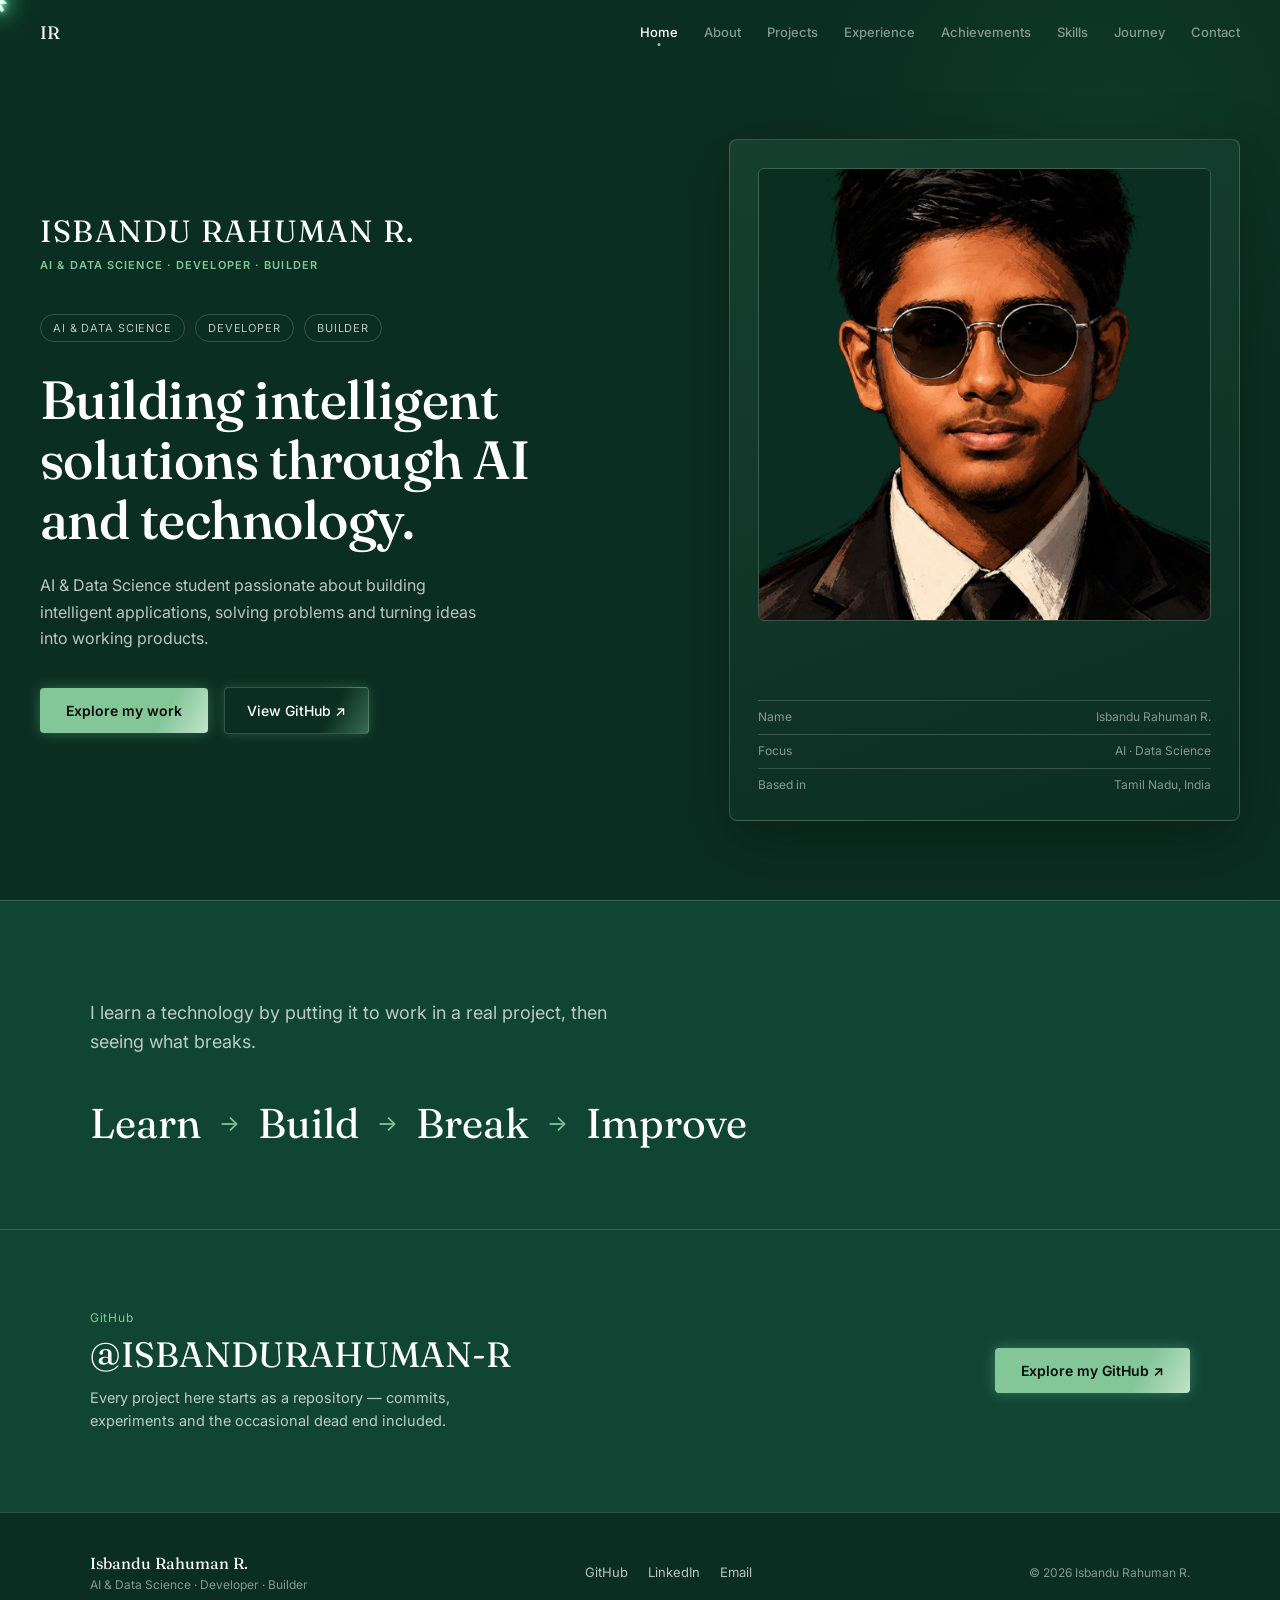
==== index.html @ b6160237 "Add files via upload" ====
<!doctype html>
<html lang="en">
<head>
<meta charset="UTF-8">
<meta name="viewport" content="width=device-width, initial-scale=1.0">
<title>Isbandu Rahuman R. | AI &amp; Data Science Developer</title>
<meta name="description" content="Portfolio of Isbandu Rahuman R., an AI &amp; Data Science student and developer building AI applications, software projects and interactive digital experiences.">
<link rel="stylesheet" href="style.css">
</head>
<body>

<div id="loading-screen">
  <div class="loading-content">
    <div class="loading-name">ISBANDU RAHUMAN R.</div>
    <div class="loading-bar-track"><div class="loading-bar-fill" id="loading-bar-fill"></div></div>
    <div class="loading-pct" id="loading-pct">00</div>
  </div>
</div>

<div id="custom-cursor" aria-hidden="true">
  <svg viewBox="0 0 24 32">
    <path d="M2 2L20.8 20.4L12.8 21.5L17.2 30L13.8 31.7L9.3 23L3 29Z"/>
  </svg>
</div>
<div id="cursor-glow" aria-hidden="true"></div>
<div id="cursor-sparkles" aria-hidden="true"></div>

<nav class="site-nav">
  <a href="index.html" class="nav-brand" aria-label="Isbandu Rahuman R. home">IR</a>
  <div class="nav-items">
    <a href="index.html" class="active">Home</a>
    <a href="about.html">About</a>
    <a href="projects.html">Projects</a>
    <a href="experience.html">Experience</a>
    <a href="achievements.html">Achievements</a>
    <a href="skills.html">Skills</a>
    <a href="journey.html">Journey</a>
    <a href="contact.html">Contact</a>
  </div>
  <button class="nav-menu-btn" id="nav-menu-btn" aria-label="Toggle menu">☰</button>
</nav>
<div id="mobile-menu">
  <a href="index.html">Home</a>
  <a href="about.html">About</a>
  <a href="projects.html">Projects</a>
  <a href="experience.html">Experience</a>
  <a href="achievements.html">Achievements</a>
  <a href="skills.html">Skills</a>
  <a href="journey.html">Journey</a>
  <a href="contact.html">Contact</a>
</div>

<main>
  <section id="home" class="hero">
    <div class="hero-glow"></div>
    <div class="hero-inner">
      <div class="hero-left">
        <div class="hero-identity">
          <div class="hero-identity-name">ISBANDU RAHUMAN R.</div>
          <div class="hero-identity-role">AI &amp; DATA SCIENCE · DEVELOPER · BUILDER</div>
        </div>
        <div class="hero-labels">
          <span class="hero-label-pill">AI &amp; DATA SCIENCE</span>
          <span class="hero-label-pill">DEVELOPER</span>
          <span class="hero-label-pill">BUILDER</span>
        </div>
        <h1 class="hero-headline">Building intelligent solutions through AI and technology.</h1>
        <p class="hero-sub">AI &amp; Data Science student passionate about building intelligent applications, solving problems and turning ideas into working products.</p>
        <div class="hero-ctas">
          <a href="projects.html" class="cta-primary" data-cursor="VIEW">Explore my work</a>
          <a href="https://github.com/ISBANDURAHUMAN-R" target="_blank" rel="noreferrer" class="cta-secondary" data-cursor="VIEW">View GitHub ↗</a>
        </div>
      </div>
      <div class="hero-portrait-wrap">
        <div class="hero-portrait-card">
          <img class="hero-portrait-image" src="profile.jpg" alt="Portrait of Isbandu Rahuman R.">
          <div class="hero-portrait-meta">
            <div class="hero-meta-row"><span>Name</span><span>Isbandu Rahuman R.</span></div>
            <div class="hero-meta-row"><span>Focus</span><span>AI · Data Science</span></div>
            <div class="hero-meta-row"><span>Based in</span><span>Tamil Nadu, India</span></div>
          </div>
        </div>
      </div>
    </div>
  </section>

  <section class="philosophy-section">
    <div class="section-inner">
      <p class="philosophy-intro reveal">I learn a technology by putting it to work in a real project, then seeing what breaks.</p>
      <div class="philosophy-row">
        <div class="philosophy-step reveal"><span class="philosophy-word">Learn</span><span class="philosophy-arrow">→</span></div>
        <div class="philosophy-step reveal"><span class="philosophy-word">Build</span><span class="philosophy-arrow">→</span></div>
        <div class="philosophy-step reveal"><span class="philosophy-word">Break</span><span class="philosophy-arrow">→</span></div>
        <div class="philosophy-step reveal"><span class="philosophy-word">Improve</span></div>
      </div>
    </div>
  </section>

  <section class="github-section">
    <div class="section-inner">
      <div class="github-card reveal">
        <div>
          <div class="github-eyebrow">GitHub</div>
          <div class="github-user">@ISBANDURAHUMAN-R</div>
          <p class="github-note">Every project here starts as a repository — commits, experiments and the occasional dead end included.</p>
        </div>
        <a href="https://github.com/ISBANDURAHUMAN-R" target="_blank" rel="noreferrer" class="cta-primary" data-cursor="VIEW">Explore my GitHub ↗</a>
      </div>
    </div>
  </section>

</main>

<footer class="site-footer">
  <div class="footer-inner">
    <div>
      <div class="footer-name">Isbandu Rahuman R.</div>
      <div class="footer-role">AI &amp; Data Science · Developer · Builder</div>
    </div>
    <div class="footer-links">
      <a class="footer-link" href="https://github.com/ISBANDURAHUMAN-R" target="_blank" rel="noreferrer">GitHub</a>
      <a class="footer-link" href="https://www.linkedin.com/in/isbandu-rahuman-r-4b855b396/" target="_blank" rel="noreferrer">LinkedIn</a>
      <a class="footer-link" href="mailto:r1rahuman@gmail.com">Email</a>
    </div>
    <div class="footer-copy">© 2026 Isbandu Rahuman R.</div>
  </div>
</footer>

<script src="script.js"></script>
</body>
</html>
---- style.css ----
@import url('https://fonts.googleapis.com/css2?family=Fraunces:opsz,wght@9..144,400;9..144,500;9..144,600&family=Inter:wght@400;500;600&display=swap');

:root{
  --bg: #0B2E22;
  --bg-alt: #104534;
  --panel: #163F30;
  --ink: #050D09;
  --line: rgba(255,255,255,0.18);
  --text: #FFFFFF;
  --text-dim: rgba(255,255,255,0.72);
  --text-faint: rgba(255,255,255,0.5);
  --tag-bg: rgba(5,13,9,0.28);
  --green: #83C697;
  --green-soft: rgba(131,198,151,0.16);
  --serif: 'Fraunces', Georgia, serif;
  --sans: 'Inter', -apple-system, BlinkMacSystemFont, sans-serif;
}

*{box-sizing:border-box;}
html{scroll-behavior:smooth;}
body{
  margin:0;
  background:var(--bg);
  color:var(--text);
  font-family:var(--sans);
  overflow-x:hidden;
}
a{text-decoration:none;color:inherit;}
button{font-family:inherit;cursor:pointer;background:none;border:none;color:inherit;}
ul{list-style:none;margin:0;padding:0;}
img{max-width:100%;display:block;}
::selection{background:var(--green);color:var(--ink);}

input:focus, textarea:focus, button:focus-visible, a:focus-visible{
  outline:2px solid var(--green);
  outline-offset:2px;
}

@media (prefers-reduced-motion: reduce){
  *{animation-duration:0.001ms !important; transition-duration:0.001ms !important;}
}

/* ---------- Loading screen ---------- */
#loading-screen{
  position:fixed; inset:0; background:var(--bg); z-index:200;
  display:flex; align-items:center; justify-content:center;
  transition:opacity .5s ease;
}
#loading-screen.hidden{ opacity:0; pointer-events:none; }
.loading-content{ position:relative; text-align:center; width:280px; }
.loading-name{ font-family:var(--serif); font-size:15px; letter-spacing:.18em; color:var(--text-dim); margin-bottom:24px; }
.loading-bar-track{ height:1px; background:var(--line); width:100%; }
.loading-bar-fill{ height:1px; background:var(--green); width:0%; }
.loading-pct{ margin-top:16px; font-size:13px; color:var(--text-faint); font-variant-numeric:tabular-nums; }

/* ---------- Custom cursor ---------- */
#custom-cursor{
  position:fixed; top:0; left:0; width:18px; height:24px;
  pointer-events:none; z-index:99999; transform:translate3d(-50%, -50%, 0);
  filter:drop-shadow(0 0 3px rgba(180,255,220,1)) drop-shadow(0 0 10px rgba(100,255,190,.8)) drop-shadow(0 0 20px rgba(80,255,180,.35));
  transition:transform .2s cubic-bezier(.2,.8,.2,1);
}
#custom-cursor svg{ width:100%; height:100%; overflow:visible; }
#custom-cursor path{ fill:#f5fff9; stroke:#8fffd0; stroke-width:1.2; stroke-linejoin:round; }
#cursor-glow{
  position:fixed; width:60px; height:60px; pointer-events:none; z-index:99990;
  border-radius:50%; background:radial-gradient(circle, rgba(120,255,195,.12) 0%, rgba(120,255,195,.05) 30%, transparent 70%);
  transform:translate(-50%, -50%); filter:blur(8px);
}
.cursor-spark{
  position:fixed; pointer-events:none; z-index:99995; width:3px; height:3px;
  border-radius:50%; background:#dffff0;
  box-shadow:0 0 4px #caffdf, 0 0 10px #8fffd0, 0 0 18px rgba(100,255,190,.8);
  animation:sparkle-fade .7s ease-out forwards;
}
.cursor-spark::before, .cursor-spark::after{
  content:""; position:absolute; left:50%; top:50%; background:rgba(190,255,225,.9);
  transform:translate(-50%, -50%);
}
.cursor-spark::before{ width:1px; height:10px; }
.cursor-spark::after{ width:10px; height:1px; }
@keyframes sparkle-fade{
  0%{ opacity:0; transform:translate(-50%, -50%) scale(.3); }
  20%{ opacity:1; transform:translate(-50%, -50%) scale(1); }
  100%{ opacity:0; transform:translate(calc(-50% + var(--x)), calc(-50% + var(--y))) scale(.1); }
}
#custom-cursor.cursor-hover{ transform:translate3d(-50%, -50%, 0) scale(1.18); }
@media (pointer:coarse){ #custom-cursor, #cursor-glow, #cursor-sparkles{ display:none; } }

/* ---------- Nav ---------- */
nav.site-nav{
  position:fixed; top:0; left:0; right:0; z-index:100;
  display:flex; align-items:center; justify-content:space-between;
  padding:20px 40px; border-bottom:1px solid transparent;
  transition:background .3s ease, backdrop-filter .3s ease, border-color .3s ease;
}
nav.site-nav.scrolled{
  background:rgba(11,46,34,0.9); backdrop-filter:blur(14px); border-bottom:1px solid var(--line);
}
.nav-brand{ font-family:var(--serif); font-size:18px; letter-spacing:.02em; color:var(--text); }
.nav-items{ display:flex; gap:26px; align-items:center; }
.nav-items a{
  position:relative; font-size:13px; font-weight:500; color:var(--text-faint);
  padding:4px 0; transition:color .2s ease;
}
.nav-items a.active, .nav-items a:hover{ color:var(--text); }
.nav-items a.active::after{
  content:''; position:absolute; bottom:-2px; left:50%; transform:translateX(-50%);
  width:3px; height:3px; border-radius:50%; background:var(--green);
}
.nav-menu-btn{ display:none; color:var(--text); }
#mobile-menu{
  position:fixed; top:64px; left:0; right:0; background:var(--bg-alt); z-index:99;
  display:none; flex-direction:column; padding:12px 40px 24px; border-bottom:1px solid var(--line);
}
#mobile-menu.open{ display:flex; }
#mobile-menu a{ padding:12px 0; font-size:15px; border-bottom:1px solid var(--line); }

@media (max-width:820px){
  .nav-items{ display:none; }
  .nav-menu-btn{ display:block; }
}

/* ---------- Buttons ---------- */
.cta-primary{
  background-color:var(--green); background-image:linear-gradient(120deg, transparent 35%, rgba(255,255,255,0.55) 50%, transparent 65%);
  background-size:220% 100%; color:var(--ink); padding:14px 26px; font-size:14px; font-weight:600;
  border-radius:4px; display:inline-flex; align-items:center; gap:8px;
  box-shadow:0 0 14px rgba(159,255,207,0.28); animation:greenGlitter 3.5s ease-in-out infinite;
  transition:filter .2s ease, transform .2s ease, box-shadow .2s ease;
}
.cta-primary:hover{ filter:brightness(1.1); transform:translateY(-1px); box-shadow:0 0 24px rgba(159,255,207,0.55); }
.cta-secondary{
  background-color:transparent; background-image:linear-gradient(120deg, transparent 35%, rgba(159,255,207,0.3) 50%, transparent 65%);
  background-size:220% 100%; color:var(--text); padding:14px 22px; font-size:14px; font-weight:500; border-radius:4px;
  border:1px solid var(--line); display:inline-flex; align-items:center; gap:8px;
  box-shadow:0 0 12px rgba(159,255,207,0.18); animation:greenGlitter 3.5s ease-in-out infinite;
  transition:border-color .2s ease, background-color .2s ease, transform .2s ease, box-shadow .2s ease;
}
.cta-secondary:hover{ border-color:var(--green); background-color:var(--green-soft); transform:translateY(-1px); box-shadow:0 0 22px rgba(159,255,207,0.45); }
@keyframes greenGlitter{
  0%, 60%, 100%{ background-position:200% 0; }
  80%{ background-position:-20% 0; }
}
@media (prefers-reduced-motion: reduce){
  .cta-primary, .cta-secondary{ animation:none; }
}

/* ---------- Layout helpers ---------- */
.section{ padding:100px 40px; border-top:1px solid var(--line); }
.section-inner{ max-width:1100px; margin:0 auto; }
.section-heading{
  font-family:var(--serif); font-size:clamp(1.8rem,3vw,2.4rem); font-weight:500;
  margin-bottom:40px; letter-spacing:-0.01em;
}
.reveal{
  opacity:0; transform:translateY(24px);
  transition:opacity .7s cubic-bezier(.16,1,.3,1), transform .7s cubic-bezier(.16,1,.3,1);
}
.reveal.in{ opacity:1; transform:translateY(0); }

/* ---------- Hero ---------- */
.hero{
  position:relative; min-height:100vh; display:flex; align-items:center;
  padding:120px 40px 60px; overflow:hidden;
}
.hero-glow{
  position:absolute; top:-20%; right:-10%; width:600px; height:600px; border-radius:50%;
  background:radial-gradient(circle, rgba(31,122,77,0.14) 0%, transparent 70%);
  animation:pulseGlow 8s ease-in-out infinite;
}
@keyframes pulseGlow{ 0%,100%{opacity:.5;} 50%{opacity:.9;} }
.hero-inner{
  position:relative; max-width:1200px; margin:0 auto; width:100%;
  display:grid; grid-template-columns:1.1fr .9fr; gap:64px; align-items:center;
}
.hero-left{ max-width:560px; }
.hero-identity{ position:relative; top:-14px; margin-bottom:28px; }
.hero-identity-name{ font-family:var(--serif); font-size:clamp(1.3rem,2.4vw,2rem); letter-spacing:.04em; margin-bottom:8px; }
.hero-identity-role{ color:var(--green); font-size:11px; letter-spacing:.1em; font-weight:600; }
.hero-labels{ display:flex; gap:10px; margin-bottom:28px; flex-wrap:wrap; }
.hero-label-pill{
  font-size:11px; letter-spacing:.08em; padding:6px 12px; border:1px solid var(--line);
  border-radius:999px; color:var(--text-dim);
}
.hero-headline{
  font-family:var(--serif); font-size:clamp(2.2rem,4.2vw,3.4rem); line-height:1.12;
  font-weight:500; margin:0 0 22px; letter-spacing:-0.01em;
}
.hero-sub{ font-size:16px; line-height:1.65; color:var(--text-dim); max-width:460px; margin-bottom:36px; }
.hero-ctas{ display:flex; gap:16px; align-items:center; flex-wrap:wrap; }

.hero-portrait-wrap{ perspective:800px; }
.hero-portrait-card{
  position:relative; aspect-ratio:3/4; border-radius:8px; border:1px solid var(--line);
  background:linear-gradient(160deg, var(--panel) 0%, var(--bg) 100%);
  display:flex; flex-direction:column; justify-content:space-between; padding:28px; overflow:hidden;
  transition:transform .15s ease-out; transform-style:preserve-3d;
  box-shadow:0 20px 60px rgba(5,13,9,0.35);
}
.hero-portrait-image{ width:100%; aspect-ratio:1/1; object-fit:cover; object-position:center; border-radius:6px; border:1px solid var(--line); }
.hero-portrait-meta{ display:flex; flex-direction:column; gap:10px; }
.hero-meta-row{ display:flex; justify-content:space-between; font-size:12px; color:var(--text-faint); border-top:1px solid var(--line); padding-top:8px; }

/* ---------- About ---------- */
.about-text{ font-size:17px; line-height:1.75; color:var(--text-dim); max-width:680px; margin-bottom:18px; }
.about-layout{ display:grid; grid-template-columns:minmax(0,1fr) 220px; gap:56px; align-items:start; }
.about-tags{ display:flex; flex-wrap:wrap; gap:10px; margin-top:28px; }
.about-tag{ font-size:12.5px; padding:7px 14px; border:1px solid var(--line); border-radius:999px; color:var(--text-dim); }
.resume-panel{ border-left:1px solid var(--line); padding-left:24px; margin-top:4px; display:flex; flex-direction:column; gap:12px; }
.resume-panel-label{ display:block; color:var(--green); font-size:11px; letter-spacing:.08em; text-transform:uppercase; margin-bottom:16px; }
.resume-download{ margin-top:0; width:100%; justify-content:center; box-sizing:border-box; }

/* ---------- Philosophy ---------- */
.philosophy-section{ padding:80px 40px; border-top:1px solid var(--line); background:var(--bg-alt); }
.philosophy-intro{ font-size:18px; color:var(--text-dim); max-width:560px; margin-bottom:40px; line-height:1.6; }
.philosophy-row{ display:flex; flex-wrap:wrap; align-items:center; gap:18px; }
.philosophy-step{ display:flex; align-items:center; gap:18px; }
.philosophy-word{ font-family:var(--serif); font-size:clamp(1.6rem,3.6vw,2.6rem); }
.philosophy-arrow{ color:var(--green); font-size:22px; }

/* ---------- Featured project ---------- */
.featured{
  border:1px solid var(--line); border-radius:8px; padding:40px 36px; margin-bottom:40px;
  cursor:pointer; transition:border-color .25s ease;
  background:linear-gradient(160deg, var(--green-soft), transparent 60%);
}
.featured:hover{ border-color:var(--green); }
.featured-eyebrow{ font-size:12px; color:var(--green); letter-spacing:.06em; }
.featured-title{ font-family:var(--serif); font-size:clamp(1.8rem,3.4vw,2.4rem); margin:10px 0 8px; }
.featured-sub{ color:var(--text-dim); font-size:15px; margin-bottom:28px; }
.featured-stages{ display:flex; flex-wrap:wrap; align-items:center; gap:10px; margin-bottom:28px; }
.stage-pill{ font-size:12.5px; padding:7px 13px; border:1px solid var(--line); border-radius:999px; color:var(--text-dim); background:var(--panel); }
.stage-arrow{ color:var(--text-faint); font-size:13px; }
.featured-links{ display:flex; gap:24px; flex-wrap:wrap; }
.featured-link{ display:inline-flex; align-items:center; gap:6px; font-size:14px; border-bottom:1px solid var(--line); padding-bottom:2px; }

/* ---------- Project grid + modal ---------- */
.project-grid{ display:grid; grid-template-columns:repeat(auto-fill, minmax(260px,1fr)); gap:18px; }
.project-card{
  border:1px solid var(--line); border-radius:8px; padding:24px; cursor:pointer;
  transition:transform .25s ease, border-color .25s ease, box-shadow .25s ease;
  display:flex; flex-direction:column; gap:12px; min-height:190px; background:var(--panel);
}
.project-card:hover{ transform:translateY(-6px); border-color:var(--green); box-shadow:0 16px 40px rgba(5,13,9,0.35); }
.project-card-top{ display:flex; justify-content:space-between; font-size:11.5px; color:var(--text-faint); letter-spacing:.04em; }
.project-tag{ color:var(--green); }
.project-name{ font-family:var(--serif); font-size:19px; margin:0; }
.project-desc{ font-size:13.5px; color:var(--text-dim); line-height:1.55; flex-grow:1; }
.project-tech-row{ display:flex; flex-wrap:wrap; gap:6px; }
.project-tech-tag{ font-size:10.5px; padding:4px 9px; background:var(--tag-bg); border-radius:4px; color:var(--text-dim); }
.project-github-link{
  color:var(--green); font-size:12px; border:1px solid var(--green); border-radius:4px;
  padding:7px 10px; align-self:flex-start; background-color:var(--tag-bg);
  background-image:linear-gradient(120deg, transparent 35%, rgba(159,255,207,0.28) 50%, transparent 65%);
  background-size:220% 100%; box-shadow:0 0 10px rgba(159,255,207,0.18);
  animation:greenGlitter 3.5s ease-in-out infinite;
  transition:background-color .2s ease, box-shadow .2s ease, transform .2s ease;
}
.project-github-link:hover{ background-color:var(--green-soft); box-shadow:0 0 20px rgba(159,255,207,0.45); transform:translateY(-1px); }
@media (prefers-reduced-motion: reduce){
  .project-github-link{ animation:none; }
}
.project-status{ font-size:11px; color:var(--text-faint); border-top:1px solid var(--line); padding-top:10px; }

.modal-overlay{
  position:fixed; inset:0; background:rgba(5,13,9,0.62); backdrop-filter:blur(6px); z-index:150;
  display:none; align-items:center; justify-content:center; padding:24px;
}
.modal-overlay.open{ display:flex; }
.modal-card{
  background:var(--panel); border:1px solid var(--line); border-radius:10px; padding:40px 36px;
  max-width:640px; width:100%; max-height:85vh; overflow-y:auto; position:relative;
  box-shadow:0 30px 80px rgba(5,13,9,0.5);
}
.modal-close{ position:absolute; top:20px; right:20px; color:var(--text-dim); }
.modal-title{ font-family:var(--serif); font-size:clamp(1.6rem,3vw,2.1rem); margin:10px 0 24px; }
.modal-block{ margin-bottom:20px; }
.modal-label{ font-size:11px; letter-spacing:.06em; color:var(--green); margin-bottom:8px; }
.modal-text{ font-size:14.5px; color:var(--text-dim); line-height:1.65; margin:0; }
.modal-links{ display:flex; gap:14px; margin-top:28px; flex-wrap:wrap; }
.coming-soon{ font-size:13.5px; color:var(--text-faint); font-style:italic; }

/* ---------- Timeline (experience) ---------- */
.timeline-row{ display:flex; gap:24px; padding-bottom:32px; }
.timeline-marker{ width:8px; height:8px; border-radius:50%; background:var(--green); margin-top:6px; flex-shrink:0; }
.timeline-content{ flex:1; border-bottom:1px solid var(--line); padding-bottom:32px; }
.timeline-top{ display:flex; justify-content:space-between; margin-bottom:4px; flex-wrap:wrap; gap:8px; }
.timeline-org{ font-family:var(--serif); font-size:19px; }
.timeline-period{ font-size:12.5px; color:var(--text-faint); }
.timeline-role{ font-size:13.5px; color:var(--green); margin-bottom:10px; }
.timeline-note{ font-size:14px; color:var(--text-dim); line-height:1.6; max-width:560px; }

/* ---------- Achievements ---------- */
.ach-row{ display:flex; gap:28px; padding:22px 0; border-bottom:1px solid var(--line); }
.ach-year{ font-family:var(--serif); font-size:15px; color:var(--text-faint); min-width:48px; }
.ach-top{ display:flex; justify-content:space-between; flex-wrap:wrap; gap:8px; margin-bottom:6px; }
.ach-event{ font-size:16px; font-weight:500; }
.ach-note{ font-size:14px; color:var(--green); line-height:1.55; max-width:560px; margin:0; text-shadow:0 0 10px var(--green); }
@media (max-width:600px){
  .ach-row{ gap:16px; }
  .ach-top{ align-items:flex-start; flex-direction:column; gap:4px; }
}

/* ---------- Skills ---------- */
.skill-groups{ display:grid; grid-template-columns:repeat(auto-fit, minmax(220px,1fr)); gap:32px; }
.skill-group-name{ font-size:12px; letter-spacing:.06em; color:var(--green); margin-bottom:16px; text-transform:uppercase; }
.skill-item{ display:flex; justify-content:space-between; font-size:14px; border-bottom:1px solid var(--line); padding-bottom:10px; margin-bottom:12px; }
.skill-level{ color:var(--text-faint); font-size:12px; }

/* ---------- Journey ---------- */
.journey-item{ display:flex; gap:20px; align-items:center; padding:16px 0; border-bottom:1px solid var(--line); font-size:16px; }
.journey-index{ font-family:var(--serif); color:var(--text-faint); font-size:14px; min-width:24px; }
.currently-learning{ margin-top:32px; padding:24px; border:1px solid var(--line); border-radius:8px; background:var(--bg-alt); }
.currently-label{ font-size:11px; letter-spacing:.06em; color:var(--green); display:block; margin-bottom:8px; }
.currently-text{ font-size:14.5px; color:var(--text-dim); margin:0; line-height:1.6; }

/* ---------- GitHub ---------- */
.github-section{ padding:80px 40px; border-top:1px solid var(--line); background:var(--bg-alt); }
.github-card{ display:flex; justify-content:space-between; align-items:center; flex-wrap:wrap; gap:24px; }
.github-eyebrow{ font-size:12px; color:var(--green); letter-spacing:.06em; margin-bottom:8px; }
.github-user{ font-family:var(--serif); font-size:clamp(1.6rem,3vw,2.2rem); margin-bottom:10px; }
.github-note{ color:var(--text-dim); font-size:14.5px; max-width:420px; line-height:1.6; margin:0; }

/* ---------- Contact ---------- */
.contact-grid{ display:grid; grid-template-columns:.8fr 1.2fr; gap:48px; margin-top:8px; }
.contact-info{ display:flex; flex-direction:column; gap:16px; }
.contact-row{ display:flex; align-items:center; gap:12px; font-size:14.5px; color:var(--text-dim); padding:10px 0; border-bottom:1px solid var(--line); }
.contact-location{ font-size:13px; color:var(--text-faint); margin-top:8px; }
.form{ display:flex; flex-direction:column; gap:14px; }
.form input, .form textarea{
  background:var(--panel); border:1px solid var(--line); border-radius:6px; padding:13px 16px;
  color:var(--text); font-size:14.5px; font-family:var(--sans); width:100%;
}
.form-sent-note{ font-size:14.5px; color:var(--text-dim); line-height:1.6; border:1px solid var(--line); border-radius:8px; padding:24px; display:none; }
.form-sent-note.show{ display:block; }
.form.hidden{ display:none; }
.inline-email-btn{ color:var(--green); text-decoration:underline; }

@media (max-width:820px){
  .hero-inner, .contact-grid{ grid-template-columns:1fr; }
  .hero-portrait-wrap{ order:-1; max-width:320px; margin:0 auto; }
  .about-layout{ grid-template-columns:1fr; gap:28px; }
  .resume-panel{ border-left:none; border-top:1px solid var(--line); padding:24px 0 0; margin-top:0; }
}

/* ---------- Footer ---------- */
footer.site-footer{ border-top:1px solid var(--line); padding:40px; }
.footer-inner{ max-width:1100px; margin:0 auto; display:flex; justify-content:space-between; align-items:center; flex-wrap:wrap; gap:16px; }
.footer-name{ font-family:var(--serif); font-size:16px; }
.footer-role{ font-size:12px; color:var(--text-faint); margin-top:4px; }
.footer-links{ display:flex; gap:20px; }
.footer-link{ font-size:13px; color:var(--text-dim); }
.footer-copy{ font-size:12px; color:var(--text-faint); }

/* ---------- Page header (sub-pages) ---------- */
.page-header{ padding:160px 40px 60px; border-top:none; }
.page-eyebrow{ font-size:12px; color:var(--green); letter-spacing:.08em; margin-bottom:14px; }
.page-title{ font-family:var(--serif); font-size:clamp(2rem,4vw,3rem); margin:0 0 16px; }
.page-sub{ font-size:16px; color:var(--text-dim); max-width:600px; line-height:1.6; }
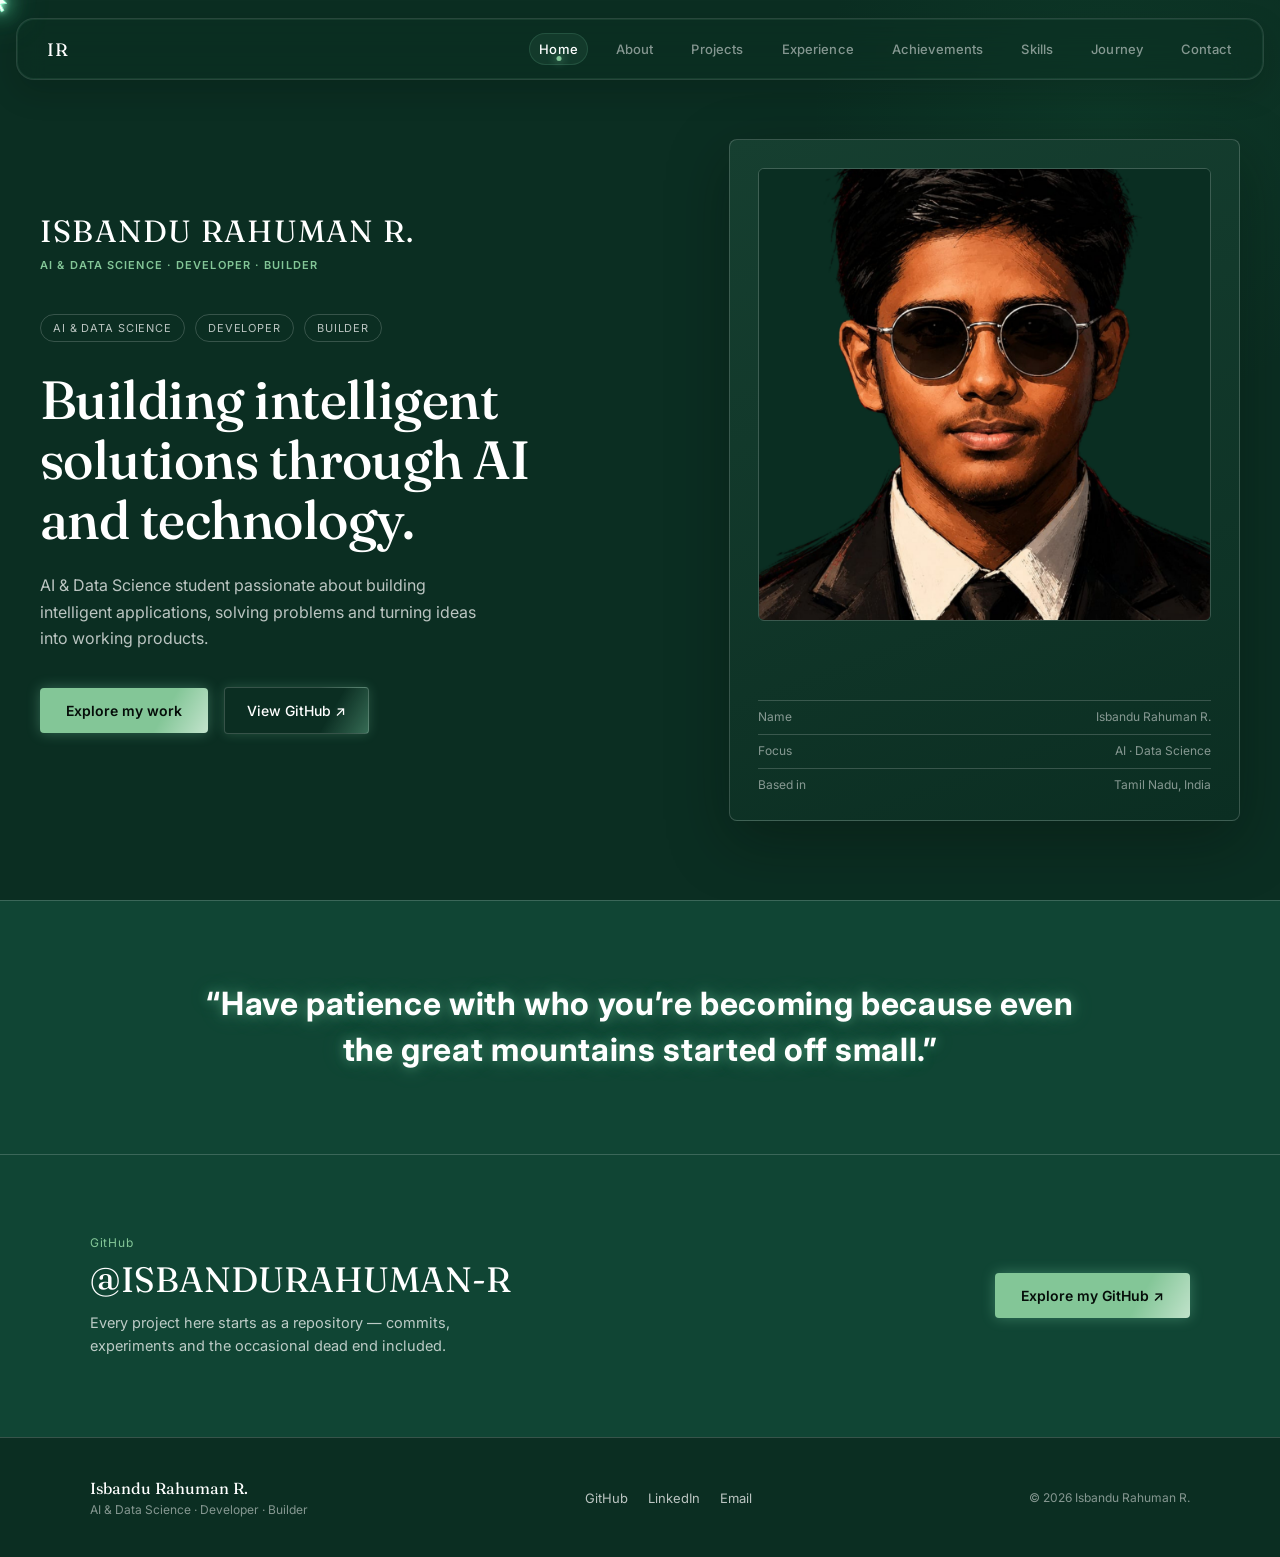
==== commit 46e5b635: "Add files via upload" ====
--- a/index.html
+++ b/index.html
@@ -86,13 +86,7 @@
 
   <section class="philosophy-section">
     <div class="section-inner">
-      <p class="philosophy-intro reveal">I learn a technology by putting it to work in a real project, then seeing what breaks.</p>
-      <div class="philosophy-row">
-        <div class="philosophy-step reveal"><span class="philosophy-word">Learn</span><span class="philosophy-arrow">→</span></div>
-        <div class="philosophy-step reveal"><span class="philosophy-word">Build</span><span class="philosophy-arrow">→</span></div>
-        <div class="philosophy-step reveal"><span class="philosophy-word">Break</span><span class="philosophy-arrow">→</span></div>
-        <div class="philosophy-step reveal"><span class="philosophy-word">Improve</span></div>
-      </div>
+      <p class="philosophy-intro reveal">“Have patience with who you’re becoming because even the great mountains started off small.”</p>
     </div>
   </section>
 
--- a/style.css
+++ b/style.css
@@ -17,7 +17,11 @@
 }
 
 *{box-sizing:border-box;}
-html{scroll-behavior:smooth;}
+html{
+  scroll-behavior:smooth;
+  scrollbar-width:thin;
+  scrollbar-color:rgba(159,255,207,0.9) rgba(11,46,34,0.8);
+}
 body{
   margin:0;
   background:var(--bg);
@@ -25,6 +29,27 @@
   font-family:var(--sans);
   overflow-x:hidden;
 }
+
+::-webkit-scrollbar{ width:12px; height:12px; }
+::-webkit-scrollbar-track{
+  background:linear-gradient(180deg, rgba(11,46,34,0.95), rgba(10,31,25,0.9));
+  border-radius:999px;
+}
+::-webkit-scrollbar-thumb{
+  background:linear-gradient(180deg, #d9ffe8 0%, #8ef0b6 30%, #5fd48c 55%, #2f7757 100%);
+  border-radius:999px;
+  border:2px solid rgba(11,46,34,0.9);
+  box-shadow:0 0 10px rgba(159,255,207,0.85), inset 0 0 8px rgba(255,255,255,0.4);
+  animation:scrollbarGlow 2.2s ease-in-out infinite alternate;
+}
+::-webkit-scrollbar-thumb:hover{
+  filter:brightness(1.12);
+  box-shadow:0 0 16px rgba(159,255,207,1), 0 0 28px rgba(159,255,207,0.5);
+}
+@keyframes scrollbarGlow{
+  0%{ box-shadow:0 0 8px rgba(159,255,207,0.6), inset 0 0 8px rgba(255,255,255,0.28); }
+  100%{ box-shadow:0 0 16px rgba(159,255,207,0.95), 0 0 24px rgba(159,255,207,0.45), inset 0 0 10px rgba(255,255,255,0.38); }
+}
 a{text-decoration:none;color:inherit;}
 button{font-family:inherit;cursor:pointer;background:none;border:none;color:inherit;}
 ul{list-style:none;margin:0;padding:0;}
@@ -89,36 +114,56 @@
 
 /* ---------- Nav ---------- */
 nav.site-nav{
-  position:fixed; top:0; left:0; right:0; z-index:100;
+  position:fixed; top:18px; left:50%; transform:translateX(-50%);
+  width:min(1280px, calc(100% - 32px)); z-index:100;
   display:flex; align-items:center; justify-content:space-between;
-  padding:20px 40px; border-bottom:1px solid transparent;
-  transition:background .3s ease, backdrop-filter .3s ease, border-color .3s ease;
+  padding:14px 22px; border:1px solid rgba(255,255,255,0.12);
+  border-radius:18px; background:rgba(11,46,34,0.48);
+  backdrop-filter:blur(14px); -webkit-backdrop-filter:blur(14px);
+  box-shadow:0 12px 30px rgba(5,13,9,0.2), inset 0 0 0 1px rgba(159,255,207,0.08);
+  transition:all .25s ease;
 }
 nav.site-nav.scrolled{
-  background:rgba(11,46,34,0.9); backdrop-filter:blur(14px); border-bottom:1px solid var(--line);
-}
-.nav-brand{ font-family:var(--serif); font-size:18px; letter-spacing:.02em; color:var(--text); }
-.nav-items{ display:flex; gap:26px; align-items:center; }
+  background:rgba(11,46,34,0.82); border-color:rgba(159,255,207,0.18);
+  box-shadow:0 16px 36px rgba(5,13,9,0.28), 0 0 18px rgba(159,255,207,0.12);
+}
+.nav-brand{
+  font-family:var(--serif); font-size:18px; letter-spacing:.04em; color:var(--text);
+  padding:4px 8px; border-radius:8px; transition:background .2s ease, color .2s ease;
+}
+.nav-brand:hover{ background:rgba(159,255,207,0.08); }
+.nav-items{ display:flex; gap:18px; align-items:center; }
 .nav-items a{
   position:relative; font-size:13px; font-weight:500; color:var(--text-faint);
-  padding:4px 0; transition:color .2s ease;
-}
-.nav-items a.active, .nav-items a:hover{ color:var(--text); }
+  padding:8px 10px; border-radius:999px; letter-spacing:0.01em;
+  transition:color .2s ease, background .2s ease, box-shadow .2s ease;
+}
+.nav-items a.active, .nav-items a:hover{
+  color:var(--text); background:rgba(159,255,207,0.06);
+  box-shadow:inset 0 0 0 1px rgba(159,255,207,0.12);
+}
 .nav-items a.active::after{
-  content:''; position:absolute; bottom:-2px; left:50%; transform:translateX(-50%);
-  width:3px; height:3px; border-radius:50%; background:var(--green);
-}
-.nav-menu-btn{ display:none; color:var(--text); }
+  content:''; position:absolute; left:50%; bottom:4px; transform:translateX(-50%);
+  width:5px; height:5px; border-radius:50%; background:var(--green);
+  box-shadow:0 0 10px rgba(159,255,207,0.8);
+}
+.nav-menu-btn{ display:none; color:var(--text); padding:8px 10px; border-radius:10px; }
 #mobile-menu{
-  position:fixed; top:64px; left:0; right:0; background:var(--bg-alt); z-index:99;
-  display:none; flex-direction:column; padding:12px 40px 24px; border-bottom:1px solid var(--line);
+  position:fixed; top:82px; left:50%; transform:translateX(-50%);
+  width:min(1280px, calc(100% - 32px)); background:rgba(16,69,52,0.96);
+  z-index:99; display:none; flex-direction:column; padding:12px 18px 18px;
+  border:1px solid rgba(255,255,255,0.12); border-radius:18px;
+  box-shadow:0 16px 36px rgba(5,13,9,0.3);
 }
 #mobile-menu.open{ display:flex; }
-#mobile-menu a{ padding:12px 0; font-size:15px; border-bottom:1px solid var(--line); }
+#mobile-menu a{ padding:12px 10px; font-size:15px; border-bottom:1px solid rgba(255,255,255,0.08); }
+#mobile-menu a:last-child{ border-bottom:none; }
 
 @media (max-width:820px){
+  nav.site-nav{ top:12px; width:calc(100% - 20px); padding:12px 14px; }
   .nav-items{ display:none; }
   .nav-menu-btn{ display:block; }
+  #mobile-menu{ top:72px; width:calc(100% - 20px); }
 }
 
 /* ---------- Buttons ---------- */
@@ -213,7 +258,17 @@
 
 /* ---------- Philosophy ---------- */
 .philosophy-section{ padding:80px 40px; border-top:1px solid var(--line); background:var(--bg-alt); }
-.philosophy-intro{ font-size:18px; color:var(--text-dim); max-width:560px; margin-bottom:40px; line-height:1.6; }
+.philosophy-intro{
+  font-size:clamp(1.5rem, 2.5vw, 2.6rem);
+  color:var(--text);
+  max-width:900px;
+  margin:0 auto 0;
+  line-height:1.45;
+  letter-spacing:0.02em;
+  font-weight:700;
+  text-align:center;
+  text-shadow:0 0 12px rgba(159,255,207,0.35), 0 0 26px rgba(159,255,207,0.22);
+}
 .philosophy-row{ display:flex; flex-wrap:wrap; align-items:center; gap:18px; }
 .philosophy-step{ display:flex; align-items:center; gap:18px; }
 .philosophy-word{ font-family:var(--serif); font-size:clamp(1.6rem,3.6vw,2.6rem); }
@@ -243,21 +298,34 @@
   display:flex; flex-direction:column; gap:12px; min-height:190px; background:var(--panel);
 }
 .project-card:hover{ transform:translateY(-6px); border-color:var(--green); box-shadow:0 16px 40px rgba(5,13,9,0.35); }
+.mini-projects-section{ padding-top:0; }
+.mini-projects-heading{ margin-bottom:24px; }
+.mini-project-grid{ display:grid; grid-template-columns:repeat(3, minmax(220px, 1fr)); gap:18px; }
+.mini-project-card{
+  border:1px solid var(--line); border-radius:8px; padding:24px; max-width:none;
+  background:var(--panel); display:flex; flex-direction:column; gap:16px;
+}
 .project-card-top{ display:flex; justify-content:space-between; font-size:11.5px; color:var(--text-faint); letter-spacing:.04em; }
 .project-tag{ color:var(--green); }
 .project-name{ font-family:var(--serif); font-size:19px; margin:0; }
 .project-desc{ font-size:13.5px; color:var(--text-dim); line-height:1.55; flex-grow:1; }
 .project-tech-row{ display:flex; flex-wrap:wrap; gap:6px; }
 .project-tech-tag{ font-size:10.5px; padding:4px 9px; background:var(--tag-bg); border-radius:4px; color:var(--text-dim); }
+.project-links{ display:flex; flex-wrap:nowrap; gap:8px; width:100%; }
 .project-github-link{
-  color:var(--green); font-size:12px; border:1px solid var(--green); border-radius:4px;
-  padding:7px 10px; align-self:flex-start; background-color:var(--tag-bg);
+  color:var(--green); font-size:11px; border:1px solid var(--green); border-radius:4px;
+  padding:6px 8px; align-self:flex-start; flex:1 1 auto; min-width:0; text-align:center;
+  background-color:var(--tag-bg);
   background-image:linear-gradient(120deg, transparent 35%, rgba(159,255,207,0.28) 50%, transparent 65%);
   background-size:220% 100%; box-shadow:0 0 10px rgba(159,255,207,0.18);
   animation:greenGlitter 3.5s ease-in-out infinite;
   transition:background-color .2s ease, box-shadow .2s ease, transform .2s ease;
 }
 .project-github-link:hover{ background-color:var(--green-soft); box-shadow:0 0 20px rgba(159,255,207,0.45); transform:translateY(-1px); }
+@media (max-width:820px){
+  .project-links{ gap:6px; }
+  .project-github-link{ font-size:10px; padding:6px; white-space:nowrap; }
+}
 @media (prefers-reduced-motion: reduce){
   .project-github-link{ animation:none; }
 }
@@ -342,6 +410,13 @@
   .hero-portrait-wrap{ order:-1; max-width:320px; margin:0 auto; }
   .about-layout{ grid-template-columns:1fr; gap:28px; }
   .resume-panel{ border-left:none; border-top:1px solid var(--line); padding:24px 0 0; margin-top:0; }
+  .project-grid{ grid-template-columns:1fr; }
+  .mini-project-grid{ grid-template-columns:1fr; }
+  .section{ padding:80px 24px; }
+  .page-header{ padding:140px 24px 40px; }
+  .philosophy-section{ padding:60px 24px; }
+  .github-section{ padding:60px 24px; }
+  .footer-inner{ flex-direction:column; align-items:flex-start; }
 }
 
 /* ---------- Footer ---------- */
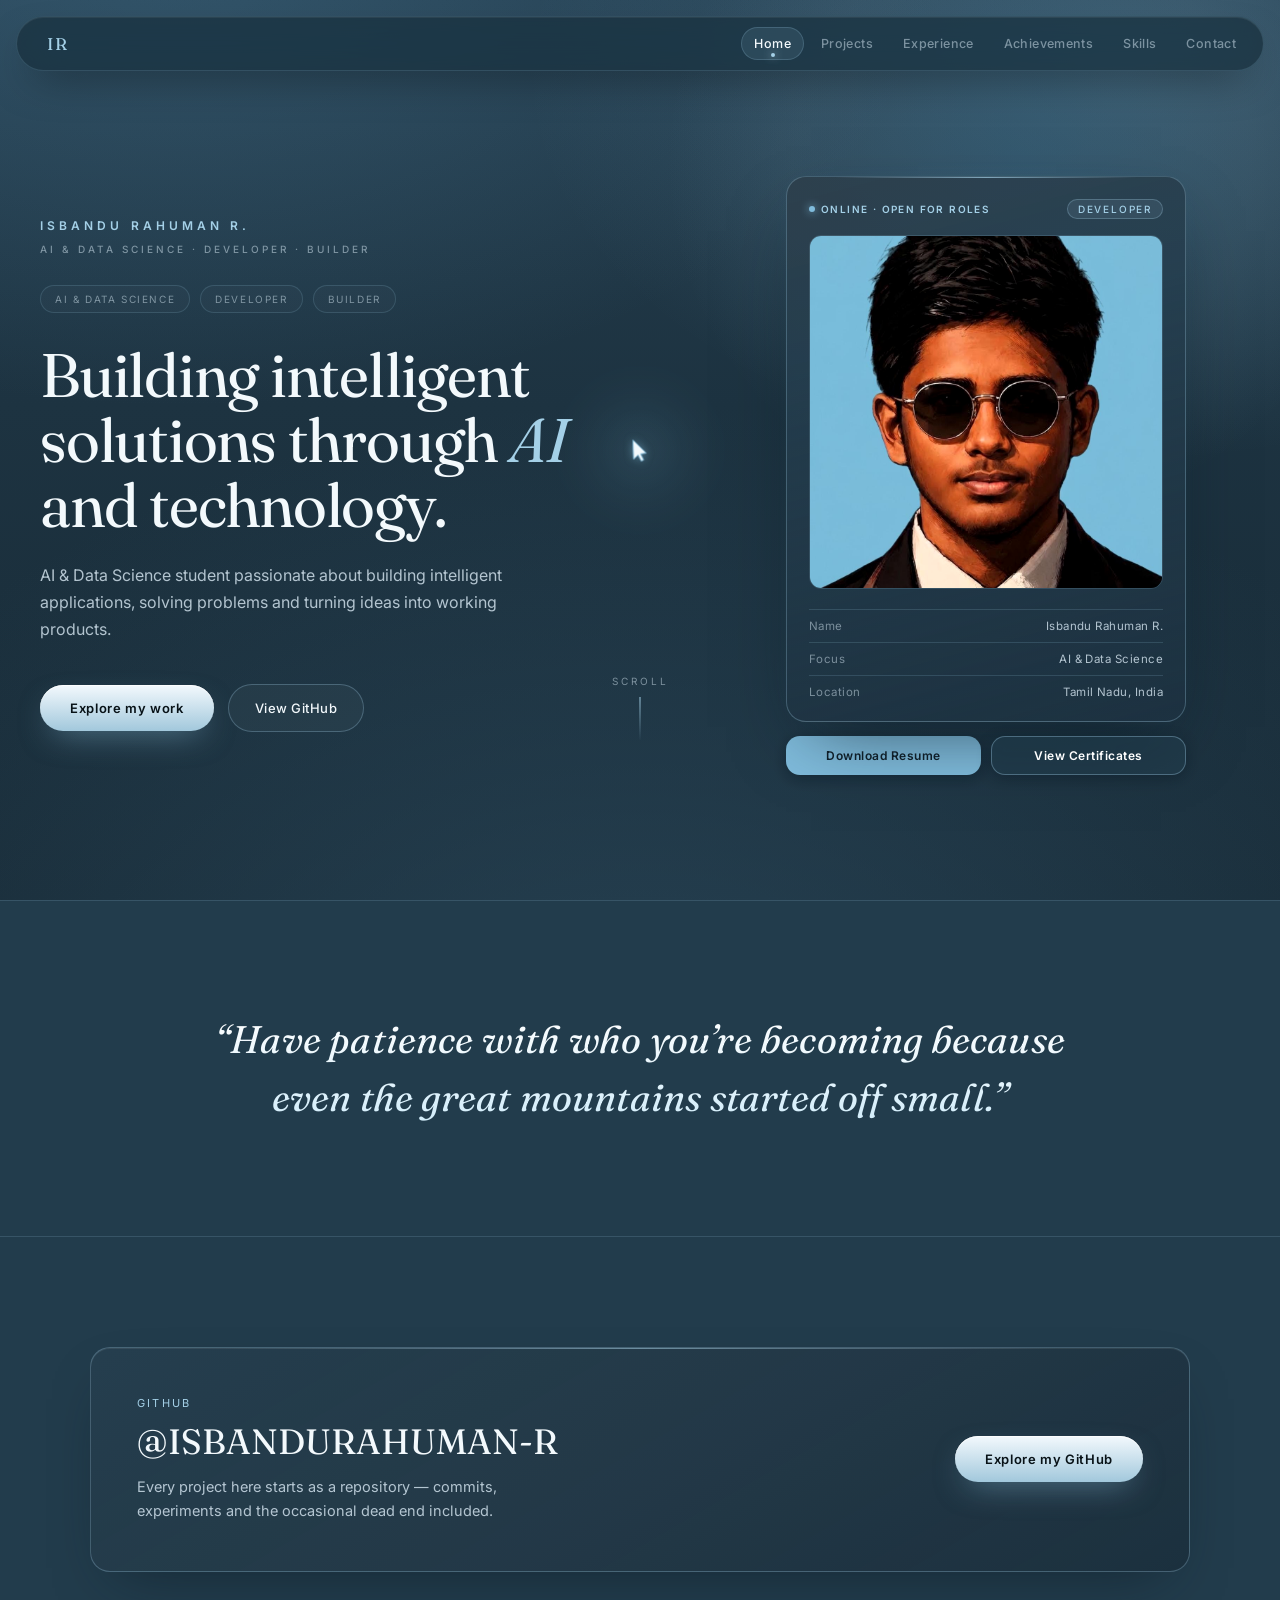
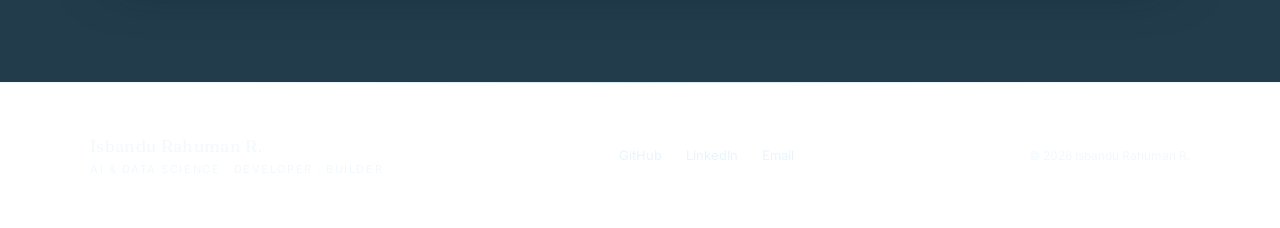
==== commit ca077bb5: "Add files via upload" ====
--- a/index.html
+++ b/index.html
@@ -2,12 +2,25 @@
 <html lang="en">
 <head>
 <meta charset="UTF-8">
-<meta name="viewport" content="width=device-width, initial-scale=1.0">
+<meta name="viewport" content="width=device-width, initial-scale=1.0, viewport-fit=cover">
 <title>Isbandu Rahuman R. | AI &amp; Data Science Developer</title>
 <meta name="description" content="Portfolio of Isbandu Rahuman R., an AI &amp; Data Science student and developer building AI applications, software projects and interactive digital experiences.">
+<link rel="icon" href="icon.svg" type="image/svg+xml">
+<link rel="apple-touch-icon" href="icon-192.png">
+<meta name="theme-color" content="#1B303D" media="(prefers-color-scheme: dark)">
+<meta name="theme-color" content="#1B303D">
+<meta name="mobile-web-app-capable" content="yes">
+<meta name="apple-mobile-web-app-capable" content="yes">
+<meta name="apple-mobile-web-app-status-bar-style" content="black-translucent">
+<meta name="apple-mobile-web-app-title" content="Isbandu Portfolio">
+<meta name="application-name" content="Isbandu Portfolio">
+<meta name="msapplication-TileColor" content="#1B303D">
 <link rel="stylesheet" href="style.css">
 </head>
 <body>
+
+<div id="page-transition-bar" aria-hidden="true"></div>
+<div id="page-transition-curtain" aria-hidden="true"></div>
 
 <div id="loading-screen">
   <div class="loading-content">
@@ -16,6 +29,7 @@
     <div class="loading-pct" id="loading-pct">00</div>
   </div>
 </div>
+
 
 <div id="custom-cursor" aria-hidden="true">
   <svg viewBox="0 0 24 32">
@@ -29,24 +43,20 @@
   <a href="index.html" class="nav-brand" aria-label="Isbandu Rahuman R. home">IR</a>
   <div class="nav-items">
     <a href="index.html" class="active">Home</a>
-    <a href="about.html">About</a>
     <a href="projects.html">Projects</a>
     <a href="experience.html">Experience</a>
     <a href="achievements.html">Achievements</a>
     <a href="skills.html">Skills</a>
-    <a href="journey.html">Journey</a>
     <a href="contact.html">Contact</a>
   </div>
   <button class="nav-menu-btn" id="nav-menu-btn" aria-label="Toggle menu">☰</button>
 </nav>
 <div id="mobile-menu">
-  <a href="index.html">Home</a>
-  <a href="about.html">About</a>
+  <a href="index.html" class="active">Home</a>
   <a href="projects.html">Projects</a>
   <a href="experience.html">Experience</a>
   <a href="achievements.html">Achievements</a>
   <a href="skills.html">Skills</a>
-  <a href="journey.html">Journey</a>
   <a href="contact.html">Contact</a>
 </div>
 
@@ -55,30 +65,43 @@
     <div class="hero-glow"></div>
     <div class="hero-inner">
       <div class="hero-left">
-        <div class="hero-identity">
+        <div class="hero-identity reveal">
           <div class="hero-identity-name">ISBANDU RAHUMAN R.</div>
           <div class="hero-identity-role">AI &amp; DATA SCIENCE · DEVELOPER · BUILDER</div>
         </div>
-        <div class="hero-labels">
+        <div class="hero-labels reveal">
           <span class="hero-label-pill">AI &amp; DATA SCIENCE</span>
           <span class="hero-label-pill">DEVELOPER</span>
           <span class="hero-label-pill">BUILDER</span>
         </div>
-        <h1 class="hero-headline">Building intelligent solutions through AI and technology.</h1>
-        <p class="hero-sub">AI &amp; Data Science student passionate about building intelligent applications, solving problems and turning ideas into working products.</p>
-        <div class="hero-ctas">
+        <h1 class="hero-headline reveal">Building intelligent solutions through <em>AI</em> and technology.</h1>
+        <p class="hero-sub reveal">AI &amp; Data Science student passionate about building intelligent applications, solving problems and turning ideas into working products.</p>
+        <div class="hero-ctas reveal">
           <a href="projects.html" class="cta-primary" data-cursor="VIEW">Explore my work</a>
-          <a href="https://github.com/ISBANDURAHUMAN-R" target="_blank" rel="noreferrer" class="cta-secondary" data-cursor="VIEW">View GitHub ↗</a>
+          <a href="https://github.com/ISBANDURAHUMAN-R" target="_blank" rel="noreferrer" class="cta-secondary" data-cursor="VIEW">View GitHub</a>
         </div>
+        <div class="hero-scroll" aria-hidden="true">Scroll</div>
       </div>
-      <div class="hero-portrait-wrap">
-        <div class="hero-portrait-card">
-          <img class="hero-portrait-image" src="profile.jpg" alt="Portrait of Isbandu Rahuman R.">
+      <div class="hero-portrait-wrap reveal reveal-scale">
+        <!-- DEVELOPER PROFILE CARD ALONE -->
+        <div class="hero-portrait-card tilt-card" id="hero-profile-card">
+          <div class="hero-portrait-top">
+            <span class="hero-portrait-status"><span class="status-pulse"></span> ONLINE · OPEN FOR ROLES</span>
+            <span class="hero-portrait-badge">DEVELOPER</span>
+          </div>
+          <div class="hero-portrait-img-box">
+            <img class="hero-portrait-image" src="profile.jpg" alt="Portrait of Isbandu Rahuman R.">
+          </div>
           <div class="hero-portrait-meta">
             <div class="hero-meta-row"><span>Name</span><span>Isbandu Rahuman R.</span></div>
-            <div class="hero-meta-row"><span>Focus</span><span>AI · Data Science</span></div>
-            <div class="hero-meta-row"><span>Based in</span><span>Tamil Nadu, India</span></div>
+            <div class="hero-meta-row"><span>Focus</span><span>AI &amp; Data Science</span></div>
+            <div class="hero-meta-row"><span>Location</span><span>Tamil Nadu, India</span></div>
           </div>
+        </div>
+        <!-- RESUME & CERTIFICATE ACTIONS BELOW PHOTO -->
+        <div class="hero-profile-actions">
+          <a class="hero-action-btn primary" href="resume.pdf" download>Download Resume</a>
+          <button class="hero-action-btn secondary" data-cert-view="true" data-cert-title="Certifications &amp; Credentials">View Certificates</button>
         </div>
       </div>
     </div>
@@ -98,7 +121,7 @@
           <div class="github-user">@ISBANDURAHUMAN-R</div>
           <p class="github-note">Every project here starts as a repository — commits, experiments and the occasional dead end included.</p>
         </div>
-        <a href="https://github.com/ISBANDURAHUMAN-R" target="_blank" rel="noreferrer" class="cta-primary" data-cursor="VIEW">Explore my GitHub ↗</a>
+        <a href="https://github.com/ISBANDURAHUMAN-R" target="_blank" rel="noreferrer" class="cta-primary" data-cursor="VIEW">Explore my GitHub</a>
       </div>
     </div>
   </section>
@@ -107,19 +130,51 @@
 
 <footer class="site-footer">
   <div class="footer-inner">
+
     <div>
       <div class="footer-name">Isbandu Rahuman R.</div>
       <div class="footer-role">AI &amp; Data Science · Developer · Builder</div>
     </div>
     <div class="footer-links">
-      <a class="footer-link" href="https://github.com/ISBANDURAHUMAN-R" target="_blank" rel="noreferrer">GitHub</a>
-      <a class="footer-link" href="https://www.linkedin.com/in/isbandu-rahuman-r-4b855b396/" target="_blank" rel="noreferrer">LinkedIn</a>
-      <a class="footer-link" href="mailto:r1rahuman@gmail.com">Email</a>
+      <a class="footer-link" href="https://github.com/ISBANDURAHUMAN-R" target="_blank" rel="noreferrer" data-cursor="OPEN">GitHub</a>
+      <a class="footer-link" href="https://www.linkedin.com/in/isbandu-rahuman-r-4b855b396/" target="_blank" rel="noreferrer" data-cursor="OPEN">LinkedIn</a>
+      <a class="footer-link" href="mailto:r1rahuman@gmail.com" data-cursor="OPEN">Email</a>
     </div>
     <div class="footer-copy">© 2026 Isbandu Rahuman R.</div>
   </div>
 </footer>
 
+<button id="scroll-to-top" class="scroll-to-top-btn" aria-label="Scroll to top" title="Scroll to top">
+  <svg width="20" height="20" viewBox="0 0 24 24" fill="none" stroke="currentColor" stroke-width="2.5" stroke-linecap="round" stroke-linejoin="round">
+    <polyline points="18 15 12 9 6 15"></polyline>
+  </svg>
+</button>
+
+<nav class="mobile-bottom-dock" aria-label="Mobile Navigation">
+  <a href="index.html" class="dock-item active" data-page="home">
+    <svg width="18" height="18" viewBox="0 0 24 24" fill="none" stroke="currentColor" stroke-width="2" stroke-linecap="round" stroke-linejoin="round"><path d="M3 9l9-7 9 7v11a2 2 0 0 1-2 2H5a2 2 0 0 1-2-2z"/><polyline points="9 22 9 12 15 12 15 22"/></svg>
+    <span>Home</span>
+  </a>
+  <a href="projects.html" class="dock-item" data-page="projects">
+    <svg width="18" height="18" viewBox="0 0 24 24" fill="none" stroke="currentColor" stroke-width="2" stroke-linecap="round" stroke-linejoin="round"><rect x="2" y="3" width="20" height="14" rx="2" ry="2"/><line x1="8" y1="21" x2="16" y2="21"/><line x1="12" y1="17" x2="12" y2="21"/></svg>
+    <span>Projects</span>
+  </a>
+  <a href="experience.html" class="dock-item" data-page="experience">
+    <svg width="18" height="18" viewBox="0 0 24 24" fill="none" stroke="currentColor" stroke-width="2" stroke-linecap="round" stroke-linejoin="round"><rect x="2" y="7" width="20" height="14" rx="2" ry="2"/><path d="M16 21V5a2 2 0 0 0-2-2h-4a2 2 0 0 0-2 2v16"/></svg>
+    <span>Exp</span>
+  </a>
+  <a href="skills.html" class="dock-item" data-page="skills">
+    <svg width="18" height="18" viewBox="0 0 24 24" fill="none" stroke="currentColor" stroke-width="2" stroke-linecap="round" stroke-linejoin="round"><polygon points="13 2 3 14 12 14 11 22 21 10 12 10 13 2"/></svg>
+    <span>Skills</span>
+  </a>
+  <a href="contact.html" class="dock-item" data-page="contact">
+    <svg width="18" height="18" viewBox="0 0 24 24" fill="none" stroke="currentColor" stroke-width="2" stroke-linecap="round" stroke-linejoin="round"><path d="M4 4h16c1.1 0 2 .9 2 2v12c0 1.1-.9 2-2 2H4c-1.1 0-2-.9-2-2V6c0-1.1.9-2 2-2z"/><polyline points="22,6 12,13 2,6"/></svg>
+    <span>Contact</span>
+  </a>
+</nav>
+
+
+
 <script src="script.js"></script>
 </body>
 </html>
--- a/style.css
+++ b/style.css
@@ -1,55 +1,88 @@
-@import url('https://fonts.googleapis.com/css2?family=Fraunces:opsz,wght@9..144,400;9..144,500;9..144,600&family=Inter:wght@400;500;600&display=swap');
+@import url('https://fonts.googleapis.com/css2?family=Fraunces:ital,opsz,wght@0,9..144,300;0,9..144,400;0,9..144,500;0,9..144,600;1,9..144,300;1,9..144,400;1,9..144,500&family=Inter:wght@400;500;600&display=swap');
 
 :root{
-  --bg: #0B2E22;
-  --bg-alt: #104534;
-  --panel: #163F30;
-  --ink: #050D09;
-  --line: rgba(255,255,255,0.18);
-  --text: #FFFFFF;
-  --text-dim: rgba(255,255,255,0.72);
-  --text-faint: rgba(255,255,255,0.5);
-  --tag-bg: rgba(5,13,9,0.28);
-  --green: #83C697;
-  --green-soft: rgba(131,198,151,0.16);
+  --bg: #1B303D;
+  --bg-alt: #223C4C;
+  --panel: #2B495C;
+  --ink: #11202A;
+  --line: rgba(164, 210, 235, 0.16);
+  --line-strong: rgba(164, 210, 235, 0.28);
+  --text: #F3F9FC;
+  --text-dim: rgba(226, 242, 252, 0.76);
+  --text-faint: rgba(226, 242, 252, 0.48);
+  --tag-bg: rgba(36, 63, 80, 0.65);
+  --green: #80BCDC;
+  --green-bright: #D4EEFC;
+  --green-soft: rgba(128, 188, 220, 0.16);
+  --gold: #A4D0E7;
+  --gold-soft: rgba(164, 208, 231, 0.16);
   --serif: 'Fraunces', Georgia, serif;
-  --sans: 'Inter', -apple-system, BlinkMacSystemFont, sans-serif;
+  --sans: 'Inter', -apple-system, BlinkMacSystemFont, "Segoe UI", Roboto, "Helvetica Neue", Arial, sans-serif;
+  --radius-lg: 20px;
+  --radius-md: 14px;
+  --ease-out: cubic-bezier(.16,1,.3,1);
+  --shadow-card: 0 24px 60px -28px rgba(10, 24, 34, 0.65), inset 0 1px 0 rgba(255,255,255,0.08);
+
+  /* Cross-Platform OS Safe Area Insets (iOS, Android gesture bar, Windows PWA) */
+  --sat: env(safe-area-inset-top, 0px);
+  --sab: env(safe-area-inset-bottom, 0px);
+  --sal: env(safe-area-inset-left, 0px);
+  --sar: env(safe-area-inset-right, 0px);
+  --titlebar-h: env(titlebar-area-height, 0px);
 }
 
 *{box-sizing:border-box;}
 html{
   scroll-behavior:smooth;
   scrollbar-width:thin;
-  scrollbar-color:rgba(159,255,207,0.9) rgba(11,46,34,0.8);
+  scrollbar-color:rgba(128, 188, 220, 0.35) rgba(27, 48, 61, 0.95);
+  -webkit-text-size-adjust:100%;
+  text-size-adjust:100%;
 }
 body{
   margin:0;
-  background:var(--bg);
+  min-height:100vh;
+  min-height:100dvh;
+  background:
+    radial-gradient(1200px 750px at 14% -8%, rgba(88, 145, 178, 0.30), transparent 64%),
+    radial-gradient(1000px 650px at 88% 8%, rgba(134, 191, 222, 0.22), transparent 60%),
+    radial-gradient(1300px 900px at 50% 115%, rgba(45, 76, 96, 0.65), transparent 70%),
+    linear-gradient(180deg, #243D4E 0%, #1D3341 45%, #182B37 100%);
+  background-attachment:fixed;
   color:var(--text);
   font-family:var(--sans);
   overflow-x:hidden;
-}
-
-::-webkit-scrollbar{ width:12px; height:12px; }
-::-webkit-scrollbar-track{
-  background:linear-gradient(180deg, rgba(11,46,34,0.95), rgba(10,31,25,0.9));
+  -webkit-font-smoothing:antialiased;
+  -moz-osx-font-smoothing:grayscale;
+  text-rendering:optimizeLegibility;
+  padding-left:var(--sal);
+  padding-right:var(--sar);
+  -webkit-tap-highlight-color:transparent;
+  touch-action:manipulation;
+}
+/* iOS Safari background-attachment fix */
+@supports (-webkit-touch-callout: none) {
+  body {
+    background-attachment: scroll;
+  }
+}
+/* fine film grain over everything (under nav/modal/cursor) */
+body::after{
+  content:'';
+  position:fixed; inset:0; z-index:2; pointer-events:none;
+  opacity:0.035;
+  background-image:url("data:image/svg+xml,%3Csvg xmlns='http://www.w3.org/2000/svg' width='140' height='140' viewBox='0 0 140 140'%3E%3Cfilter id='n'%3E%3CfeTurbulence type='fractalNoise' baseFrequency='0.85' numOctaves='2' stitchTiles='stitch'/%3E%3C/filter%3E%3Crect width='140' height='140' filter='url(%23n)'/%3E%3C/svg%3E");
+}
+
+::-webkit-scrollbar{ width:10px; height:10px; }
+::-webkit-scrollbar-track{ background:rgba(27, 48, 61, 0.9); }
+::-webkit-scrollbar-thumb{
+  background:rgba(128, 188, 220, 0.28);
   border-radius:999px;
-}
-::-webkit-scrollbar-thumb{
-  background:linear-gradient(180deg, #d9ffe8 0%, #8ef0b6 30%, #5fd48c 55%, #2f7757 100%);
-  border-radius:999px;
-  border:2px solid rgba(11,46,34,0.9);
-  box-shadow:0 0 10px rgba(159,255,207,0.85), inset 0 0 8px rgba(255,255,255,0.4);
-  animation:scrollbarGlow 2.2s ease-in-out infinite alternate;
-}
-::-webkit-scrollbar-thumb:hover{
-  filter:brightness(1.12);
-  box-shadow:0 0 16px rgba(159,255,207,1), 0 0 28px rgba(159,255,207,0.5);
-}
-@keyframes scrollbarGlow{
-  0%{ box-shadow:0 0 8px rgba(159,255,207,0.6), inset 0 0 8px rgba(255,255,255,0.28); }
-  100%{ box-shadow:0 0 16px rgba(159,255,207,0.95), 0 0 24px rgba(159,255,207,0.45), inset 0 0 10px rgba(255,255,255,0.38); }
-}
+  border:2px solid rgba(27, 48, 61, 0.95);
+}
+::-webkit-scrollbar-thumb:hover{ background:rgba(128, 188, 220, 0.48); }
+
 a{text-decoration:none;color:inherit;}
 button{font-family:inherit;cursor:pointer;background:none;border:none;color:inherit;}
 ul{list-style:none;margin:0;padding:0;}
@@ -57,8 +90,9 @@
 ::selection{background:var(--green);color:var(--ink);}
 
 input:focus, textarea:focus, button:focus-visible, a:focus-visible{
-  outline:2px solid var(--green);
-  outline-offset:2px;
+  outline:2px solid var(--gold);
+  outline-offset:3px;
+  border-radius:4px;
 }
 
 @media (prefers-reduced-motion: reduce){
@@ -67,369 +101,2315 @@
 
 /* ---------- Loading screen ---------- */
 #loading-screen{
-  position:fixed; inset:0; background:var(--bg); z-index:200;
+  position:fixed; inset:0; background:var(--bg); z-index:999999;
   display:flex; align-items:center; justify-content:center;
-  transition:opacity .5s ease;
+  transition:opacity .6s ease;
 }
 #loading-screen.hidden{ opacity:0; pointer-events:none; }
-.loading-content{ position:relative; text-align:center; width:280px; }
-.loading-name{ font-family:var(--serif); font-size:15px; letter-spacing:.18em; color:var(--text-dim); margin-bottom:24px; }
+.loading-content{ position:relative; text-align:center; width:300px; }
+.loading-name{
+  font-family:var(--serif); font-size:14px; letter-spacing:.34em;
+  color:var(--gold); margin-bottom:26px;
+}
 .loading-bar-track{ height:1px; background:var(--line); width:100%; }
-.loading-bar-fill{ height:1px; background:var(--green); width:0%; }
-.loading-pct{ margin-top:16px; font-size:13px; color:var(--text-faint); font-variant-numeric:tabular-nums; }
-
-/* ---------- Custom cursor ---------- */
+.loading-bar-fill{
+  height:1px; width:0%;
+  background:linear-gradient(90deg, var(--green), #D4EEFC);
+  box-shadow:0 0 10px rgba(128, 188, 220, 0.6);
+}
+.loading-pct{ margin-top:16px; font-size:12px; color:var(--text-faint); font-variant-numeric:tabular-nums; letter-spacing:.12em; }
+
+/* ---------- Smooth Page Transitions ---------- */
+@view-transition {
+  navigation: auto;
+}
+
+::view-transition-old(root) {
+  animation: 160ms cubic-bezier(.16, 1, .3, 1) both pageViewFadeOut;
+}
+
+::view-transition-new(root) {
+  animation: 260ms cubic-bezier(.16, 1, .3, 1) both pageViewFadeIn;
+}
+
+@keyframes pageViewFadeOut {
+  from { opacity: 1; transform: scale(1); filter: blur(0px); }
+  to { opacity: 0; transform: scale(0.995); filter: blur(2px); }
+}
+
+@keyframes pageViewFadeIn {
+  from { opacity: 0; transform: translateY(10px) scale(0.996); filter: blur(2px); }
+  to { opacity: 1; transform: translateY(0) scale(1); filter: blur(0px); }
+}
+
+#page-transition-curtain {
+  position: fixed;
+  inset: 0;
+  z-index: 99998;
+  pointer-events: none;
+  background: radial-gradient(ellipse at 50% 30%, rgba(27, 48, 61, 0.92) 0%, rgba(18, 33, 43, 0.98) 100%);
+  backdrop-filter: blur(14px);
+  -webkit-backdrop-filter: blur(14px);
+  opacity: 0;
+  transition: opacity 0.16s cubic-bezier(0.16, 1, 0.3, 1);
+}
+
+body.is-transitioning #page-transition-curtain {
+  opacity: 1;
+  pointer-events: auto;
+}
+
+#page-transition-bar {
+  position: fixed;
+  top: 0;
+  left: 0;
+  width: 0%;
+  height: 3px;
+  background: linear-gradient(90deg, #65C2EE, #BEE6FB, #FFFFFF);
+  box-shadow: 0 0 14px rgba(120, 210, 255, 0.9), 0 0 28px rgba(120, 210, 255, 0.45);
+  z-index: 100000;
+  pointer-events: none;
+  transition: width 0.18s cubic-bezier(0.16, 1, 0.3, 1), opacity 0.25s ease;
+  opacity: 0;
+}
+
+#page-transition-bar.active {
+  opacity: 1;
+}
+
+.page-enter {
+  opacity: 0;
+  transform: translateY(12px) scale(0.996);
+  filter: blur(2px);
+}
+
+.page-enter-active {
+  opacity: 1;
+  transform: translateY(0) scale(1);
+  filter: blur(0px);
+  transition: opacity 0.32s cubic-bezier(0.16, 1, 0.3, 1),
+              transform 0.32s cubic-bezier(0.16, 1, 0.3, 1),
+              filter 0.32s cubic-bezier(0.16, 1, 0.3, 1);
+}
+
+.page-exit {
+  opacity: 0 !important;
+  transform: translateY(-8px) scale(0.995) !important;
+  filter: blur(2px) !important;
+  transition: opacity 0.15s cubic-bezier(0.16, 1, 0.3, 1),
+              transform 0.15s cubic-bezier(0.16, 1, 0.3, 1),
+              filter 0.15s cubic-bezier(0.16, 1, 0.3, 1) !important;
+}
+
+/* Glowing Top Beam on Page Load */
+body::after {
+  content: '';
+  position: fixed;
+  top: 0;
+  left: 0;
+  right: 0;
+  height: 2.5px;
+  background: linear-gradient(90deg, transparent, #7ED0F5, #D2F0FD, transparent);
+  box-shadow: 0 0 14px rgba(126, 208, 245, 0.9), 0 0 28px rgba(126, 208, 245, 0.45);
+  z-index: 100000;
+  pointer-events: none;
+  animation: topBeamSweep 0.55s cubic-bezier(0.16, 1, 0.3, 1) forwards;
+}
+
+@keyframes topBeamSweep {
+  0% { transform: scaleX(0); transform-origin: left; opacity: 1; }
+  60% { transform: scaleX(1); transform-origin: left; opacity: 1; }
+  100% { transform: scaleX(1); opacity: 0; }
+}
+
+/* ---------- Custom cursor & Subtle Cursor glow ---------- */
 #custom-cursor{
-  position:fixed; top:0; left:0; width:18px; height:24px;
+  position:fixed; top:0; left:0; width:17px; height:23px;
   pointer-events:none; z-index:99999; transform:translate3d(-50%, -50%, 0);
-  filter:drop-shadow(0 0 3px rgba(180,255,220,1)) drop-shadow(0 0 10px rgba(100,255,190,.8)) drop-shadow(0 0 20px rgba(80,255,180,.35));
-  transition:transform .2s cubic-bezier(.2,.8,.2,1);
+  filter:drop-shadow(0 0 4px rgba(128, 188, 220, 0.5));
+  transition:transform .22s var(--ease-out), filter .22s ease;
 }
 #custom-cursor svg{ width:100%; height:100%; overflow:visible; }
-#custom-cursor path{ fill:#f5fff9; stroke:#8fffd0; stroke-width:1.2; stroke-linejoin:round; }
+#custom-cursor path{
+  fill:#F3F9FC; stroke:#80BCDC; stroke-width:1.2; stroke-linejoin:round;
+  transition:fill .2s ease, stroke .2s ease;
+}
+#custom-cursor.cursor-hover{
+  transform:translate3d(-50%, -50%, 0) scale(1.2);
+  filter:drop-shadow(0 0 6px rgba(164, 208, 231, 0.7));
+}
+#custom-cursor.cursor-hover path{
+  fill:#FFFFFF; stroke:#B8E2F7;
+}
+
+/* Context-Aware Cursor Badge (Disabled per preference) */
+#cursor-badge{
+  display:none !important;
+}
+
 #cursor-glow{
-  position:fixed; width:60px; height:60px; pointer-events:none; z-index:99990;
-  border-radius:50%; background:radial-gradient(circle, rgba(120,255,195,.12) 0%, rgba(120,255,195,.05) 30%, transparent 70%);
-  transform:translate(-50%, -50%); filter:blur(8px);
-}
+  position:fixed; width:170px; height:170px; pointer-events:none; z-index:99990;
+  border-radius:50%;
+  background:radial-gradient(circle,
+    rgba(128, 188, 220, 0.11) 0%,
+    rgba(88, 145, 178, 0.04) 42%,
+    transparent 70%
+  );
+  transform:translate(-50%, -50%);
+  mix-blend-mode:screen;
+  filter:blur(8px);
+  transition:width .3s var(--ease-out), height .3s var(--ease-out), opacity .3s ease, transform .15s ease;
+  will-change:left, top, transform;
+}
+#cursor-glow.glow-hover{
+  width:220px; height:220px;
+  background:radial-gradient(circle,
+    rgba(164, 208, 231, 0.15) 0%,
+    rgba(128, 188, 220, 0.06) 42%,
+    transparent 70%
+  );
+  filter:blur(10px);
+}
+#cursor-glow.glow-click{
+  transform:translate(-50%, -50%) scale(0.9);
+}
+
 .cursor-spark{
-  position:fixed; pointer-events:none; z-index:99995; width:3px; height:3px;
-  border-radius:50%; background:#dffff0;
-  box-shadow:0 0 4px #caffdf, 0 0 10px #8fffd0, 0 0 18px rgba(100,255,190,.8);
-  animation:sparkle-fade .7s ease-out forwards;
+  position:fixed; pointer-events:none; z-index:99995; width:2.5px; height:2.5px;
+  border-radius:50%;
+  background:radial-gradient(circle, #FFFFFF 0%, rgba(128, 188, 220, 0.85) 45%, transparent 75%);
+  box-shadow:0 0 5px rgba(128, 188, 220, 0.6);
+  animation:sparkle-fade .6s ease-out forwards;
+}
+.cursor-spark.gold-spark{
+  background:radial-gradient(circle, #F3F9FC 0%, rgba(164, 208, 231, 0.85) 45%, transparent 75%);
+  box-shadow:0 0 5px rgba(164, 208, 231, 0.6);
 }
 .cursor-spark::before, .cursor-spark::after{
-  content:""; position:absolute; left:50%; top:50%; background:rgba(190,255,225,.9);
+  content:""; position:absolute; left:50%; top:50%; background:rgba(215, 238, 250, 0.7);
   transform:translate(-50%, -50%);
 }
-.cursor-spark::before{ width:1px; height:10px; }
-.cursor-spark::after{ width:10px; height:1px; }
+.cursor-spark::before{ width:1px; height:7px; }
+.cursor-spark::after{ width:7px; height:1px; }
 @keyframes sparkle-fade{
-  0%{ opacity:0; transform:translate(-50%, -50%) scale(.3); }
-  20%{ opacity:1; transform:translate(-50%, -50%) scale(1); }
-  100%{ opacity:0; transform:translate(calc(-50% + var(--x)), calc(-50% + var(--y))) scale(.1); }
-}
-#custom-cursor.cursor-hover{ transform:translate3d(-50%, -50%, 0) scale(1.18); }
-@media (pointer:coarse){ #custom-cursor, #cursor-glow, #cursor-sparkles{ display:none; } }
+  0%{ opacity:0; transform:translate(-50%, -50%) scale(.3) rotate(0deg); }
+  25%{ opacity:1; transform:translate(-50%, -50%) scale(1.1) rotate(45deg); }
+  100%{ opacity:0; transform:translate(calc(-50% + var(--x)), calc(-50% + var(--y))) scale(.1) rotate(90deg); }
+}
+@media (hover: none) or (pointer: coarse){
+  #custom-cursor, #cursor-glow, #cursor-sparkles, #cursor-badge{ display:none !important; }
+}
 
 /* ---------- Nav ---------- */
 nav.site-nav{
-  position:fixed; top:18px; left:50%; transform:translateX(-50%);
+  position:fixed;
+  top:max(16px, calc(var(--sat) + 8px));
+  left:50%; transform:translateX(-50%);
   width:min(1280px, calc(100% - 32px)); z-index:100;
   display:flex; align-items:center; justify-content:space-between;
-  padding:14px 22px; border:1px solid rgba(255,255,255,0.12);
-  border-radius:18px; background:rgba(11,46,34,0.48);
-  backdrop-filter:blur(14px); -webkit-backdrop-filter:blur(14px);
-  box-shadow:0 12px 30px rgba(5,13,9,0.2), inset 0 0 0 1px rgba(159,255,207,0.08);
-  transition:all .25s ease;
+  padding:10px 14px 10px 20px;
+  border:1px solid var(--line);
+  border-radius:999px;
+  background:rgba(27, 48, 61, 0.75);
+  backdrop-filter:blur(20px) saturate(150%);
+  -webkit-backdrop-filter:blur(20px) saturate(150%);
+  box-shadow:0 18px 44px -18px rgba(0,0,0,0.6), inset 0 1px 0 rgba(255,255,255,0.06);
+  transition:background .3s ease, border-color .3s ease, box-shadow .3s ease, top .3s ease;
+}
+@media (display-mode: window-controls-overlay){
+  nav.site-nav{ top:max(16px, calc(var(--titlebar-h) + 8px)); }
 }
 nav.site-nav.scrolled{
-  background:rgba(11,46,34,0.82); border-color:rgba(159,255,207,0.18);
-  box-shadow:0 16px 36px rgba(5,13,9,0.28), 0 0 18px rgba(159,255,207,0.12);
+  background:rgba(22, 39, 50, 0.92);
+  border-color:var(--line-strong);
+  box-shadow:0 22px 50px -18px rgba(0,0,0,0.7), inset 0 1px 0 rgba(255,255,255,0.07);
 }
 .nav-brand{
-  font-family:var(--serif); font-size:18px; letter-spacing:.04em; color:var(--text);
-  padding:4px 8px; border-radius:8px; transition:background .2s ease, color .2s ease;
-}
-.nav-brand:hover{ background:rgba(159,255,207,0.08); }
-.nav-items{ display:flex; gap:18px; align-items:center; }
+  font-family:var(--serif); font-size:17px; letter-spacing:.1em; color:var(--gold);
+  padding:6px 10px; border-radius:999px;
+  transition:background .2s ease;
+}
+.nav-brand:hover{ background:rgba(213,188,133,0.08); }
+.nav-items{ display:flex; gap:4px; align-items:center; }
 .nav-items a{
-  position:relative; font-size:13px; font-weight:500; color:var(--text-faint);
-  padding:8px 10px; border-radius:999px; letter-spacing:0.01em;
-  transition:color .2s ease, background .2s ease, box-shadow .2s ease;
-}
-.nav-items a.active, .nav-items a:hover{
-  color:var(--text); background:rgba(159,255,207,0.06);
-  box-shadow:inset 0 0 0 1px rgba(159,255,207,0.12);
-}
+  position:relative; font-size:12.5px; font-weight:500; color:var(--text-faint);
+  padding:9px 13px; border-radius:999px; letter-spacing:.03em;
+  transition:color .25s ease, background .25s ease;
+}
+.nav-items a:hover{ color:var(--text); background:rgba(255,255,255,0.045); }
+.nav-items a.active{ color:var(--text); background:rgba(141,184,208,0.12); box-shadow:inset 0 0 0 1px rgba(141,184,208,0.25); }
 .nav-items a.active::after{
-  content:''; position:absolute; left:50%; bottom:4px; transform:translateX(-50%);
-  width:5px; height:5px; border-radius:50%; background:var(--green);
-  box-shadow:0 0 10px rgba(159,255,207,0.8);
-}
-.nav-menu-btn{ display:none; color:var(--text); padding:8px 10px; border-radius:10px; }
+  content:''; position:absolute; left:50%; bottom:3px; transform:translateX(-50%);
+  width:4px; height:4px; border-radius:50%; background:var(--gold);
+  box-shadow:0 0 8px rgba(182,217,236,0.9);
+}
+
+
+.nav-menu-btn{ display:none; color:var(--text); padding:8px 12px; border-radius:999px; font-size:16px; }
+
 #mobile-menu{
-  position:fixed; top:82px; left:50%; transform:translateX(-50%);
-  width:min(1280px, calc(100% - 32px)); background:rgba(16,69,52,0.96);
-  z-index:99; display:none; flex-direction:column; padding:12px 18px 18px;
-  border:1px solid rgba(255,255,255,0.12); border-radius:18px;
-  box-shadow:0 16px 36px rgba(5,13,9,0.3);
+  position:fixed;
+  top:calc(max(14px, calc(var(--sat) + 6px)) + 52px);
+  left:50%; transform:translateX(-50%);
+  width:min(1280px, calc(100% - 24px));
+  max-height:calc(100dvh - 100px - var(--sat) - var(--sab));
+  overflow-y:auto;
+  background:rgba(18, 33, 43, 0.96);
+  backdrop-filter:blur(24px); -webkit-backdrop-filter:blur(24px);
+  z-index:99; display:none; flex-direction:column; padding:14px 18px 20px;
+  border:1px solid var(--line-strong); border-radius:var(--radius-lg);
+  box-shadow:0 30px 70px -15px rgba(0,0,0,0.85);
+  animation:menuSlideDown .25s var(--ease-out);
+}
+@keyframes menuSlideDown{
+  from{ opacity:0; transform:translateX(-50%) translateY(-10px) scale(0.98); }
+  to{ opacity:1; transform:translateX(-50%) translateY(0) scale(1); }
 }
 #mobile-menu.open{ display:flex; }
-#mobile-menu a{ padding:12px 10px; font-size:15px; border-bottom:1px solid rgba(255,255,255,0.08); }
-#mobile-menu a:last-child{ border-bottom:none; }
+#mobile-menu a{ padding:13px 10px; font-size:15px; border-bottom:1px solid var(--line); color:var(--text-dim); }
+#mobile-menu a:hover{ color:var(--text); }
+#mobile-menu a:last-of-type{ border-bottom:none; }
+
+
+/* ---------- Mobile Bottom Dock (Touch Panels & Phones) ---------- */
+.mobile-bottom-dock{
+  display:none;
+}
+@media (max-width:768px){
+  .mobile-bottom-dock{
+    display:flex;
+    position:fixed;
+    bottom:max(12px, calc(var(--sab) + 4px));
+    left:50%;
+    transform:translateX(-50%);
+    width:calc(100% - 24px);
+    max-width:440px;
+    z-index:98;
+    background:rgba(20, 36, 46, 0.90);
+    backdrop-filter:blur(22px) saturate(180%);
+    -webkit-backdrop-filter:blur(22px) saturate(180%);
+    border:1px solid var(--line-strong);
+    border-radius:999px;
+    padding:6px 6px;
+    justify-content:space-around;
+    align-items:center;
+    box-shadow:0 16px 44px -10px rgba(0,0,0,0.8), inset 0 1px 0 rgba(255,255,255,0.1);
+  }
+  .dock-item{
+    display:flex; flex-direction:column; align-items:center; justify-content:center;
+    gap:2px; padding:5px 10px; border-radius:999px;
+    color:var(--text-faint); font-size:9.5px; font-weight:600; letter-spacing:0.04em;
+    text-transform:uppercase; transition:all .2s ease;
+    min-width:48px; text-decoration:none;
+    -webkit-tap-highlight-color:transparent;
+  }
+  .dock-item svg{ stroke:currentColor; transition:transform .2s ease; }
+  .dock-item:hover, .dock-item:active{ color:var(--text); }
+  .dock-item.active{
+    color:#FFFFFF;
+    background:rgba(128, 188, 220, 0.18);
+    border:1px solid rgba(128, 188, 220, 0.32);
+    box-shadow:0 2px 8px rgba(128, 188, 220, 0.2);
+  }
+  .dock-item.active svg{ stroke:var(--green-bright); transform:scale(1.1); }
+}
 
 @media (max-width:820px){
-  nav.site-nav{ top:12px; width:calc(100% - 20px); padding:12px 14px; }
+  nav.site-nav{ top:max(12px, calc(var(--sat) + 6px)); width:calc(100% - 20px); padding:8px 12px 8px 16px; }
   .nav-items{ display:none; }
   .nav-menu-btn{ display:block; }
-  #mobile-menu{ top:72px; width:calc(100% - 20px); }
+  #mobile-menu{ top:calc(max(12px, calc(var(--sat) + 6px)) + 50px); width:calc(100% - 20px); }
 }
 
 /* ---------- Buttons ---------- */
 .cta-primary{
-  background-color:var(--green); background-image:linear-gradient(120deg, transparent 35%, rgba(255,255,255,0.55) 50%, transparent 65%);
-  background-size:220% 100%; color:var(--ink); padding:14px 26px; font-size:14px; font-weight:600;
-  border-radius:4px; display:inline-flex; align-items:center; gap:8px;
-  box-shadow:0 0 14px rgba(159,255,207,0.28); animation:greenGlitter 3.5s ease-in-out infinite;
-  transition:filter .2s ease, transform .2s ease, box-shadow .2s ease;
-}
-.cta-primary:hover{ filter:brightness(1.1); transform:translateY(-1px); box-shadow:0 0 24px rgba(159,255,207,0.55); }
+  position:relative; overflow:hidden;
+  background-image:linear-gradient(180deg, #F3F9FD 0%, #A2C8DC 100%);
+  color:#081217; padding:15px 30px; font-size:13px; font-weight:600; letter-spacing:.05em;
+  border-radius:999px; display:inline-flex; align-items:center; gap:8px;
+  box-shadow:0 12px 32px -12px rgba(135,185,210,0.6), inset 0 1px 0 rgba(255,255,255,0.8);
+  transition:transform .25s var(--ease-out), box-shadow .25s ease, filter .25s ease;
+}
+.cta-primary::after{
+  content:''; position:absolute; top:0; bottom:0; left:-70%; width:45%;
+  background:linear-gradient(100deg, transparent, rgba(255,255,255,0.65), transparent);
+  transform:skewX(-20deg); transition:left .6s ease; pointer-events:none;
+}
+.cta-primary:hover{ filter:brightness(1.04); transform:translateY(-2px); box-shadow:0 18px 40px -12px rgba(135,185,210,0.75), inset 0 1px 0 rgba(255,255,255,0.85); }
+.cta-primary:hover::after{ left:135%; }
+.cta-primary:active{ transform:translateY(0); }
 .cta-secondary{
-  background-color:transparent; background-image:linear-gradient(120deg, transparent 35%, rgba(159,255,207,0.3) 50%, transparent 65%);
-  background-size:220% 100%; color:var(--text); padding:14px 22px; font-size:14px; font-weight:500; border-radius:4px;
-  border:1px solid var(--line); display:inline-flex; align-items:center; gap:8px;
-  box-shadow:0 0 12px rgba(159,255,207,0.18); animation:greenGlitter 3.5s ease-in-out infinite;
-  transition:border-color .2s ease, background-color .2s ease, transform .2s ease, box-shadow .2s ease;
-}
-.cta-secondary:hover{ border-color:var(--green); background-color:var(--green-soft); transform:translateY(-1px); box-shadow:0 0 22px rgba(159,255,207,0.45); }
-@keyframes greenGlitter{
-  0%, 60%, 100%{ background-position:200% 0; }
-  80%{ background-position:-20% 0; }
-}
-@media (prefers-reduced-motion: reduce){
-  .cta-primary, .cta-secondary{ animation:none; }
+  position:relative; overflow:hidden;
+  background:rgba(255,255,255,0.035);
+  color:var(--text); padding:15px 26px; font-size:13px; font-weight:500; letter-spacing:.04em;
+  border-radius:999px; border:1px solid var(--line-strong);
+  display:inline-flex; align-items:center; gap:8px;
+  transition:border-color .25s ease, background .25s ease, transform .25s var(--ease-out), box-shadow .25s ease;
+}
+.cta-secondary:hover{
+  border-color:rgba(141,184,208,0.55); background:var(--green-soft);
+  transform:translateY(-2px); box-shadow:0 14px 34px -14px rgba(141,184,208,0.45);
 }
 
 /* ---------- Layout helpers ---------- */
-.section{ padding:100px 40px; border-top:1px solid var(--line); }
-.section-inner{ max-width:1100px; margin:0 auto; }
+.section{ padding:110px 40px; border-top:1px solid var(--line); }
+.section-inner{ max-width:1100px; margin:0 auto; width:100%; box-sizing:border-box; }
 .section-heading{
-  font-family:var(--serif); font-size:clamp(1.8rem,3vw,2.4rem); font-weight:500;
-  margin-bottom:40px; letter-spacing:-0.01em;
+  font-family:var(--serif); font-size:clamp(1.8rem,3vw,2.4rem); font-weight:400;
+  margin-bottom:44px; letter-spacing:-0.015em;
 }
 .reveal{
-  opacity:0; transform:translateY(24px);
-  transition:opacity .7s cubic-bezier(.16,1,.3,1), transform .7s cubic-bezier(.16,1,.3,1);
-}
-.reveal.in{ opacity:1; transform:translateY(0); }
+  opacity:0; transform:translateY(32px) scale(0.98);
+  filter:blur(5px);
+  transition:
+    opacity .85s cubic-bezier(.16,1,.3,1),
+    transform .85s cubic-bezier(.16,1,.3,1),
+    filter .85s cubic-bezier(.16,1,.3,1);
+  will-change:opacity, transform, filter;
+  transition-delay:var(--reveal-delay, 0ms);
+}
+.reveal.in{
+  opacity:1; transform:translateY(0) scale(1);
+  filter:blur(0);
+}
+.reveal-left{
+  opacity:0; transform:translateX(-36px) scale(0.98);
+  filter:blur(5px);
+  transition:
+    opacity .85s cubic-bezier(.16,1,.3,1),
+    transform .85s cubic-bezier(.16,1,.3,1),
+    filter .85s cubic-bezier(.16,1,.3,1);
+  will-change:opacity, transform, filter;
+  transition-delay:var(--reveal-delay, 0ms);
+}
+.reveal-left.in{
+  opacity:1; transform:translateX(0) scale(1);
+  filter:blur(0);
+}
+.reveal-right{
+  opacity:0; transform:translateX(36px) scale(0.98);
+  filter:blur(5px);
+  transition:
+    opacity .85s cubic-bezier(.16,1,.3,1),
+    transform .85s cubic-bezier(.16,1,.3,1),
+    filter .85s cubic-bezier(.16,1,.3,1);
+  will-change:opacity, transform, filter;
+  transition-delay:var(--reveal-delay, 0ms);
+}
+.reveal-right.in{
+  opacity:1; transform:translateX(0) scale(1);
+  filter:blur(0);
+}
+.reveal-scale{
+  opacity:0; transform:scale(0.92);
+  filter:blur(6px);
+  transition:
+    opacity .85s cubic-bezier(.16,1,.3,1),
+    transform .85s cubic-bezier(.16,1,.3,1),
+    filter .85s cubic-bezier(.16,1,.3,1);
+  will-change:opacity, transform, filter;
+  transition-delay:var(--reveal-delay, 0ms);
+}
+.reveal-scale.in{
+  opacity:1; transform:scale(1);
+  filter:blur(0);
+}
 
 /* ---------- Hero ---------- */
 .hero{
   position:relative; min-height:100vh; display:flex; align-items:center;
-  padding:120px 40px 60px; overflow:hidden;
+  padding:130px 40px 80px; overflow:hidden;
 }
 .hero-glow{
-  position:absolute; top:-20%; right:-10%; width:600px; height:600px; border-radius:50%;
-  background:radial-gradient(circle, rgba(31,122,77,0.14) 0%, transparent 70%);
-  animation:pulseGlow 8s ease-in-out infinite;
-}
-@keyframes pulseGlow{ 0%,100%{opacity:.5;} 50%{opacity:.9;} }
+  position:absolute; top:-22%; right:-8%; width:720px; height:720px; border-radius:50%;
+  background:radial-gradient(circle, rgba(58, 110, 140, 0.32) 0%, rgba(141, 184, 208, 0.08) 45%, transparent 70%);
+  animation:pulseGlow 9s ease-in-out infinite;
+  pointer-events:none;
+}
+@keyframes pulseGlow{ 0%,100%{opacity:.5;} 50%{opacity:.95;} }
 .hero-inner{
   position:relative; max-width:1200px; margin:0 auto; width:100%;
-  display:grid; grid-template-columns:1.1fr .9fr; gap:64px; align-items:center;
-}
-.hero-left{ max-width:560px; }
-.hero-identity{ position:relative; top:-14px; margin-bottom:28px; }
-.hero-identity-name{ font-family:var(--serif); font-size:clamp(1.3rem,2.4vw,2rem); letter-spacing:.04em; margin-bottom:8px; }
-.hero-identity-role{ color:var(--green); font-size:11px; letter-spacing:.1em; font-weight:600; }
-.hero-labels{ display:flex; gap:10px; margin-bottom:28px; flex-wrap:wrap; }
+  display:grid; grid-template-columns:1.1fr .9fr; gap:72px; align-items:center;
+}
+.hero-left{ max-width:580px; }
+.hero-identity{ margin-bottom:30px; }
+.hero-identity-name{
+  font-family:var(--sans); font-size:12px; font-weight:600; letter-spacing:.34em;
+  color:var(--gold); margin-bottom:10px;
+}
+.hero-identity-role{ color:var(--text-faint); font-size:10px; letter-spacing:.3em; font-weight:500; }
+.hero-labels{ display:flex; gap:10px; margin-bottom:30px; flex-wrap:wrap; }
 .hero-label-pill{
-  font-size:11px; letter-spacing:.08em; padding:6px 12px; border:1px solid var(--line);
-  border-radius:999px; color:var(--text-dim);
+  font-size:10px; letter-spacing:.16em; padding:7px 14px;
+  border:1px solid var(--line); border-radius:999px;
+  color:var(--text-faint); background:rgba(255,255,255,0.02);
+  transition:border-color .25s ease, color .25s ease, background .25s ease;
+}
+.hero-label-pill:hover{
+  border-color:rgba(141,184,208,0.45); color:var(--text); background:rgba(141,184,208,0.1);
 }
 .hero-headline{
-  font-family:var(--serif); font-size:clamp(2.2rem,4.2vw,3.4rem); line-height:1.12;
-  font-weight:500; margin:0 0 22px; letter-spacing:-0.01em;
-}
-.hero-sub{ font-size:16px; line-height:1.65; color:var(--text-dim); max-width:460px; margin-bottom:36px; }
-.hero-ctas{ display:flex; gap:16px; align-items:center; flex-wrap:wrap; }
-
-.hero-portrait-wrap{ perspective:800px; }
+  font-family:var(--serif); font-size:clamp(2.5rem,4.8vw,4rem); line-height:1.06;
+  font-weight:400; margin:0 0 24px; letter-spacing:-0.02em;
+}
+.hero-headline em{ font-style:italic; color:var(--gold); }
+.hero-sub{ font-size:16px; line-height:1.7; color:var(--text-dim); max-width:470px; margin-bottom:40px; }
+.hero-ctas{ display:flex; gap:14px; align-items:center; flex-wrap:wrap; }
+.hero-scroll{
+  position:absolute; bottom:34px; left:50%; transform:translateX(-50%);
+  display:flex; flex-direction:column; align-items:center; gap:10px;
+  color:var(--text-faint); font-size:10px; letter-spacing:.3em; text-transform:uppercase;
+}
+.hero-scroll::after{
+  content:''; width:1px; height:44px;
+  background:linear-gradient(180deg, var(--gold), transparent);
+  animation:scrollLine 2.2s var(--ease-out) infinite;
+}
+@keyframes scrollLine{
+  0%{ transform:scaleY(0); transform-origin:top; }
+  45%{ transform:scaleY(1); transform-origin:top; }
+  55%{ transform:scaleY(1); transform-origin:bottom; }
+  100%{ transform:scaleY(0); transform-origin:bottom; }
+}
+
+/* ---------- Developer Profile Card (Hero Showcase) ---------- */
+.hero-portrait-wrap{
+  perspective:1100px;
+  display:flex; flex-direction:column; align-items:center;
+  width:100%; max-width:400px; margin:0 auto;
+}
+
+/* Hover tilt & card 3D lighting */
+.tilt-card{
+  transform-style:preserve-3d;
+  transition:transform .12s cubic-bezier(.16,1,.3,1), box-shadow .3s ease, border-color .3s ease;
+  will-change:transform;
+}
+.tilt-glare{
+  position:absolute; inset:0; pointer-events:none; border-radius:inherit;
+  opacity:0; mix-blend-mode:overlay;
+  transition:opacity .35s ease; z-index:20;
+}
+
 .hero-portrait-card{
-  position:relative; aspect-ratio:3/4; border-radius:8px; border:1px solid var(--line);
-  background:linear-gradient(160deg, var(--panel) 0%, var(--bg) 100%);
-  display:flex; flex-direction:column; justify-content:space-between; padding:28px; overflow:hidden;
-  transition:transform .15s ease-out; transform-style:preserve-3d;
-  box-shadow:0 20px 60px rgba(5,13,9,0.35);
-}
-.hero-portrait-image{ width:100%; aspect-ratio:1/1; object-fit:cover; object-position:center; border-radius:6px; border:1px solid var(--line); }
-.hero-portrait-meta{ display:flex; flex-direction:column; gap:10px; }
-.hero-meta-row{ display:flex; justify-content:space-between; font-size:12px; color:var(--text-faint); border-top:1px solid var(--line); padding-top:8px; }
-
-/* ---------- About ---------- */
-.about-text{ font-size:17px; line-height:1.75; color:var(--text-dim); max-width:680px; margin-bottom:18px; }
-.about-layout{ display:grid; grid-template-columns:minmax(0,1fr) 220px; gap:56px; align-items:start; }
-.about-tags{ display:flex; flex-wrap:wrap; gap:10px; margin-top:28px; }
-.about-tag{ font-size:12.5px; padding:7px 14px; border:1px solid var(--line); border-radius:999px; color:var(--text-dim); }
-.resume-panel{ border-left:1px solid var(--line); padding-left:24px; margin-top:4px; display:flex; flex-direction:column; gap:12px; }
-.resume-panel-label{ display:block; color:var(--green); font-size:11px; letter-spacing:.08em; text-transform:uppercase; margin-bottom:16px; }
-.resume-download{ margin-top:0; width:100%; justify-content:center; box-sizing:border-box; }
+  position:relative; width:100%;
+  border-radius:var(--radius-lg);
+  border:1px solid var(--line-strong);
+  background:linear-gradient(165deg, rgba(255,255,255,0.08) 0%, rgba(94,148,178,0.15) 30%, rgba(29,50,65,0.92) 100%), rgba(26,45,59,0.88);
+  backdrop-filter:blur(18px); -webkit-backdrop-filter:blur(18px);
+  display:flex; flex-direction:column; gap:16px; padding:22px;
+  overflow:hidden;
+  box-shadow:0 30px 70px -25px rgba(10,25,35,0.7), 0 0 30px -15px rgba(128,188,220,0.18);
+  transform-style:preserve-3d;
+  transition:transform .12s cubic-bezier(.16,1,.3,1), box-shadow .3s ease, border-color .3s ease;
+  will-change:transform;
+}
+.hero-portrait-card::before{
+  content:''; position:absolute; top:0; left:12%; right:12%; height:1px;
+  background:linear-gradient(90deg, transparent, rgba(164,208,231,0.7), transparent);
+}
+.hero-portrait-top{
+  display:flex; justify-content:space-between; align-items:center;
+  font-size:10px; letter-spacing:.14em; text-transform:uppercase;
+  z-index:5;
+}
+.hero-portrait-status{
+  display:inline-flex; align-items:center; gap:6px; color:#A4D0E7; font-weight:600;
+}
+.status-pulse{
+  width:6px; height:6px; border-radius:50%; background:#80BCDC;
+  box-shadow:0 0 8px #80BCDC;
+  animation:statusPulse 2s infinite ease-in-out;
+}
+@keyframes statusPulse{ 0%,100%{ opacity:.4; transform:scale(.9); } 50%{ opacity:1; transform:scale(1.2); } }
+.hero-portrait-badge{
+  color:var(--gold); font-size:10px; font-weight:500; letter-spacing:.18em;
+  padding:3px 10px; border-radius:999px; border:1px solid rgba(164,208,231,0.28);
+  background:rgba(164,208,231,0.1);
+}
+.hero-portrait-img-box{
+  position:relative; width:100%; aspect-ratio:1/1;
+  border-radius:calc(var(--radius-lg) - 8px);
+  overflow:hidden; border:1px solid var(--line);
+  box-shadow:inset 0 0 20px rgba(0,0,0,0.25);
+}
+.hero-portrait-image{
+  width:100%; height:100%; object-fit:cover; object-position:center;
+  filter:saturate(0.98) contrast(1.04);
+  transition:transform .4s var(--ease-out);
+}
+.hero-portrait-card:hover .hero-portrait-image{
+  transform:scale(1.03);
+}
+.hero-portrait-meta{ display:flex; flex-direction:column; gap:9px; padding-top:4px; z-index:5; }
+.hero-meta-row{
+  display:flex; justify-content:space-between; gap:12px; font-size:11.5px;
+  letter-spacing:.04em; color:var(--text-faint);
+  border-top:1px solid var(--line); padding-top:9px;
+}
+.hero-meta-row span:last-child{ color:var(--text-dim); }
+
+/* Hero Profile Actions (Below photo) */
+.hero-profile-actions{
+  display:flex;
+  gap:10px;
+  margin-top:14px;
+  width:100%;
+}
+.hero-action-btn{
+  flex:1;
+  display:inline-flex;
+  align-items:center;
+  justify-content:center;
+  gap:8px;
+  font-size:12px;
+  font-weight:600;
+  letter-spacing:.04em;
+  padding:11px 14px;
+  border-radius:var(--radius-md);
+  transition:all .22s cubic-bezier(.16,1,.3,1);
+  text-decoration:none;
+  cursor:pointer;
+  font-family:inherit;
+  border:1px solid var(--line);
+  box-shadow:0 4px 14px rgba(10, 24, 34, 0.4);
+}
+.hero-action-btn.primary{
+  background:var(--green);
+  color:var(--ink);
+  border-color:rgba(128, 188, 220, 0.6);
+}
+.hero-action-btn.primary:hover{
+  background:#A4D0E7;
+  transform:translateY(-2px);
+  box-shadow:0 8px 20px rgba(128, 188, 220, 0.35);
+}
+.hero-action-btn.secondary{
+  background:rgba(34, 60, 76, 0.7);
+  color:#FFFFFF;
+  border-color:rgba(164, 210, 235, 0.35);
+  backdrop-filter:blur(10px);
+  -webkit-backdrop-filter:blur(10px);
+}
+.hero-action-btn.secondary:hover{
+  background:rgba(34, 60, 76, 0.95);
+  border-color:var(--green);
+  transform:translateY(-2px);
+  box-shadow:0 8px 20px rgba(10, 24, 34, 0.55);
+}
+
+/* Contact Page Docs Card */
+.contact-docs-card{
+  margin-top:20px;
+  padding:20px 22px;
+  border-radius:var(--radius-md);
+  border:1px solid var(--line);
+  background:rgba(34, 60, 76, 0.45);
+  backdrop-filter:blur(10px);
+  -webkit-backdrop-filter:blur(10px);
+}
+.contact-docs-head{
+  font-size:10.5px;
+  letter-spacing:.18em;
+  text-transform:uppercase;
+  color:var(--gold);
+  margin-bottom:14px;
+  font-weight:600;
+}
+.contact-docs-items{
+  display:flex;
+  flex-direction:column;
+  gap:14px;
+}
+.contact-doc-row{
+  display:flex;
+  justify-content:space-between;
+  align-items:center;
+  gap:12px;
+  padding-bottom:12px;
+  border-bottom:1px solid var(--line);
+}
+.contact-doc-row:last-child{
+  border-bottom:none;
+  padding-bottom:0;
+}
+.contact-doc-title{
+  font-size:13.5px;
+  font-weight:600;
+  color:#FFFFFF;
+  margin-bottom:2px;
+}
+.contact-doc-sub{
+  font-size:11.5px;
+  color:var(--text-faint);
+}
+.contact-doc-btns{
+  display:flex;
+  align-items:center;
+  gap:8px;
+  flex-shrink:0;
+}
+.contact-doc-btn{
+  font-size:11.5px;
+  font-weight:600;
+  letter-spacing:.03em;
+  padding:7px 13px;
+  border-radius:6px;
+  text-decoration:none;
+  display:inline-flex;
+  align-items:center;
+  gap:5px;
+  cursor:pointer;
+  transition:all .2s ease;
+  border:1px solid var(--line);
+  font-family:inherit;
+}
+.contact-doc-btn.primary{
+  background:var(--green);
+  color:var(--ink);
+  border-color:var(--green);
+}
+.contact-doc-btn.primary:hover{
+  background:#A4D0E7;
+  transform:translateY(-1px);
+  box-shadow:0 4px 12px rgba(128,188,220,0.3);
+}
+.contact-doc-btn.secondary{
+  background:rgba(255,255,255,0.06);
+  color:#FFFFFF;
+  border-color:rgba(128,188,220,0.3);
+}
+.contact-doc-btn.secondary:hover{
+  background:rgba(128,188,220,0.2);
+  border-color:var(--green);
+  transform:translateY(-1px);
+}
+
+/* ---------- About Redesign ---------- */
+.about-hero-grid{
+  display:grid;
+  grid-template-columns:1.15fr 0.85fr;
+  gap:44px;
+  align-items:stretch;
+  margin-bottom:56px;
+}
+.about-intro-col{ display:flex; flex-direction:column; justify-content:center; }
+.about-lead{
+  font-family:var(--serif);
+  font-size:clamp(1.35rem, 2.2vw, 1.8rem);
+  font-weight:400;
+  line-height:1.45;
+  color:#FFFFFF;
+  margin:0 0 18px;
+  letter-spacing:-0.01em;
+}
+.about-lead span{ color:var(--gold); }
+.about-text{
+  font-size:15.5px;
+  line-height:1.75;
+  color:var(--text-dim);
+  margin-bottom:16px;
+}
+.about-text strong{
+  color:var(--text);
+  font-weight:600;
+}
+.about-text-highlight{
+  color:var(--green-bright);
+  background:rgba(128,188,220,0.12);
+  padding:2px 8px;
+  border-radius:4px;
+  font-weight:500;
+}
+
+/* What I Do Section */
+.what-i-do-title{
+  font-size:11px;
+  letter-spacing:.18em;
+  text-transform:uppercase;
+  color:var(--gold);
+  margin:28px 0 16px;
+  display:flex;
+  align-items:center;
+  gap:10px;
+}
+.what-i-do-title::before{ content:''; width:20px; height:1px; background:var(--gold); opacity:.6; }
+.what-grid{
+  display:grid;
+  grid-template-columns:repeat(2, 1fr);
+  gap:14px;
+}
+.what-card{
+  padding:16px 18px;
+  border-radius:var(--radius-md);
+  background:rgba(34, 60, 76, 0.45);
+  border:1px solid var(--line);
+  transition:border-color .25s ease, transform .25s ease, background .25s ease;
+}
+.what-card:hover{
+  border-color:rgba(164, 210, 235, 0.4);
+  background:rgba(34, 60, 76, 0.7);
+  transform:translateY(-2px);
+}
+.what-card-head{
+  display:flex;
+  align-items:center;
+  gap:8px;
+  font-size:13.5px;
+  font-weight:600;
+  color:#FFFFFF;
+  margin-bottom:6px;
+}
+.what-card-icon{ color:var(--green); font-size:14px; }
+.what-card-desc{
+  font-size:12px;
+  color:var(--text-dim);
+  line-height:1.55;
+  margin:0;
+}
+
+/* Large Interactive Identity Visual Centerpiece */
+.identity-panel{
+  position:relative;
+  border-radius:var(--radius-lg);
+  border:1px solid var(--line-strong);
+  background:
+    radial-gradient(ellipse 90% 70% at 50% 0%, rgba(128, 188, 220, 0.16) 0%, transparent 70%),
+    linear-gradient(170deg, rgba(38, 67, 86, 0.85) 0%, rgba(27, 48, 61, 0.95) 100%);
+  padding:32px 28px;
+  display:flex;
+  flex-direction:column;
+  justify-content:space-between;
+  overflow:hidden;
+  box-shadow:var(--shadow-card);
+  backdrop-filter:blur(14px);
+  -webkit-backdrop-filter:blur(14px);
+  transform-style:preserve-3d;
+}
+.identity-panel::before{
+  content:'';
+  position:absolute;
+  inset:0;
+  background-image:
+    linear-gradient(to right, rgba(164, 210, 235, 0.04) 1px, transparent 1px),
+    linear-gradient(to bottom, rgba(164, 210, 235, 0.04) 1px, transparent 1px);
+  background-size:24px 24px;
+  pointer-events:none;
+}
+.identity-panel::after{
+  content:'';
+  position:absolute;
+  top:0; left:15%; right:15%; height:1px;
+  background:linear-gradient(90deg, transparent, rgba(164, 210, 235, 0.7), transparent);
+}
+.identity-panel-top{
+  display:flex;
+  justify-content:space-between;
+  align-items:center;
+  z-index:3;
+  font-size:10.5px;
+  letter-spacing:.14em;
+  text-transform:uppercase;
+}
+.identity-status{
+  display:inline-flex;
+  align-items:center;
+  gap:7px;
+  color:#A4D0E7;
+  font-weight:600;
+}
+.identity-pulse{
+  width:6px;
+  height:6px;
+  border-radius:50%;
+  background:#80BCDC;
+  box-shadow:0 0 8px #80BCDC;
+  animation:statusPulse 2s infinite ease-in-out;
+}
+.identity-loc-badge{
+  color:var(--text-faint);
+  font-size:10px;
+  letter-spacing:.12em;
+  padding:3px 10px;
+  border-radius:999px;
+  border:1px solid var(--line);
+  background:rgba(255,255,255,0.03);
+}
+.identity-center-art{
+  position:relative;
+  margin:28px 0;
+  text-align:center;
+  display:flex;
+  flex-direction:column;
+  align-items:center;
+  justify-content:center;
+  z-index:3;
+}
+.identity-aura{
+  position:absolute;
+  width:160px;
+  height:160px;
+  border-radius:50%;
+  background:radial-gradient(circle, rgba(128, 188, 220, 0.22) 0%, rgba(88, 145, 178, 0.08) 50%, transparent 70%);
+  filter:blur(14px);
+  pointer-events:none;
+  animation:auraBreath 4s ease-in-out infinite alternate;
+}
+@keyframes auraBreath{
+  0%{ transform:scale(0.9); opacity:0.6; }
+  100%{ transform:scale(1.25); opacity:1; }
+}
+.identity-monogram{
+  font-family:var(--serif);
+  font-size:clamp(3.8rem, 6vw, 5rem);
+  font-weight:400;
+  line-height:1;
+  letter-spacing:.06em;
+  background:linear-gradient(180deg, #FFFFFF 0%, #A4D0E7 70%, #68A7C9 100%);
+  -webkit-background-clip:text;
+  background-clip:text;
+  -webkit-text-fill-color:transparent;
+  filter:drop-shadow(0 4px 20px rgba(128, 188, 220, 0.35));
+  margin-bottom:12px;
+}
+.identity-role-title{
+  font-family:var(--sans);
+  font-size:13.5px;
+  font-weight:700;
+  letter-spacing:.22em;
+  text-transform:uppercase;
+  color:#FFFFFF;
+  margin-bottom:4px;
+}
+.identity-role-sub{
+  font-size:11px;
+  letter-spacing:.18em;
+  text-transform:uppercase;
+  color:var(--gold);
+}
+.identity-tech-ribbon{
+  z-index:3;
+  border-top:1px solid var(--line);
+  padding-top:18px;
+  display:flex;
+  flex-wrap:wrap;
+  gap:8px;
+  justify-content:center;
+}
+.identity-pill{
+  font-size:10.5px;
+  letter-spacing:.08em;
+  color:var(--text-dim);
+  background:rgba(255,255,255,0.035);
+  border:1px solid var(--line);
+  padding:4px 10px;
+  border-radius:999px;
+  transition:all .2s ease;
+}
+.identity-pill:hover{
+  color:#FFFFFF;
+  border-color:var(--green);
+  background:rgba(128, 188, 220, 0.14);
+}
+
+/* Stats / Numbers Section */
+.stats-section-wrap{
+  margin-bottom:64px;
+  padding:34px 28px;
+  border-radius:var(--radius-lg);
+  border:1px solid var(--line);
+  background:rgba(34, 60, 76, 0.38);
+  box-shadow:var(--shadow-card);
+}
+.stats-eyebrow{
+  font-size:10.5px;
+  letter-spacing:.2em;
+  text-transform:uppercase;
+  color:var(--gold);
+  margin-bottom:24px;
+  display:flex;
+  align-items:center;
+  gap:10px;
+}
+.stats-eyebrow::before{ content:''; width:20px; height:1px; background:var(--gold); opacity:.6; }
+.stats-grid{
+  display:grid;
+  grid-template-columns:repeat(4, 1fr);
+  gap:24px;
+}
+.stat-card{
+  display:flex;
+  flex-direction:column;
+  align-items:flex-start;
+  padding:18px 20px;
+  border-radius:var(--radius-md);
+  border:1px solid var(--line);
+  background:rgba(27, 48, 61, 0.5);
+  transition:border-color .25s ease, transform .25s ease, background .25s ease;
+}
+.stat-card:hover{
+  border-color:rgba(164, 210, 235, 0.45);
+  background:rgba(34, 60, 76, 0.7);
+  transform:translateY(-3px);
+}
+.stat-num{
+  font-family:var(--serif);
+  font-size:clamp(2.4rem, 3.8vw, 3.2rem);
+  font-weight:400;
+  line-height:1;
+  background:linear-gradient(180deg, #FFFFFF 0%, #D4EEFC 80%);
+  -webkit-background-clip:text;
+  background-clip:text;
+  -webkit-text-fill-color:transparent;
+  margin-bottom:8px;
+}
+.stat-label{
+  font-size:11px;
+  font-weight:600;
+  letter-spacing:.14em;
+  text-transform:uppercase;
+  color:var(--text-faint);
+  line-height:1.4;
+}
+
+/* Interactive Capability Pills System */
+.capability-section{
+  margin-bottom:64px;
+}
+.capability-header{
+  margin-bottom:22px;
+}
+.capability-eyebrow{
+  font-size:11px;
+  letter-spacing:.18em;
+  text-transform:uppercase;
+  color:var(--gold);
+  display:flex;
+  align-items:center;
+  gap:10px;
+  margin-bottom:8px;
+}
+.capability-eyebrow::before{ content:''; width:20px; height:1px; background:var(--gold); opacity:.6; }
+.capability-sub{
+  font-size:13.5px;
+  color:var(--text-dim);
+}
+.capability-grid{
+  display:grid;
+  grid-template-columns:repeat(auto-fit, minmax(240px, 1fr));
+  gap:16px;
+}
+.capability-card{
+  padding:20px;
+  border-radius:var(--radius-md);
+  border:1px solid var(--line);
+  background:rgba(34, 60, 76, 0.4);
+  transition:all .25s cubic-bezier(.16,1,.3,1);
+  display:flex;
+  flex-direction:column;
+  gap:10px;
+}
+.capability-card:hover{
+  border-color:rgba(164, 210, 235, 0.5);
+  background:rgba(34, 60, 76, 0.75);
+  transform:translateY(-2px);
+  box-shadow:0 12px 28px -12px rgba(10, 24, 34, 0.5);
+}
+.cap-head{
+  display:flex;
+  justify-content:space-between;
+  align-items:center;
+}
+.cap-title{
+  font-size:13px;
+  font-weight:700;
+  letter-spacing:.1em;
+  text-transform:uppercase;
+  color:#FFFFFF;
+}
+.cap-badge{
+  font-size:9.5px;
+  letter-spacing:.08em;
+  padding:2px 8px;
+  border-radius:999px;
+  background:rgba(128,188,220,0.12);
+  color:var(--green);
+  border:1px solid rgba(128,188,220,0.25);
+}
+.cap-tags{
+  display:flex;
+  flex-wrap:wrap;
+  gap:6px;
+}
+.cap-sub-tag{
+  font-size:11px;
+  color:var(--text-dim);
+  background:rgba(255,255,255,0.03);
+  padding:3px 8px;
+  border-radius:4px;
+  border:1px solid rgba(164, 210, 235, 0.08);
+}
+.capability-card:hover .cap-sub-tag{
+  border-color:rgba(164, 210, 235, 0.2);
+  color:var(--text);
+}
+
+/* Split Section: Currently & Career Resources */
+.about-lower-grid{
+  display:grid;
+  grid-template-columns:1fr 1fr;
+  gap:36px;
+  margin-bottom:32px;
+}
+.currently-panel, .career-resources-panel{
+  border-radius:var(--radius-lg);
+  border:1px solid var(--line-strong);
+  background:rgba(34, 60, 76, 0.42);
+  padding:32px 30px;
+  box-shadow:var(--shadow-card);
+}
+.panel-eyebrow{
+  font-size:10.5px;
+  letter-spacing:.18em;
+  text-transform:uppercase;
+  color:var(--gold);
+  margin-bottom:16px;
+  display:flex;
+  align-items:center;
+  gap:10px;
+}
+.panel-eyebrow::before{ content:''; width:20px; height:1px; background:var(--gold); opacity:.6; }
+.panel-title{
+  font-family:var(--serif);
+  font-size:22px;
+  font-weight:400;
+  margin:0 0 20px;
+  color:#FFFFFF;
+}
+
+/* Currently Items */
+.currently-list{
+  display:flex;
+  flex-direction:column;
+  gap:16px;
+}
+.currently-item{
+  padding:16px 18px;
+  border-radius:var(--radius-md);
+  border:1px solid var(--line);
+  background:rgba(27, 48, 61, 0.55);
+  display:flex;
+  flex-direction:column;
+  gap:6px;
+}
+.currently-status-row{
+  display:flex;
+  align-items:center;
+  gap:9px;
+  font-size:11.5px;
+  font-weight:700;
+  letter-spacing:.1em;
+  text-transform:uppercase;
+}
+.cur-dot{
+  width:7px;
+  height:7px;
+  border-radius:50%;
+}
+.cur-dot.green{ background:#80BCDC; box-shadow:0 0 8px #80BCDC; }
+.cur-dot.cyan{ background:#A4D0E7; box-shadow:0 0 8px #A4D0E7; }
+.cur-dot.gold{ background:#D4EEFC; box-shadow:0 0 8px #D4EEFC; }
+.currently-status-row span{ color:#FFFFFF; }
+.currently-desc{
+  font-size:13.5px;
+  color:var(--text-dim);
+  line-height:1.55;
+  margin:0;
+}
+
+/* Career Resources Cards */
+.career-items{
+  display:flex;
+  flex-direction:column;
+  gap:18px;
+}
+.career-card{
+  padding:20px;
+  border-radius:var(--radius-md);
+  border:1px solid var(--line);
+  background:rgba(27, 48, 61, 0.55);
+  display:flex;
+  flex-direction:column;
+  gap:14px;
+  transition:border-color .25s ease, background .25s ease;
+}
+.career-card:hover{
+  border-color:rgba(164, 210, 235, 0.45);
+  background:rgba(34, 60, 76, 0.7);
+}
+.career-card-top{
+  display:flex;
+  align-items:flex-start;
+  gap:14px;
+}
+.career-file-icon{
+  width:42px;
+  height:42px;
+  border-radius:10px;
+  background:rgba(128, 188, 220, 0.12);
+  border:1px solid rgba(128, 188, 220, 0.25);
+  display:flex;
+  align-items:center;
+  justify-content:center;
+  font-size:18px;
+  color:var(--green);
+  flex-shrink:0;
+}
+.career-meta-title{
+  font-size:15px;
+  font-weight:600;
+  color:#FFFFFF;
+  margin-bottom:4px;
+}
+.career-meta-sub{
+  font-size:12px;
+  color:var(--text-dim);
+  line-height:1.45;
+}
+.career-actions{
+  display:flex;
+  gap:10px;
+  padding-top:4px;
+}
+.career-btn{
+  font-size:12px;
+  font-weight:500;
+  letter-spacing:.04em;
+  padding:8px 16px;
+  border-radius:999px;
+  display:inline-flex;
+  align-items:center;
+  gap:6px;
+  transition:all .2s ease;
+}
+.career-btn.primary{
+  background:var(--green);
+  color:var(--ink);
+  font-weight:600;
+}
+.career-btn.primary:hover{
+  background:#A4D0E7;
+  transform:translateY(-1px);
+}
+.career-btn.secondary{
+  border:1px solid var(--line-strong);
+  color:var(--text);
+  background:rgba(255,255,255,0.03);
+}
+.career-btn.secondary:hover{
+  border-color:var(--green);
+  color:#FFFFFF;
+  background:rgba(128,188,220,0.12);
+}
 
 /* ---------- Philosophy ---------- */
-.philosophy-section{ padding:80px 40px; border-top:1px solid var(--line); background:var(--bg-alt); }
+.philosophy-section{ padding:110px 40px; border-top:1px solid var(--line); background:var(--bg-alt); }
 .philosophy-intro{
-  font-size:clamp(1.5rem, 2.5vw, 2.6rem);
-  color:var(--text);
-  max-width:900px;
-  margin:0 auto 0;
-  line-height:1.45;
-  letter-spacing:0.02em;
-  font-weight:700;
+  font-family:var(--serif); font-style:italic; font-weight:400;
+  font-size:clamp(1.6rem, 3vw, 2.5rem);
+  max-width:880px;
+  margin:0 auto;
+  line-height:1.5;
+  letter-spacing:0.005em;
   text-align:center;
-  text-shadow:0 0 12px rgba(159,255,207,0.35), 0 0 26px rgba(159,255,207,0.22);
+  text-wrap:balance;
+  background:linear-gradient(180deg, #FFFFFF 0%, #D0ECFA 100%);
+  -webkit-background-clip:text; background-clip:text;
+  -webkit-text-fill-color:transparent; color:transparent;
 }
 .philosophy-row{ display:flex; flex-wrap:wrap; align-items:center; gap:18px; }
 .philosophy-step{ display:flex; align-items:center; gap:18px; }
 .philosophy-word{ font-family:var(--serif); font-size:clamp(1.6rem,3.6vw,2.6rem); }
-.philosophy-arrow{ color:var(--green); font-size:22px; }
+.philosophy-arrow{ color:var(--gold); font-size:22px; }
 
 /* ---------- Featured project ---------- */
 .featured{
-  border:1px solid var(--line); border-radius:8px; padding:40px 36px; margin-bottom:40px;
-  cursor:pointer; transition:border-color .25s ease;
-  background:linear-gradient(160deg, var(--green-soft), transparent 60%);
-}
-.featured:hover{ border-color:var(--green); }
-.featured-eyebrow{ font-size:12px; color:var(--green); letter-spacing:.06em; }
-.featured-title{ font-family:var(--serif); font-size:clamp(1.8rem,3.4vw,2.4rem); margin:10px 0 8px; }
-.featured-sub{ color:var(--text-dim); font-size:15px; margin-bottom:28px; }
-.featured-stages{ display:flex; flex-wrap:wrap; align-items:center; gap:10px; margin-bottom:28px; }
-.stage-pill{ font-size:12.5px; padding:7px 13px; border:1px solid var(--line); border-radius:999px; color:var(--text-dim); background:var(--panel); }
+  position:relative; overflow:hidden;
+  border:1px solid var(--line-strong); border-radius:var(--radius-lg);
+  padding:48px 44px; margin-bottom:44px;
+  cursor:pointer;
+  background:linear-gradient(150deg, rgba(141,184,208,0.1), rgba(182,217,236,0.04) 55%, transparent), rgba(18,31,40,0.65);
+  box-shadow:var(--shadow-card);
+  transform-style:preserve-3d; perspective:1000px;
+  transition:border-color .3s ease, transform .12s cubic-bezier(.16,1,.3,1), box-shadow .3s ease;
+  will-change:transform;
+}
+.featured:hover{ border-color:rgba(167,212,236,0.48); }
+.featured::before{
+  content:''; position:absolute; top:0; left:10%; right:10%; height:1px;
+  background:linear-gradient(90deg, transparent, rgba(182,217,236,0.45), transparent);
+}
+.featured-eyebrow{ font-size:11px; color:var(--gold); letter-spacing:.2em; text-transform:uppercase; transform:translateZ(20px); }
+.featured-title{ font-family:var(--serif); font-size:clamp(1.9rem,3.6vw,2.6rem); font-weight:400; letter-spacing:-0.01em; margin:14px 0 10px; transform:translateZ(26px); }
+.featured-sub{ color:var(--text-dim); font-size:15px; margin-bottom:32px; transform:translateZ(18px); }
+.featured-stages{ display:flex; flex-wrap:wrap; align-items:center; gap:10px; margin-bottom:32px; transform:translateZ(22px); }
+.stage-pill{
+  font-size:11.5px; letter-spacing:.05em; padding:8px 15px;
+  border:1px solid var(--line); border-radius:999px; color:var(--text-dim);
+  background:rgba(255,255,255,0.03);
+}
 .stage-arrow{ color:var(--text-faint); font-size:13px; }
-.featured-links{ display:flex; gap:24px; flex-wrap:wrap; }
-.featured-link{ display:inline-flex; align-items:center; gap:6px; font-size:14px; border-bottom:1px solid var(--line); padding-bottom:2px; }
+.featured-links{ display:flex; gap:12px; flex-wrap:wrap; transform:translateZ(24px); }
+.featured-link{
+  position:relative;
+  display:inline-flex; align-items:center; justify-content:center;
+  font-size:11.5px; font-weight:600; letter-spacing:.08em; text-transform:uppercase;
+  color:#E3F4FC;
+  border:1px solid rgba(138, 208, 245, 0.45);
+  border-radius:999px;
+  padding:8.5px 18px;
+  background:linear-gradient(135deg, rgba(128, 208, 248, 0.16) 0%, rgba(56, 160, 218, 0.08) 100%);
+  box-shadow:0 0 16px rgba(110, 200, 245, 0.28), inset 0 0 10px rgba(140, 215, 255, 0.14);
+  text-shadow:0 0 8px rgba(160, 225, 255, 0.7);
+  transition:all .25s cubic-bezier(.16, 1, .3, 1);
+  cursor:pointer;
+  text-decoration:none;
+}
+.featured-link:hover{
+  background:linear-gradient(135deg, rgba(128, 208, 248, 0.32) 0%, rgba(77, 185, 240, 0.22) 100%);
+  border-color:rgba(180, 235, 255, 0.95);
+  color:#FFFFFF;
+  transform:translateY(-2px);
+  box-shadow:0 0 24px rgba(120, 215, 255, 0.65), 0 0 45px rgba(90, 190, 245, 0.35), inset 0 0 14px rgba(180, 235, 255, 0.35);
+  text-shadow:0 0 12px rgba(200, 245, 255, 1);
+}
 
 /* ---------- Project grid + modal ---------- */
-.project-grid{ display:grid; grid-template-columns:repeat(auto-fill, minmax(260px,1fr)); gap:18px; }
+.project-grid{ display:grid; grid-template-columns:repeat(auto-fill, minmax(270px,1fr)); gap:20px; perspective:1000px; }
 .project-card{
-  border:1px solid var(--line); border-radius:8px; padding:24px; cursor:pointer;
-  transition:transform .25s ease, border-color .25s ease, box-shadow .25s ease;
-  display:flex; flex-direction:column; gap:12px; min-height:190px; background:var(--panel);
-}
-.project-card:hover{ transform:translateY(-6px); border-color:var(--green); box-shadow:0 16px 40px rgba(5,13,9,0.35); }
+  position:relative; overflow:hidden;
+  border:1px solid var(--line); border-radius:var(--radius-lg); padding:28px 26px; cursor:pointer;
+  transform-style:preserve-3d;
+  transition:transform .12s cubic-bezier(.16,1,.3,1), border-color .3s ease, box-shadow .3s ease, background .3s ease;
+  display:flex; flex-direction:column; gap:14px; min-height:190px;
+  background:linear-gradient(180deg, rgba(255,255,255,0.045), rgba(255,255,255,0.012));
+  box-shadow:var(--shadow-card);
+  will-change:transform;
+}
+.project-card::before{
+  content:''; position:absolute; top:0; left:18%; right:18%; height:1px;
+  background:linear-gradient(90deg, transparent, rgba(255,255,255,0.16), transparent);
+  opacity:0; transition:opacity .3s ease;
+}
+.project-card:hover{
+  border-color:rgba(167,212,236,0.42);
+  background:linear-gradient(180deg, rgba(141,184,208,0.08), rgba(255,255,255,0.015));
+  box-shadow:0 30px 70px -26px rgba(0,0,0,0.7), 0 0 40px -18px rgba(141,184,208,0.35);
+}
+.project-card:hover::before{ opacity:1; }
+.project-card > *{ transform:translateZ(18px); }
 .mini-projects-section{ padding-top:0; }
-.mini-projects-heading{ margin-bottom:24px; }
-.mini-project-grid{ display:grid; grid-template-columns:repeat(3, minmax(220px, 1fr)); gap:18px; }
+.mini-projects-heading{ margin-bottom:28px; }
+.mini-project-grid{ display:grid; grid-template-columns:repeat(auto-fit, minmax(240px, 1fr)); gap:20px; perspective:1000px; }
 .mini-project-card{
-  border:1px solid var(--line); border-radius:8px; padding:24px; max-width:none;
-  background:var(--panel); display:flex; flex-direction:column; gap:16px;
-}
-.project-card-top{ display:flex; justify-content:space-between; font-size:11.5px; color:var(--text-faint); letter-spacing:.04em; }
-.project-tag{ color:var(--green); }
-.project-name{ font-family:var(--serif); font-size:19px; margin:0; }
-.project-desc{ font-size:13.5px; color:var(--text-dim); line-height:1.55; flex-grow:1; }
+  position:relative; overflow:hidden;
+  border:1px solid var(--line); border-radius:var(--radius-lg); padding:26px; max-width:none;
+  background:linear-gradient(180deg, rgba(255,255,255,0.04), rgba(255,255,255,0.012));
+  box-shadow:var(--shadow-card);
+  transform-style:preserve-3d;
+  display:flex; flex-direction:column; gap:16px;
+  transition:transform .12s cubic-bezier(.16,1,.3,1), border-color .3s ease, box-shadow .3s ease;
+  will-change:transform;
+}
+.mini-project-card:hover{ border-color:rgba(167,212,236,0.42); }
+.mini-project-card > *{ transform:translateZ(16px); }
+.project-card-top{ display:flex; justify-content:space-between; font-size:10.5px; color:var(--text-faint); letter-spacing:.14em; text-transform:uppercase; }
+.project-tag{ color:var(--gold); font-weight:500; }
+.project-name{ font-family:var(--serif); font-size:20px; font-weight:400; letter-spacing:.01em; margin:0; }
+.project-desc{ font-size:13.5px; color:var(--text-dim); line-height:1.6; flex-grow:1; }
 .project-tech-row{ display:flex; flex-wrap:wrap; gap:6px; }
-.project-tech-tag{ font-size:10.5px; padding:4px 9px; background:var(--tag-bg); border-radius:4px; color:var(--text-dim); }
+.project-tech-tag{
+  font-size:10.5px; letter-spacing:.04em; padding:5px 11px;
+  background:var(--tag-bg); border:1px solid var(--line);
+  border-radius:999px; color:var(--text-dim);
+}
 .project-links{ display:flex; flex-wrap:nowrap; gap:8px; width:100%; }
 .project-github-link{
-  color:var(--green); font-size:11px; border:1px solid var(--green); border-radius:4px;
-  padding:6px 8px; align-self:flex-start; flex:1 1 auto; min-width:0; text-align:center;
-  background-color:var(--tag-bg);
-  background-image:linear-gradient(120deg, transparent 35%, rgba(159,255,207,0.28) 50%, transparent 65%);
-  background-size:220% 100%; box-shadow:0 0 10px rgba(159,255,207,0.18);
-  animation:greenGlitter 3.5s ease-in-out infinite;
-  transition:background-color .2s ease, box-shadow .2s ease, transform .2s ease;
-}
-.project-github-link:hover{ background-color:var(--green-soft); box-shadow:0 0 20px rgba(159,255,207,0.45); transform:translateY(-1px); }
+  position:relative;
+  display:inline-flex;
+  align-items:center;
+  justify-content:center;
+  color:#E3F4FC;
+  font-size:11px;
+  font-weight:600;
+  letter-spacing:.07em;
+  text-transform:uppercase;
+  border:1px solid rgba(138, 208, 245, 0.45);
+  border-radius:999px;
+  padding:8.5px 12px;
+  align-self:flex-start;
+  flex:1 1 auto;
+  min-width:0;
+  text-align:center;
+  background:linear-gradient(135deg, rgba(128, 208, 248, 0.16) 0%, rgba(56, 160, 218, 0.08) 100%);
+  box-shadow:
+    0 0 16px rgba(110, 200, 245, 0.28),
+    inset 0 0 10px rgba(140, 215, 255, 0.14);
+  text-shadow:0 0 8px rgba(160, 225, 255, 0.7);
+  transition:all .25s cubic-bezier(.16, 1, .3, 1);
+  overflow:hidden;
+}
+.project-github-link::before{
+  content:''; position:absolute; inset:0; border-radius:999px;
+  background:radial-gradient(circle at 50% 0%, rgba(180, 235, 255, 0.35), transparent 70%);
+  opacity:0.7; pointer-events:none; transition:opacity .25s ease;
+}
+.project-github-link:hover{
+  background:linear-gradient(135deg, rgba(128, 208, 248, 0.32) 0%, rgba(77, 185, 240, 0.22) 100%);
+  border-color:rgba(180, 235, 255, 0.95);
+  color:#FFFFFF;
+  transform:translateY(-2px);
+  box-shadow:
+    0 0 24px rgba(120, 215, 255, 0.65),
+    0 0 45px rgba(90, 190, 245, 0.35),
+    inset 0 0 14px rgba(180, 235, 255, 0.35);
+  text-shadow:0 0 12px rgba(200, 245, 255, 1);
+}
+.project-github-link:hover::before{
+  opacity:1;
+}
+.project-github-link:active{
+  transform:translateY(0);
+  box-shadow:
+    0 0 14px rgba(120, 215, 255, 0.45),
+    inset 0 0 8px rgba(180, 235, 255, 0.25);
+}
 @media (max-width:820px){
   .project-links{ gap:6px; }
-  .project-github-link{ font-size:10px; padding:6px; white-space:nowrap; }
-}
-@media (prefers-reduced-motion: reduce){
-  .project-github-link{ animation:none; }
-}
-.project-status{ font-size:11px; color:var(--text-faint); border-top:1px solid var(--line); padding-top:10px; }
+  .project-github-link{ font-size:10px; padding:7.5px 8px; white-space:nowrap; }
+}
+.project-status{ font-size:10.5px; letter-spacing:.12em; text-transform:uppercase; color:var(--text-faint); border-top:1px solid var(--line); padding-top:12px; }
 
 .modal-overlay{
-  position:fixed; inset:0; background:rgba(5,13,9,0.62); backdrop-filter:blur(6px); z-index:150;
+  position:fixed; inset:0; background:rgba(20,38,49,0.82); backdrop-filter:blur(10px); z-index:150;
   display:none; align-items:center; justify-content:center; padding:24px;
 }
 .modal-overlay.open{ display:flex; }
 .modal-card{
-  background:var(--panel); border:1px solid var(--line); border-radius:10px; padding:40px 36px;
+  background:linear-gradient(180deg, rgba(255,255,255,0.035), transparent 30%), #1E3544;
+  border:1px solid var(--line-strong); border-radius:var(--radius-lg); padding:44px 40px;
   max-width:640px; width:100%; max-height:85vh; overflow-y:auto; position:relative;
-  box-shadow:0 30px 80px rgba(5,13,9,0.5);
-}
-.modal-close{ position:absolute; top:20px; right:20px; color:var(--text-dim); }
-.modal-title{ font-family:var(--serif); font-size:clamp(1.6rem,3vw,2.1rem); margin:10px 0 24px; }
-.modal-block{ margin-bottom:20px; }
-.modal-label{ font-size:11px; letter-spacing:.06em; color:var(--green); margin-bottom:8px; }
-.modal-text{ font-size:14.5px; color:var(--text-dim); line-height:1.65; margin:0; }
-.modal-links{ display:flex; gap:14px; margin-top:28px; flex-wrap:wrap; }
+  box-shadow:0 50px 120px -30px rgba(10,25,35,0.85);
+  animation:modalIn .35s var(--ease-out);
+}
+@keyframes modalIn{
+  from{ opacity:0; transform:translateY(16px) scale(.98); }
+  to{ opacity:1; transform:translateY(0) scale(1); }
+}
+.modal-close{
+  position:absolute; top:20px; right:20px; color:var(--text-faint);
+  width:34px; height:34px; border-radius:50%; border:1px solid var(--line);
+  display:flex; align-items:center; justify-content:center; font-size:13px;
+  transition:color .2s ease, border-color .2s ease, transform .2s ease;
+}
+.modal-close:hover{ color:var(--text); border-color:var(--line-strong); transform:rotate(90deg); }
+.modal-title{ font-family:var(--serif); font-size:clamp(1.7rem,3vw,2.2rem); font-weight:400; margin:12px 0 26px; }
+.modal-block{ margin-bottom:22px; }
+.modal-label{
+  display:flex; align-items:center; gap:10px;
+  font-size:10.5px; letter-spacing:.18em; text-transform:uppercase; color:var(--gold); margin-bottom:9px;
+}
+.modal-label::before{ content:''; width:18px; height:1px; background:var(--gold); opacity:.55; }
+.modal-text{ font-size:14.5px; color:var(--text-dim); line-height:1.7; margin:0; }
+.modal-links{ display:flex; gap:14px; margin-top:30px; flex-wrap:wrap; }
+.modal-links .cta-secondary{
+  position:relative;
+  display:inline-flex;
+  align-items:center;
+  justify-content:center;
+  color:#E3F4FC;
+  border:1px solid rgba(138, 208, 245, 0.45);
+  border-radius:999px;
+  padding:10px 22px;
+  background:linear-gradient(135deg, rgba(128, 208, 248, 0.16) 0%, rgba(56, 160, 218, 0.08) 100%);
+  box-shadow:0 0 16px rgba(110, 200, 245, 0.28), inset 0 0 10px rgba(140, 215, 255, 0.14);
+  text-shadow:0 0 8px rgba(160, 225, 255, 0.7);
+  transition:all .25s cubic-bezier(.16, 1, .3, 1);
+}
+.modal-links .cta-secondary:hover{
+  background:linear-gradient(135deg, rgba(128, 208, 248, 0.32) 0%, rgba(77, 185, 240, 0.22) 100%);
+  border-color:rgba(180, 235, 255, 0.95);
+  color:#FFFFFF;
+  transform:translateY(-2px);
+  box-shadow:0 0 24px rgba(120, 215, 255, 0.65), 0 0 45px rgba(90, 190, 245, 0.35);
+  text-shadow:0 0 12px rgba(200, 245, 255, 1);
+}
 .coming-soon{ font-size:13.5px; color:var(--text-faint); font-style:italic; }
 
-/* ---------- Timeline (experience) ---------- */
-.timeline-row{ display:flex; gap:24px; padding-bottom:32px; }
-.timeline-marker{ width:8px; height:8px; border-radius:50%; background:var(--green); margin-top:6px; flex-shrink:0; }
-.timeline-content{ flex:1; border-bottom:1px solid var(--line); padding-bottom:32px; }
-.timeline-top{ display:flex; justify-content:space-between; margin-bottom:4px; flex-wrap:wrap; gap:8px; }
-.timeline-org{ font-family:var(--serif); font-size:19px; }
-.timeline-period{ font-size:12.5px; color:var(--text-faint); }
-.timeline-role{ font-size:13.5px; color:var(--green); margin-bottom:10px; }
-.timeline-note{ font-size:14px; color:var(--text-dim); line-height:1.6; max-width:560px; }
-
-/* ---------- Achievements ---------- */
-.ach-row{ display:flex; gap:28px; padding:22px 0; border-bottom:1px solid var(--line); }
-.ach-year{ font-family:var(--serif); font-size:15px; color:var(--text-faint); min-width:48px; }
-.ach-top{ display:flex; justify-content:space-between; flex-wrap:wrap; gap:8px; margin-bottom:6px; }
-.ach-event{ font-size:16px; font-weight:500; }
-.ach-note{ font-size:14px; color:var(--green); line-height:1.55; max-width:560px; margin:0; text-shadow:0 0 10px var(--green); }
-@media (max-width:600px){
-  .ach-row{ gap:16px; }
-  .ach-top{ align-items:flex-start; flex-direction:column; gap:4px; }
+/* ---------- Experience Page (Simple Vertical Timeline) ---------- */
+.exp-group{
+  margin-bottom:56px;
+}
+.exp-group-header{
+  display:flex;
+  justify-content:space-between;
+  align-items:center;
+  margin-bottom:24px;
+  border-bottom:1px solid var(--line);
+  padding-bottom:14px;
+}
+.exp-group-title{
+  font-family:var(--serif);
+  font-size:24px;
+  font-weight:400;
+  color:#FFFFFF;
+  margin:0;
+  letter-spacing:-0.01em;
+}
+.exp-group-tag{
+  font-size:11px;
+  letter-spacing:.14em;
+  text-transform:uppercase;
+  color:var(--gold);
+  padding:3px 12px;
+  border-radius:999px;
+  border:1px solid rgba(164, 210, 235, 0.25);
+  background:rgba(164, 210, 235, 0.08);
+}
+.exp-vertical-timeline{
+  position:relative;
+  display:flex;
+  flex-direction:column;
+  gap:20px;
+  padding-left:14px;
+}
+.exp-vertical-timeline::before{
+  content:'';
+  position:absolute;
+  left:20px;
+  top:12px;
+  bottom:20px;
+  width:2px;
+  background:linear-gradient(180deg, rgba(128, 188, 220, 0.4) 0%, rgba(128, 188, 220, 0.1) 100%);
+  border-radius:2px;
+}
+.exp-timeline-node{
+  position:relative;
+  display:flex;
+  align-items:stretch;
+  gap:16px;
+}
+.exp-node-connector{
+  position:relative;
+  width:14px;
+  flex-shrink:0;
+  display:flex;
+  align-items:flex-start;
+  padding-top:22px;
+}
+.exp-node-dot{
+  width:10px;
+  height:10px;
+  border-radius:50%;
+  background:var(--bg);
+  border:2px solid var(--green);
+  box-shadow:0 0 8px rgba(128, 188, 220, 0.6);
+  z-index:2;
+}
+.exp-card{
+  flex:1;
+  border-radius:var(--radius-md);
+  border:1px solid var(--line);
+  background:rgba(34, 60, 76, 0.45);
+  padding:22px 24px;
+  backdrop-filter:blur(10px);
+  -webkit-backdrop-filter:blur(10px);
+  box-shadow:0 8px 24px -10px rgba(10, 24, 34, 0.4);
+  transition:all .25s ease;
+}
+.exp-card:hover{
+  border-color:rgba(164, 210, 235, 0.45);
+  background:rgba(34, 60, 76, 0.7);
+  transform:translateY(-2px);
+  box-shadow:0 14px 34px -10px rgba(10, 24, 34, 0.55);
+}
+.exp-card-top{
+  display:flex;
+  justify-content:space-between;
+  align-items:baseline;
+  flex-wrap:wrap;
+  gap:10px;
+  margin-bottom:6px;
+}
+.exp-org-wrap{
+  display:flex;
+  align-items:center;
+  gap:8px;
+}
+.exp-tree-glyph{
+  font-family:monospace;
+  color:var(--gold);
+  font-size:14px;
+  opacity:0.8;
+}
+.exp-org{
+  font-family:var(--serif);
+  font-size:18px;
+  color:#FFFFFF;
+  margin:0;
+}
+.exp-period{
+  font-size:11px;
+  font-weight:600;
+  letter-spacing:.12em;
+  text-transform:uppercase;
+  color:var(--gold);
+}
+.exp-role{
+  font-size:13.5px;
+  font-weight:500;
+  color:var(--green-bright);
+  margin-bottom:10px;
+}
+.exp-desc{
+  font-size:14px;
+  color:var(--text-dim);
+  line-height:1.65;
+  margin:0;
+}
+
+/* ---------- Achievements Page (Categorized Timeline/Grid) ---------- */
+.ach-year-section{
+  margin-bottom:56px;
+}
+.ach-year-title-row{
+  display:flex;
+  align-items:center;
+  gap:18px;
+  margin-bottom:28px;
+}
+.ach-year-badge{
+  font-family:var(--serif);
+  font-size:22px;
+  font-weight:400;
+  color:var(--gold);
+  background:rgba(27, 48, 61, 0.85);
+  border:1px solid rgba(164, 210, 235, 0.35);
+  padding:6px 22px;
+  border-radius:999px;
+  box-shadow:0 4px 16px rgba(10, 24, 34, 0.45);
+}
+.ach-year-divider{
+  flex:1;
+  height:1px;
+  background:linear-gradient(90deg, rgba(164, 210, 235, 0.35), transparent);
+}
+.ach-tree-container{
+  display:flex;
+  flex-direction:column;
+  gap:22px;
+  padding-left:12px;
+}
+.ach-tree-row{
+  display:flex;
+  align-items:stretch;
+  gap:18px;
+  min-width:0;
+  width:100%;
+}
+.ach-tree-branch{
+  display:flex;
+  flex-direction:column;
+  align-items:center;
+  width:24px;
+  flex-shrink:0;
+  padding-top:14px;
+}
+.ach-tree-node{
+  width:12px;
+  height:12px;
+  border-radius:50%;
+  background:var(--green);
+  border:2px solid #1B303D;
+  box-shadow:0 0 10px rgba(128, 188, 220, 0.6);
+  flex-shrink:0;
+  margin-top:5px;
+}
+.ach-tree-node.cert-node{
+  background:#D4EEFC;
+  box-shadow:0 0 10px rgba(212, 238, 252, 0.7);
+}
+.ach-award-pill{
+  font-size:10.5px;
+  font-weight:700;
+  letter-spacing:.08em;
+  text-transform:uppercase;
+  padding:3px 10px;
+  border-radius:999px;
+  background:rgba(128, 188, 220, 0.15);
+  border:1px solid rgba(128, 188, 220, 0.35);
+  color:var(--green);
+  white-space:nowrap;
+}
+.ach-tree-connector-line{
+  flex:1;
+  width:2px;
+  background:linear-gradient(180deg, rgba(128, 188, 220, 0.35) 0%, transparent 100%);
+  margin-top:8px;
+}
+.ach-simple-card{
+  flex:1;
+  min-width:0;
+  border-radius:var(--radius-md);
+  border:1px solid var(--line);
+  background:rgba(34, 60, 76, 0.45);
+  padding:22px 24px;
+  backdrop-filter:blur(10px);
+  -webkit-backdrop-filter:blur(10px);
+  box-shadow:0 8px 24px -10px rgba(10, 24, 34, 0.4);
+  transition:all .25s ease;
+  overflow:hidden;
+}
+.ach-simple-card:hover{
+  border-color:rgba(164, 210, 235, 0.45);
+  background:rgba(34, 60, 76, 0.7);
+  transform:translateY(-2px);
+}
+.ach-simple-card-top{
+  display:flex;
+  justify-content:space-between;
+  align-items:baseline;
+  flex-wrap:wrap;
+  gap:10px;
+  margin-bottom:8px;
+}
+.ach-simple-title{
+  font-size:17px;
+  font-weight:600;
+  color:#FFFFFF;
+  margin:0;
+}
+.ach-simple-venue{
+  font-size:12px;
+  color:var(--gold);
+}
+.ach-simple-desc{
+  font-size:14px;
+  color:var(--text-dim);
+  line-height:1.65;
+  margin:0;
+}
+
+/* Certificate Cards Block */
+.ach-cert-block{
+  flex:1;
+  min-width:0;
+  border-radius:var(--radius-md);
+  border:1px solid var(--line);
+  background:rgba(34, 60, 76, 0.3);
+  padding:24px;
+  overflow:hidden;
+}
+.ach-cert-header{
+  margin-bottom:18px;
+}
+.ach-cert-header-title{
+  font-size:11px;
+  letter-spacing:.18em;
+  text-transform:uppercase;
+  color:var(--gold);
+  font-weight:600;
+}
+.ach-cert-grid{
+  display:grid;
+  grid-template-columns:repeat(auto-fit, minmax(240px, 1fr));
+  gap:16px;
+  min-width:0;
+}
+.ach-cert-card{
+  padding:18px 20px;
+  border-radius:var(--radius-sm);
+  border:1px solid var(--line);
+  background:rgba(27, 48, 61, 0.6);
+  display:flex;
+  flex-direction:column;
+  justify-content:space-between;
+  gap:14px;
+  min-width:0;
+  transition:all .22s ease;
+}
+.ach-cert-card:hover{
+  border-color:rgba(164, 210, 235, 0.45);
+  background:rgba(34, 60, 76, 0.7);
+  transform:translateY(-2px);
+}
+.ach-cert-title{
+  font-size:14px;
+  font-weight:600;
+  color:#FFFFFF;
+  margin:0 0 6px;
+  line-height:1.45;
+  word-break:break-word;
+  overflow-wrap:break-word;
+}
+.ach-cert-meta{
+  font-size:11.5px;
+  color:var(--text-faint);
+  display:flex;
+  align-items:center;
+  flex-wrap:wrap;
+  gap:6px;
+}
+.ach-dot{ opacity:0.5; }
+.ach-cert-actions{
+  display:flex;
+  flex-wrap:wrap;
+  gap:10px;
+  padding-top:6px;
+  width:100%;
+}
+.ach-cert-btn{
+  font-size:11.5px;
+  font-weight:600;
+  padding:7px 15px;
+  border-radius:999px;
+  display:inline-flex;
+  align-items:center;
+  justify-content:center;
+  gap:6px;
+  transition:all .2s ease;
+  white-space:nowrap;
+  text-decoration:none;
+}
+.ach-cert-btn.preview{
+  background:var(--green);
+  color:var(--ink);
+}
+.ach-cert-btn.preview:hover{
+  background:#A4D0E7;
+  transform:translateY(-1px);
+}
+.ach-cert-btn.download{
+  border:1px solid var(--line-strong);
+  color:var(--text);
+  background:rgba(255,255,255,0.03);
+}
+.ach-cert-btn.download:hover{
+  border-color:var(--green);
+  color:#FFFFFF;
+  background:rgba(128,188,220,0.14);
+}
+
+/* Certificate Preview Modal */
+#cert-modal{
+  position:fixed;
+  inset:0;
+  z-index:100001;
+  background:rgba(15, 28, 37, 0.88);
+  backdrop-filter:blur(14px);
+  -webkit-backdrop-filter:blur(14px);
+  display:none;
+  align-items:center;
+  justify-content:center;
+  padding:24px;
+}
+#cert-modal.open{
+  display:flex;
+}
+.cert-modal-window{
+  background:#1B303D;
+  border:1px solid var(--line-strong);
+  border-radius:var(--radius-lg);
+  width:100%;
+  max-width:920px;
+  height:88vh;
+  display:flex;
+  flex-direction:column;
+  box-shadow:0 40px 100px -20px rgba(8, 18, 24, 0.9);
+  overflow:hidden;
+  animation:modalIn .3s var(--ease-out);
+}
+.cert-modal-header{
+  padding:16px 22px;
+  border-bottom:1px solid var(--line);
+  display:flex;
+  justify-content:space-between;
+  align-items:center;
+  background:rgba(27, 48, 61, 0.95);
+}
+.cert-modal-title-wrap{
+  display:flex;
+  align-items:center;
+  gap:12px;
+}
+.cert-modal-badge{
+  font-size:10px;
+  font-weight:700;
+  letter-spacing:.12em;
+  text-transform:uppercase;
+  padding:3px 9px;
+  border-radius:999px;
+  background:rgba(128, 188, 220, 0.15);
+  border:1px solid rgba(128, 188, 220, 0.3);
+  color:var(--green);
+}
+.cert-modal-title{
+  font-size:15px;
+  font-weight:600;
+  color:#FFFFFF;
+  margin:0;
+}
+.cert-modal-actions{
+  display:flex;
+  align-items:center;
+  gap:10px;
+}
+.cert-download-btn{
+  font-size:12px;
+  font-weight:600;
+  padding:7px 16px;
+  border-radius:999px;
+  background:var(--green);
+  color:var(--ink);
+  display:inline-flex;
+  align-items:center;
+  gap:6px;
+  transition:all .2s ease;
+}
+.cert-download-btn:hover{
+  background:#A4D0E7;
+  transform:translateY(-1px);
+}
+.cert-close-btn{
+  width:32px;
+  height:32px;
+  border-radius:50%;
+  border:1px solid var(--line);
+  display:flex;
+  align-items:center;
+  justify-content:center;
+  color:var(--text-dim);
+  font-size:14px;
+  transition:all .2s ease;
+}
+.cert-close-btn:hover{
+  color:#FFFFFF;
+  border-color:var(--green);
+  transform:rotate(90deg);
+}
+.cert-modal-body{
+  flex:1;
+  background:#14242F;
+  position:relative;
+  overflow:hidden;
+}
+.cert-iframe{
+  width:100%;
+  height:100%;
+  border:none;
+}
+
+/* Footer CTA & Back To Top */
+.footer-cta-block{
+  width:100%;
+  border-bottom:1px solid var(--line);
+  padding-bottom:36px;
+  margin-bottom:32px;
+  display:flex;
+  justify-content:space-between;
+  align-items:center;
+  flex-wrap:wrap;
+  gap:20px;
+}
+.footer-cta-title{
+  font-family:var(--serif);
+  font-size:clamp(1.8rem, 3.2vw, 2.4rem);
+  font-weight:400;
+  letter-spacing:-0.01em;
+  color:#FFFFFF;
+  margin:0 0 6px;
+}
+.footer-cta-sub{
+  font-size:13.5px;
+  color:var(--text-dim);
+  margin:0;
+}
+.footer-back-to-top{
+  font-size:11.5px;
+  font-weight:600;
+  letter-spacing:.12em;
+  text-transform:uppercase;
+  padding:8px 18px;
+  border-radius:999px;
+  border:1px solid var(--line);
+  background:rgba(34, 60, 76, 0.4);
+  color:var(--text-dim);
+  display:inline-flex;
+  align-items:center;
+  gap:6px;
+  transition:all .2s ease;
+}
+/* Floating Scroll-to-Top Button */
+.scroll-to-top-btn{
+  position:fixed;
+  bottom:28px;
+  right:28px;
+  width:46px;
+  height:46px;
+  border-radius:50%;
+  background:rgba(27, 48, 61, 0.88);
+  backdrop-filter:blur(14px);
+  -webkit-backdrop-filter:blur(14px);
+  border:1px solid rgba(128, 188, 220, 0.35);
+  color:var(--green);
+  display:flex;
+  align-items:center;
+  justify-content:center;
+  cursor:pointer;
+  z-index:990;
+  opacity:0;
+  visibility:hidden;
+  transform:translateY(16px);
+  transition:opacity .3s cubic-bezier(.16,1,.3,1),
+              transform .3s cubic-bezier(.16,1,.3,1),
+              background .25s ease,
+              border-color .25s ease,
+              box-shadow .25s ease;
+  box-shadow:0 8px 24px rgba(0, 0, 0, 0.45), inset 0 1px 0 rgba(255, 255, 255, 0.1);
+}
+.scroll-to-top-btn.visible{
+  opacity:1;
+  visibility:visible;
+  transform:translateY(0);
+}
+.scroll-to-top-btn:hover{
+  background:rgba(128, 188, 220, 0.22);
+  border-color:var(--green);
+  color:#FFFFFF;
+  box-shadow:0 12px 30px rgba(128, 188, 220, 0.35);
+  transform:translateY(-4px);
+}
+.scroll-to-top-btn svg{
+  transition:transform .25s ease;
+  animation:arrowBounce 2s infinite ease-in-out;
+}
+.scroll-to-top-btn:hover svg{
+  animation:none;
+  transform:translateY(-3px);
+}
+@keyframes arrowBounce{
+  0%, 100%{ transform:translateY(0); }
+  50%{ transform:translateY(-4px); }
+}
+@media (max-width: 600px){
+  .scroll-to-top-btn{
+    bottom:20px;
+    right:20px;
+    width:42px;
+    height:42px;
+  }
 }
 
 /* ---------- Skills ---------- */
-.skill-groups{ display:grid; grid-template-columns:repeat(auto-fit, minmax(220px,1fr)); gap:32px; }
-.skill-group-name{ font-size:12px; letter-spacing:.06em; color:var(--green); margin-bottom:16px; text-transform:uppercase; }
-.skill-item{ display:flex; justify-content:space-between; font-size:14px; border-bottom:1px solid var(--line); padding-bottom:10px; margin-bottom:12px; }
-.skill-level{ color:var(--text-faint); font-size:12px; }
-
-/* ---------- Journey ---------- */
+.skill-groups{ display:grid; grid-template-columns:repeat(auto-fit, minmax(220px,1fr)); gap:40px 36px; }
+.skill-group-name{
+  display:flex; align-items:center; gap:10px;
+  font-size:11px; letter-spacing:.18em; color:var(--gold); margin-bottom:18px; text-transform:uppercase;
+}
+.skill-group-name::before{ content:''; width:20px; height:1px; background:var(--gold); opacity:.55; }
+.skill-item{
+  display:flex; justify-content:space-between; align-items:center; gap:12px; font-size:14px;
+  border-bottom:1px solid var(--line); padding:11px 6px 11px 8px; margin-bottom:2px;
+  border-radius:6px 6px 0 0;
+  transition:background .2s ease;
+}
+.skill-item:hover{ background:rgba(255,255,255,0.025); }
+.skill-level{ color:var(--text-faint); font-size:11px; letter-spacing:.06em; white-space:nowrap; }
+
+/* ---------- Journey (legacy rows) ---------- */
 .journey-item{ display:flex; gap:20px; align-items:center; padding:16px 0; border-bottom:1px solid var(--line); font-size:16px; }
 .journey-index{ font-family:var(--serif); color:var(--text-faint); font-size:14px; min-width:24px; }
-.currently-learning{ margin-top:32px; padding:24px; border:1px solid var(--line); border-radius:8px; background:var(--bg-alt); }
-.currently-label{ font-size:11px; letter-spacing:.06em; color:var(--green); display:block; margin-bottom:8px; }
-.currently-text{ font-size:14.5px; color:var(--text-dim); margin:0; line-height:1.6; }
+.currently-learning{
+  margin-top:8px; padding:30px 32px;
+  border:1px solid var(--line-strong); border-radius:var(--radius-lg);
+  background:linear-gradient(150deg, rgba(128,188,220,0.1), transparent 60%), rgba(27,47,60,0.72);
+  box-shadow:var(--shadow-card);
+}
+.currently-label{
+  display:flex; align-items:center; gap:10px;
+  font-size:11px; letter-spacing:.18em; text-transform:uppercase; color:var(--gold); margin-bottom:10px;
+}
+.currently-label::before{ content:''; width:20px; height:1px; background:var(--gold); opacity:.55; }
+.currently-text{ font-size:15px; color:var(--text-dim); margin:0; line-height:1.65; }
 
 /* ---------- GitHub ---------- */
-.github-section{ padding:80px 40px; border-top:1px solid var(--line); background:var(--bg-alt); }
-.github-card{ display:flex; justify-content:space-between; align-items:center; flex-wrap:wrap; gap:24px; }
-.github-eyebrow{ font-size:12px; color:var(--green); letter-spacing:.06em; margin-bottom:8px; }
-.github-user{ font-family:var(--serif); font-size:clamp(1.6rem,3vw,2.2rem); margin-bottom:10px; }
-.github-note{ color:var(--text-dim); font-size:14.5px; max-width:420px; line-height:1.6; margin:0; }
+.github-section{ padding:110px 40px; border-top:1px solid var(--line); background:var(--bg-alt); }
+.github-card{
+  position:relative; overflow:hidden;
+  display:flex; justify-content:space-between; align-items:center; flex-wrap:wrap; gap:28px;
+  border:1px solid var(--line-strong); border-radius:var(--radius-lg); padding:48px 46px;
+  background:linear-gradient(150deg, rgba(128,188,220,0.1), rgba(164,208,231,0.05) 55%, transparent), rgba(26,45,58,0.75);
+  box-shadow:var(--shadow-card);
+}
+.github-card::before{
+  content:''; position:absolute; top:0; left:12%; right:12%; height:1px;
+  background:linear-gradient(90deg, transparent, rgba(164,208,231,0.5), transparent);
+}
+.github-eyebrow{ font-size:11px; color:var(--gold); letter-spacing:.2em; text-transform:uppercase; margin-bottom:10px; }
+.github-user{ font-family:var(--serif); font-size:clamp(1.6rem,3vw,2.2rem); font-weight:400; margin-bottom:12px; }
+.github-note{ color:var(--text-dim); font-size:14.5px; max-width:420px; line-height:1.65; margin:0; }
 
 /* ---------- Contact ---------- */
-.contact-grid{ display:grid; grid-template-columns:.8fr 1.2fr; gap:48px; margin-top:8px; }
+.contact-grid{ display:grid; grid-template-columns:.8fr 1.2fr; gap:52px; margin-top:8px; }
 .contact-info{ display:flex; flex-direction:column; gap:16px; }
-.contact-row{ display:flex; align-items:center; gap:12px; font-size:14.5px; color:var(--text-dim); padding:10px 0; border-bottom:1px solid var(--line); }
-.contact-location{ font-size:13px; color:var(--text-faint); margin-top:8px; }
+.contact-row{
+  display:flex; align-items:center; gap:12px; font-size:14.5px; color:var(--text-dim);
+  padding:14px 8px; border-bottom:1px solid var(--line);
+  transition:color .2s ease, padding-left .25s var(--ease-out);
+}
+.contact-row:hover{ color:var(--text); padding-left:14px; }
+.contact-location{ font-size:12px; letter-spacing:.1em; text-transform:uppercase; color:var(--text-faint); margin-top:10px; }
 .form{ display:flex; flex-direction:column; gap:14px; }
 .form input, .form textarea{
-  background:var(--panel); border:1px solid var(--line); border-radius:6px; padding:13px 16px;
+  background:rgba(255,255,255,0.04);
+  border:1px solid var(--line); border-radius:var(--radius-md); padding:15px 18px;
   color:var(--text); font-size:14.5px; font-family:var(--sans); width:100%;
-}
-.form-sent-note{ font-size:14.5px; color:var(--text-dim); line-height:1.6; border:1px solid var(--line); border-radius:8px; padding:24px; display:none; }
+  transition:border-color .25s ease, background .25s ease, box-shadow .25s ease;
+}
+.form input::placeholder, .form textarea::placeholder{ color:var(--text-faint); }
+.form input:focus, .form textarea:focus{
+  outline:none; border-color:rgba(164,208,231,0.5);
+  background:rgba(255,255,255,0.06);
+  box-shadow:0 0 0 4px rgba(128,188,220,0.12);
+}
+.form textarea{ resize:vertical; min-height:130px; }
+.form-sent-note{
+  font-size:14.5px; color:var(--text-dim); line-height:1.65;
+  border:1px solid var(--line-strong); border-radius:var(--radius-md); padding:26px;
+  background:rgba(255,255,255,0.02); display:none;
+}
 .form-sent-note.show{ display:block; }
 .form.hidden{ display:none; }
-.inline-email-btn{ color:var(--green); text-decoration:underline; }
-
-@media (max-width:820px){
+.inline-email-btn{ color:var(--gold); text-decoration:underline; text-underline-offset:3px; }
+
+/* ---------- Footer ---------- */
+footer.site-footer{ position:relative; border-top:1px solid var(--line); padding:52px 40px; }
+footer.site-footer::before{
+  content:''; position:absolute; top:-1px; left:15%; right:15%; height:1px;
+  background:linear-gradient(90deg, transparent, rgba(164,208,231,0.4), transparent);
+}
+.footer-inner{
+  max-width:1100px; margin:0 auto;
+  display:flex; justify-content:space-between; align-items:center; flex-wrap:wrap; gap:20px;
+}
+.footer-name{ font-family:var(--serif); font-size:17px; letter-spacing:.02em; }
+.footer-role{ font-size:11px; letter-spacing:.14em; text-transform:uppercase; color:var(--text-faint); margin-top:6px; }
+.footer-links{ display:flex; gap:24px; }
+.footer-link{
+  font-size:13px; color:var(--text-dim); position:relative; padding-bottom:2px;
+  transition:color .2s ease;
+}
+.footer-link::after{
+  content:''; position:absolute; left:0; bottom:0; height:1px; width:100%;
+  background:var(--gold); transform:scaleX(0); transform-origin:right;
+  transition:transform .3s var(--ease-out);
+}
+.footer-link:hover{ color:var(--text); }
+.footer-link:hover::after{ transform:scaleX(1); transform-origin:left; }
+.footer-copy{ font-size:12px; color:var(--text-faint); }
+
+/* ---------- Page header (sub-pages) ---------- */
+.page-header{ position:relative; padding:175px 40px 70px; border-top:none; }
+.page-eyebrow{
+  display:flex; align-items:center; gap:12px;
+  font-size:11px; color:var(--gold); letter-spacing:.2em; text-transform:uppercase; margin-bottom:18px;
+}
+.page-eyebrow::before{ content:''; width:28px; height:1px; background:var(--gold); opacity:.6; }
+.page-title{ font-family:var(--serif); font-size:clamp(2.1rem,4.2vw,3.1rem); font-weight:400; letter-spacing:-0.02em; margin:0 0 18px; }
+.page-sub{ font-size:16px; color:var(--text-dim); max-width:620px; line-height:1.7; }
+
+/* ---------- Responsive System Across All Panels & Display Types ---------- */
+
+/* 1. Ultra-Wide & 4K Panels (2560px, 3440px 21:9, 3840px 4K) */
+@media (min-width: 1440px){
+  .section-inner, .footer-inner{ max-width:1280px; }
+  nav.site-nav{ max-width:1280px; }
+  .hero-inner{ max-width:1280px; gap:80px; }
+  .about-hero-grid{ max-width:1280px; }
+}
+
+@media (min-width: 1920px){
+  .section-inner, .footer-inner{ max-width:1380px; }
+  nav.site-nav{ max-width:1380px; }
+  .hero-inner{ max-width:1380px; gap:96px; }
+  .hero-headline{ font-size:clamp(3rem, 3.8vw, 4.2rem); }
+}
+
+/* 2. Tablet Panels (769px - 1024px, iPad, Galaxy Tab, Surface) */
+@media (min-width: 821px) and (max-width: 1024px){
+  .hero{ padding:130px 32px 80px; }
+  .hero-inner{ gap:36px; grid-template-columns:1.1fr 0.9fr; }
+  .project-grid{ grid-template-columns:repeat(2, 1fr); gap:18px; }
+  .stats-grid{ grid-template-columns:repeat(2, 1fr); gap:16px; }
+  .about-hero-grid{ grid-template-columns:1fr; gap:32px; }
+  .about-layout{ grid-template-columns:1fr; gap:28px; }
+  .contact-grid{ grid-template-columns:1fr 1fr; gap:36px; }
+}
+
+/* 3. Small Tablets & Foldable Panels (561px - 820px) */
+@media (max-width: 820px){
+  .hero{ padding:120px 24px 90px; min-height:auto; min-height:85dvh; }
   .hero-inner, .contact-grid{ grid-template-columns:1fr; }
-  .hero-portrait-wrap{ order:-1; max-width:320px; margin:0 auto; }
+  .hero-portrait-wrap{ order:-1; max-width:320px; margin:0 auto; width:100%; }
   .about-layout{ grid-template-columns:1fr; gap:28px; }
+  .about-hero-grid{ grid-template-columns:1fr; gap:32px; }
+  .stats-grid{ grid-template-columns:repeat(2, 1fr); gap:14px; }
+  .about-lower-grid{ grid-template-columns:1fr; gap:24px; }
+  .what-grid{ grid-template-columns:1fr; }
   .resume-panel{ border-left:none; border-top:1px solid var(--line); padding:24px 0 0; margin-top:0; }
+  .project-grid{ grid-template-columns:repeat(auto-fill, minmax(280px, 1fr)); }
+  .mini-project-grid{ grid-template-columns:repeat(auto-fill, minmax(260px, 1fr)); }
+  .section{ padding:80px 24px; }
+  .page-header{ padding:140px 24px 44px; }
+  .philosophy-section{ padding:72px 24px; }
+  .github-section{ padding:72px 24px; }
+  .github-card{ padding:36px 28px; }
+  .hero-scroll{ display:none; }
+  .ach-tree-container{ padding-left:0; width:100%; }
+  .ach-tree-row{ width:100%; min-width:0; }
+  .ach-simple-card{ min-width:0; }
+  .ach-cert-block{ min-width:0; }
+  .ach-cert-grid{ grid-template-columns:repeat(auto-fit, minmax(220px, 1fr)); }
+  .footer-inner{ flex-direction:column; align-items:flex-start; gap:24px; }
+  footer.site-footer{ padding-bottom:max(84px, calc(var(--sab) + 74px)); }
+}
+
+/* 4. Compact Mobile Panels (320px - 560px, iPhone, Pixel, Galaxy) */
+@media (max-width: 560px){
+  .hero{ padding:100px 18px 80px; }
+  .hero-portrait-wrap{ max-width:100%; }
+  .hero-portrait-card{ padding:18px 16px; }
+  .hero-profile-actions{ flex-direction:column; width:100%; }
+  .hero-action-btn{ width:100%; justify-content:center; }
+  .hero-ctas{ flex-direction:column; width:100%; }
+  .hero-ctas .cta-primary, .hero-ctas .cta-secondary{ width:100%; justify-content:center; text-align:center; }
+  .stats-grid{ grid-template-columns:1fr; gap:12px; }
   .project-grid{ grid-template-columns:1fr; }
   .mini-project-grid{ grid-template-columns:1fr; }
-  .section{ padding:80px 24px; }
-  .page-header{ padding:140px 24px 40px; }
-  .philosophy-section{ padding:60px 24px; }
-  .github-section{ padding:60px 24px; }
-  .footer-inner{ flex-direction:column; align-items:flex-start; }
-}
-
-/* ---------- Footer ---------- */
-footer.site-footer{ border-top:1px solid var(--line); padding:40px; }
-.footer-inner{ max-width:1100px; margin:0 auto; display:flex; justify-content:space-between; align-items:center; flex-wrap:wrap; gap:16px; }
-.footer-name{ font-family:var(--serif); font-size:16px; }
-.footer-role{ font-size:12px; color:var(--text-faint); margin-top:4px; }
-.footer-links{ display:flex; gap:20px; }
-.footer-link{ font-size:13px; color:var(--text-dim); }
-.footer-copy{ font-size:12px; color:var(--text-faint); }
-
-/* ---------- Page header (sub-pages) ---------- */
-.page-header{ padding:160px 40px 60px; border-top:none; }
-.page-eyebrow{ font-size:12px; color:var(--green); letter-spacing:.08em; margin-bottom:14px; }
-.page-title{ font-family:var(--serif); font-size:clamp(2rem,4vw,3rem); margin:0 0 16px; }
-.page-sub{ font-size:16px; color:var(--text-dim); max-width:600px; line-height:1.6; }
+  /* Achievement Page Mobile Alignment */
+  .ach-year-section{ margin-bottom:40px; }
+  .ach-year-title-row{ gap:12px; margin-bottom:18px; }
+  .ach-year-badge{ font-size:16px; padding:5px 16px; }
+  .ach-tree-container{ padding-left:0; gap:16px; width:100%; }
+  .ach-tree-row{ gap:12px; width:100%; min-width:0; }
+  .ach-tree-branch{ width:16px; padding-top:12px; flex-shrink:0; }
+  .ach-tree-node{ width:10px; height:10px; margin-top:4px; }
+  .ach-simple-card{
+    padding:16px 14px;
+    min-width:0;
+    border-radius:var(--radius-sm);
+  }
+  .ach-simple-card-top{
+    flex-direction:column;
+    align-items:flex-start;
+    gap:6px;
+    margin-bottom:10px;
+  }
+  .ach-simple-title{
+    font-size:16px;
+    line-height:1.35;
+    word-break:break-word;
+    overflow-wrap:break-word;
+  }
+  .ach-simple-venue{ font-size:12px; }
+  .ach-simple-desc{
+    font-size:13px;
+    line-height:1.6;
+    word-break:break-word;
+    overflow-wrap:break-word;
+  }
+  .ach-simple-card .ach-cert-actions{
+    flex-direction:column;
+    gap:8px;
+    width:100%;
+    margin-top:14px !important;
+  }
+  .ach-simple-card .ach-cert-btn{
+    width:100%;
+    justify-content:center;
+    padding:10px 14px;
+    font-size:12px;
+  }
+  .ach-cert-block{
+    padding:16px 14px;
+    min-width:0;
+    border-radius:var(--radius-sm);
+  }
+  .ach-cert-header{ margin-bottom:14px; }
+  .ach-cert-header-title{ font-size:11px; letter-spacing:.12em; }
+  .ach-cert-grid{
+    grid-template-columns:1fr;
+    gap:12px;
+    min-width:0;
+  }
+  .ach-cert-card{
+    padding:14px;
+    gap:12px;
+    min-width:0;
+  }
+  .ach-cert-title{
+    font-size:14px;
+    line-height:1.4;
+    word-break:break-word;
+    overflow-wrap:break-word;
+  }
+  .ach-cert-meta{
+    font-size:11.5px;
+    flex-wrap:wrap;
+  }
+  .ach-cert-card .ach-cert-actions{
+    display:flex;
+    gap:8px;
+    width:100%;
+  }
+  .ach-cert-card .ach-cert-btn{
+    flex:1;
+    justify-content:center;
+    padding:8px 10px;
+    font-size:12px;
+  }
+  .section{ padding:64px 18px; }
+  .page-header{ padding:120px 18px 36px; }
+  .page-title{ font-size:clamp(1.8rem, 6.5vw, 2.4rem); }
+  .modal-overlay{ padding:12px; }
+  .modal-card{ padding:26px 20px; border-radius:18px; max-height:min(90dvh, 750px); }
+  .cert-modal-window{ height:min(92dvh, 750px); padding:0; border-radius:16px; }
+  .cert-modal-header{ padding:12px 14px; }
+  .footer-inner{ padding-left:0; padding-right:0; }
+  footer.site-footer{ padding:40px 18px max(96px, calc(var(--sab) + 84px)); }
+}
+
+@media (max-width:420px){
+  .ach-tree-row{ gap:8px; }
+  .ach-tree-branch{ width:12px; padding-top:10px; }
+  .ach-tree-node{ width:8px; height:8px; }
+  .ach-simple-card{ padding:14px 12px; }
+  .ach-cert-block{ padding:14px 12px; }
+  .ach-cert-card{ padding:12px; }
+  .ach-cert-card .ach-cert-actions{ flex-direction:column; }
+  .ach-cert-card .ach-cert-btn{ width:100%; }
+}
+
+
+/* ---------- High Contrast Panel Support ---------- */
+@media (prefers-contrast: more){
+  :root{
+    --line: rgba(164, 210, 235, 0.45);
+    --line-strong: rgba(164, 210, 235, 0.8);
+    --text-dim: #FFFFFF;
+    --text-faint: rgba(255, 255, 255, 0.85);
+  }
+  .project-card, .mini-project-card, .stat-card, .exp-card, .ach-card, .modal-card, .cert-modal-window{
+    border-width:2px !important;
+  }
+}
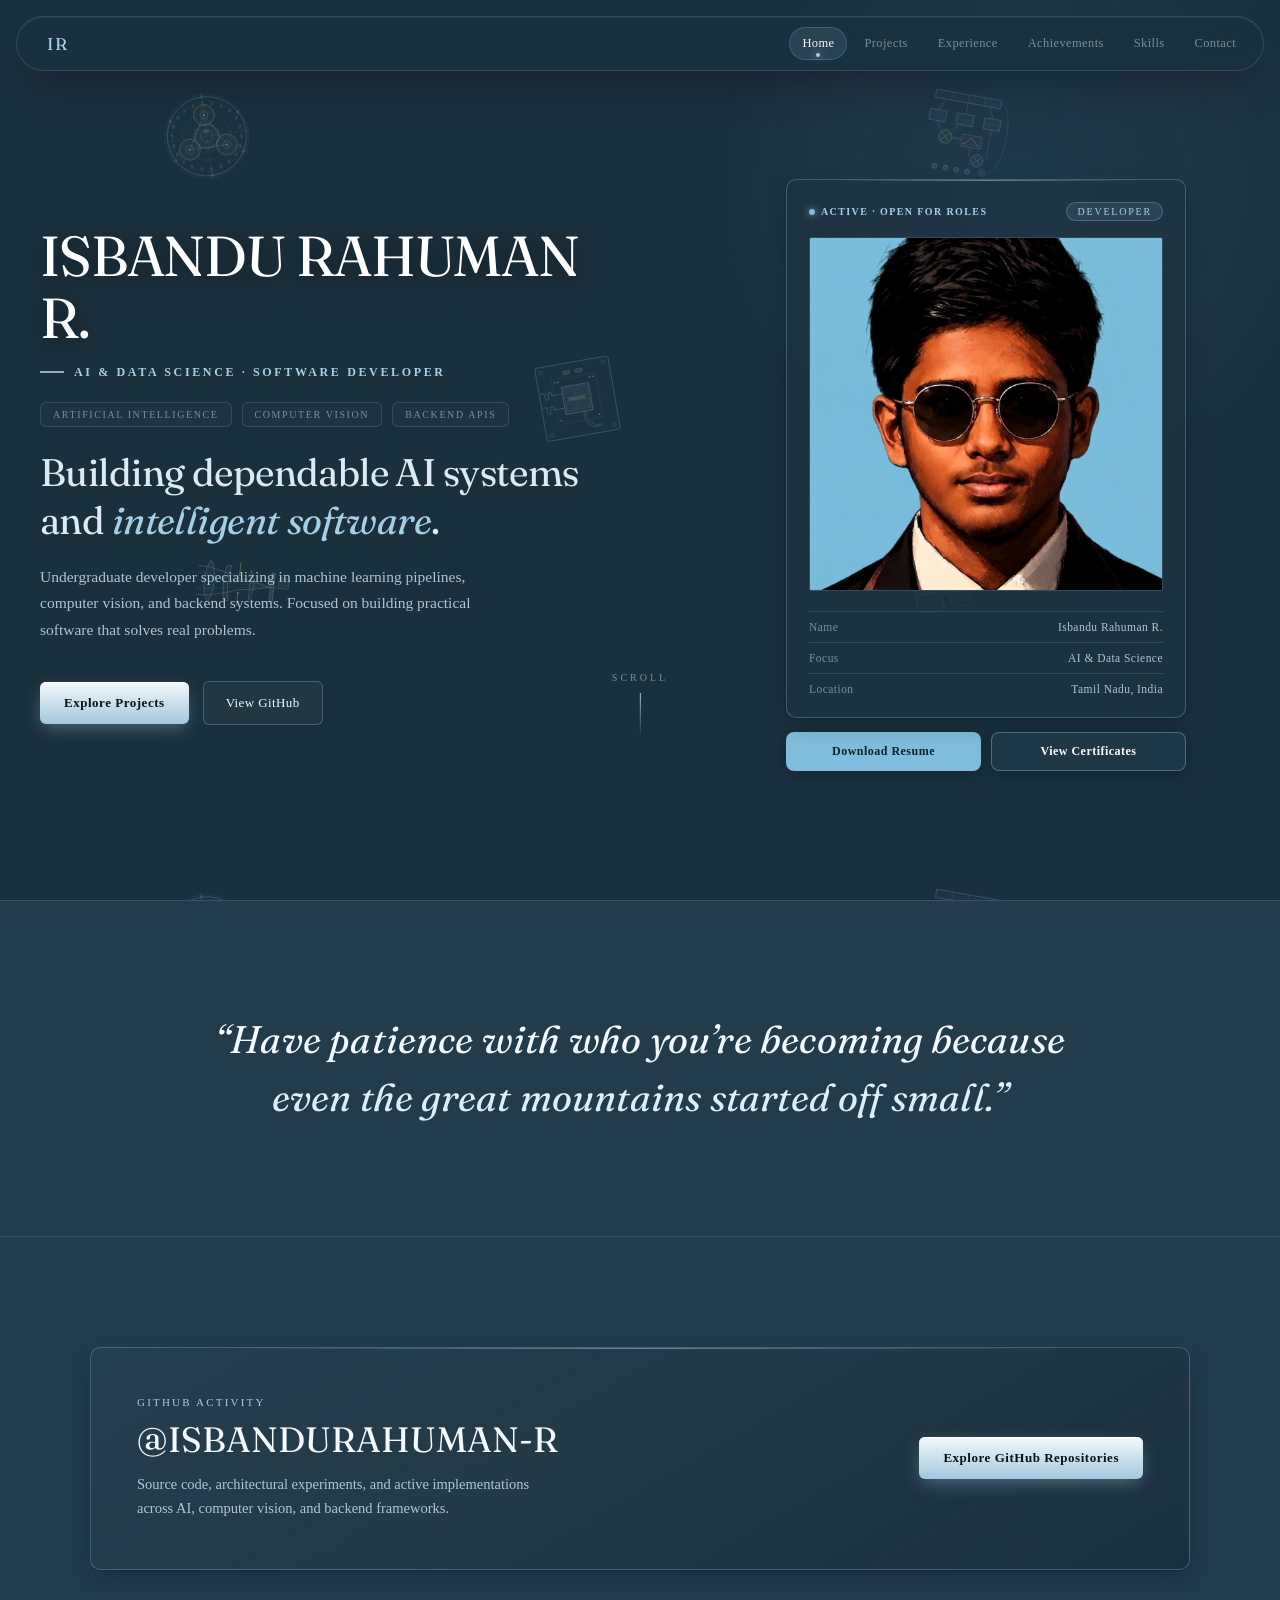
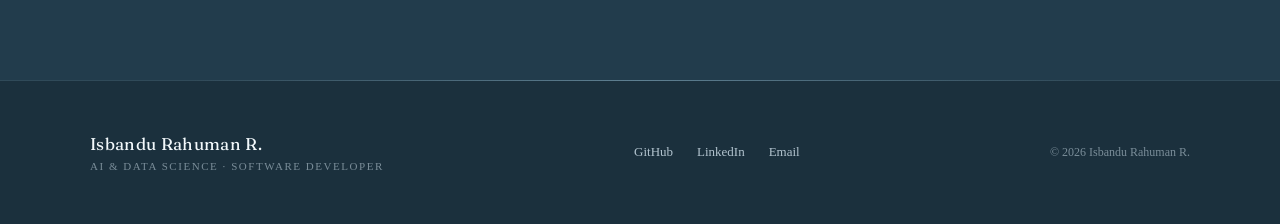
==== commit 7e9e454a: "Add files via upload" ====
--- a/index.html
+++ b/index.html
@@ -19,25 +19,32 @@
 </head>
 <body>
 
-<div id="page-transition-bar" aria-hidden="true"></div>
-<div id="page-transition-curtain" aria-hidden="true"></div>
-
-<div id="loading-screen">
-  <div class="loading-content">
-    <div class="loading-name">ISBANDU RAHUMAN R.</div>
-    <div class="loading-bar-track"><div class="loading-bar-fill" id="loading-bar-fill"></div></div>
-    <div class="loading-pct" id="loading-pct">00</div>
+<div id="loading-screen" class="loading-screen" aria-hidden="true">
+  <div class="loader-backdrop"></div>
+  <div class="loader-content">
+    <div class="loader-badge">
+      <div class="loader-ring"></div>
+      <div class="loader-ring-outer"></div>
+      <span class="loader-monogram">IR</span>
+    </div>
+    <div class="loader-meta">
+      <div class="loader-title">ISBANDU RAHUMAN R.</div>
+      <div class="loader-role">AI &amp; DATA SCIENCE · SOFTWARE DEVELOPER</div>
+    </div>
+    <div class="loader-progress-container">
+      <div class="loader-progress-bar">
+        <div class="loader-progress-fill" id="loader-progress-fill"></div>
+      </div>
+      <div class="loader-status-row">
+        <span class="loader-status-text" id="loader-status-text">INITIALIZING WORKSPACE...</span>
+        <span class="loader-percent" id="loader-percent">0%</span>
+      </div>
+    </div>
   </div>
 </div>
 
-
-<div id="custom-cursor" aria-hidden="true">
-  <svg viewBox="0 0 24 32">
-    <path d="M2 2L20.8 20.4L12.8 21.5L17.2 30L13.8 31.7L9.3 23L3 29Z"/>
-  </svg>
-</div>
-<div id="cursor-glow" aria-hidden="true"></div>
-<div id="cursor-sparkles" aria-hidden="true"></div>
+<div id="page-transition-bar" aria-hidden="true"></div>
+<div id="page-transition-curtain" aria-hidden="true"></div>
 
 <nav class="site-nav">
   <a href="index.html" class="nav-brand" aria-label="Isbandu Rahuman R. home">IR</a>
@@ -66,27 +73,27 @@
     <div class="hero-inner">
       <div class="hero-left">
         <div class="hero-identity reveal">
-          <div class="hero-identity-name">ISBANDU RAHUMAN R.</div>
-          <div class="hero-identity-role">AI &amp; DATA SCIENCE · DEVELOPER · BUILDER</div>
+          <h1 class="hero-identity-name">ISBANDU RAHUMAN R.</h1>
+          <div class="hero-identity-role">AI &amp; DATA SCIENCE · SOFTWARE DEVELOPER</div>
         </div>
         <div class="hero-labels reveal">
-          <span class="hero-label-pill">AI &amp; DATA SCIENCE</span>
-          <span class="hero-label-pill">DEVELOPER</span>
-          <span class="hero-label-pill">BUILDER</span>
+          <span class="hero-label-pill">ARTIFICIAL INTELLIGENCE</span>
+          <span class="hero-label-pill">COMPUTER VISION</span>
+          <span class="hero-label-pill">BACKEND APIS</span>
         </div>
-        <h1 class="hero-headline reveal">Building intelligent solutions through <em>AI</em> and technology.</h1>
-        <p class="hero-sub reveal">AI &amp; Data Science student passionate about building intelligent applications, solving problems and turning ideas into working products.</p>
+        <h2 class="hero-headline reveal">Building dependable AI systems and <em>intelligent software</em>.</h2>
+        <p class="hero-sub reveal">Undergraduate developer specializing in machine learning pipelines, computer vision, and backend systems. Focused on building practical software that solves real problems.</p>
         <div class="hero-ctas reveal">
-          <a href="projects.html" class="cta-primary" data-cursor="VIEW">Explore my work</a>
-          <a href="https://github.com/ISBANDURAHUMAN-R" target="_blank" rel="noreferrer" class="cta-secondary" data-cursor="VIEW">View GitHub</a>
+          <a href="projects.html" class="cta-primary">Explore Projects</a>
+          <a href="https://github.com/ISBANDURAHUMAN-R" target="_blank" rel="noreferrer" class="cta-secondary">View GitHub</a>
         </div>
         <div class="hero-scroll" aria-hidden="true">Scroll</div>
       </div>
       <div class="hero-portrait-wrap reveal reveal-scale">
-        <!-- DEVELOPER PROFILE CARD ALONE -->
-        <div class="hero-portrait-card tilt-card" id="hero-profile-card">
+        <!-- DEVELOPER PROFILE CARD -->
+        <div class="hero-portrait-card" id="hero-profile-card">
           <div class="hero-portrait-top">
-            <span class="hero-portrait-status"><span class="status-pulse"></span> ONLINE · OPEN FOR ROLES</span>
+            <span class="hero-portrait-status"><span class="status-pulse"></span> ACTIVE · OPEN FOR ROLES</span>
             <span class="hero-portrait-badge">DEVELOPER</span>
           </div>
           <div class="hero-portrait-img-box">
@@ -117,11 +124,11 @@
     <div class="section-inner">
       <div class="github-card reveal">
         <div>
-          <div class="github-eyebrow">GitHub</div>
+          <div class="github-eyebrow">GitHub Activity</div>
           <div class="github-user">@ISBANDURAHUMAN-R</div>
-          <p class="github-note">Every project here starts as a repository — commits, experiments and the occasional dead end included.</p>
+          <p class="github-note">Source code, architectural experiments, and active implementations across AI, computer vision, and backend frameworks.</p>
         </div>
-        <a href="https://github.com/ISBANDURAHUMAN-R" target="_blank" rel="noreferrer" class="cta-primary" data-cursor="VIEW">Explore my GitHub</a>
+        <a href="https://github.com/ISBANDURAHUMAN-R" target="_blank" rel="noreferrer" class="cta-primary">Explore GitHub Repositories</a>
       </div>
     </div>
   </section>
@@ -133,12 +140,12 @@
 
     <div>
       <div class="footer-name">Isbandu Rahuman R.</div>
-      <div class="footer-role">AI &amp; Data Science · Developer · Builder</div>
+      <div class="footer-role">AI &amp; Data Science · Software Developer</div>
     </div>
     <div class="footer-links">
-      <a class="footer-link" href="https://github.com/ISBANDURAHUMAN-R" target="_blank" rel="noreferrer" data-cursor="OPEN">GitHub</a>
-      <a class="footer-link" href="https://www.linkedin.com/in/isbandu-rahuman-r-4b855b396/" target="_blank" rel="noreferrer" data-cursor="OPEN">LinkedIn</a>
-      <a class="footer-link" href="mailto:r1rahuman@gmail.com" data-cursor="OPEN">Email</a>
+      <a class="footer-link" href="https://github.com/ISBANDURAHUMAN-R" target="_blank" rel="noreferrer">GitHub</a>
+      <a class="footer-link" href="https://www.linkedin.com/in/isbandu-rahuman-r-4b855b396/" target="_blank" rel="noreferrer">LinkedIn</a>
+      <a class="footer-link" href="mailto:r1rahuman@gmail.com">Email</a>
     </div>
     <div class="footer-copy">© 2026 Isbandu Rahuman R.</div>
   </div>
@@ -163,6 +170,10 @@
     <svg width="18" height="18" viewBox="0 0 24 24" fill="none" stroke="currentColor" stroke-width="2" stroke-linecap="round" stroke-linejoin="round"><rect x="2" y="7" width="20" height="14" rx="2" ry="2"/><path d="M16 21V5a2 2 0 0 0-2-2h-4a2 2 0 0 0-2 2v16"/></svg>
     <span>Exp</span>
   </a>
+  <a href="achievements.html" class="dock-item" data-page="achievements">
+    <svg width="18" height="18" viewBox="0 0 24 24" fill="none" stroke="currentColor" stroke-width="2" stroke-linecap="round" stroke-linejoin="round"><circle cx="12" cy="8" r="7"/><polyline points="8.21 13.89 7 23 12 20 17 23 15.79 13.88"/></svg>
+    <span>Achieve</span>
+  </a>
   <a href="skills.html" class="dock-item" data-page="skills">
     <svg width="18" height="18" viewBox="0 0 24 24" fill="none" stroke="currentColor" stroke-width="2" stroke-linecap="round" stroke-linejoin="round"><polygon points="13 2 3 14 12 14 11 22 21 10 12 10 13 2"/></svg>
     <span>Skills</span>
--- a/style.css
+++ b/style.css
@@ -17,11 +17,11 @@
   --gold: #A4D0E7;
   --gold-soft: rgba(164, 208, 231, 0.16);
   --serif: 'Fraunces', Georgia, serif;
-  --sans: 'Inter', -apple-system, BlinkMacSystemFont, "Segoe UI", Roboto, "Helvetica Neue", Arial, sans-serif;
-  --radius-lg: 20px;
-  --radius-md: 14px;
+  --radius-lg: 10px;
+  --radius-md: 8px;
+  --radius-sm: 6px;
   --ease-out: cubic-bezier(.16,1,.3,1);
-  --shadow-card: 0 24px 60px -28px rgba(10, 24, 34, 0.65), inset 0 1px 0 rgba(255,255,255,0.08);
+  --shadow-card: 0 8px 24px -8px rgba(10, 24, 34, 0.55), 0 1px 2px rgba(10, 24, 34, 0.3);
 
   /* Cross-Platform OS Safe Area Insets (iOS, Android gesture bar, Windows PWA) */
   --sat: env(safe-area-inset-top, 0px);
@@ -43,12 +43,7 @@
   margin:0;
   min-height:100vh;
   min-height:100dvh;
-  background:
-    radial-gradient(1200px 750px at 14% -8%, rgba(88, 145, 178, 0.30), transparent 64%),
-    radial-gradient(1000px 650px at 88% 8%, rgba(134, 191, 222, 0.22), transparent 60%),
-    radial-gradient(1300px 900px at 50% 115%, rgba(45, 76, 96, 0.65), transparent 70%),
-    linear-gradient(180deg, #243D4E 0%, #1D3341 45%, #182B37 100%);
-  background-attachment:fixed;
+  background-color:#1B303D;
   color:var(--text);
   font-family:var(--sans);
   overflow-x:hidden;
@@ -60,13 +55,28 @@
   -webkit-tap-highlight-color:transparent;
   touch-action:manipulation;
 }
-/* iOS Safari background-attachment fix */
-@supports (-webkit-touch-callout: none) {
-  body {
-    background-attachment: scroll;
-  }
-}
-/* fine film grain over everything (under nav/modal/cursor) */
+
+/* Software Engineering Hand-Drawn Sketches Layer (Clean, Text-Free) */
+body::before{
+  content:'';
+  position:fixed;
+  inset:0;
+  z-index:0;
+  pointer-events:none;
+  background-image:url("tech-diagrams.svg?v=spacious_clean");
+  background-repeat:repeat;
+  background-position:top center;
+  background-size:1200px 800px;
+  opacity:0.38;
+}
+
+/* Content layer sits cleanly above blueprint schematics */
+main, nav, footer, .modal-overlay, #mobile-menu{
+  position:relative;
+  z-index:1;
+}
+
+/* fine film grain over everything (under nav/modal) */
 body::after{
   content:'';
   position:fixed; inset:0; z-index:2; pointer-events:none;
@@ -99,27 +109,7 @@
   *{animation-duration:0.001ms !important; transition-duration:0.001ms !important;}
 }
 
-/* ---------- Loading screen ---------- */
-#loading-screen{
-  position:fixed; inset:0; background:var(--bg); z-index:999999;
-  display:flex; align-items:center; justify-content:center;
-  transition:opacity .6s ease;
-}
-#loading-screen.hidden{ opacity:0; pointer-events:none; }
-.loading-content{ position:relative; text-align:center; width:300px; }
-.loading-name{
-  font-family:var(--serif); font-size:14px; letter-spacing:.34em;
-  color:var(--gold); margin-bottom:26px;
-}
-.loading-bar-track{ height:1px; background:var(--line); width:100%; }
-.loading-bar-fill{
-  height:1px; width:0%;
-  background:linear-gradient(90deg, var(--green), #D4EEFC);
-  box-shadow:0 0 10px rgba(128, 188, 220, 0.6);
-}
-.loading-pct{ margin-top:16px; font-size:12px; color:var(--text-faint); font-variant-numeric:tabular-nums; letter-spacing:.12em; }
-
-/* ---------- Smooth Page Transitions ---------- */
+/* ---------- Page Transitions ---------- */
 @view-transition {
   navigation: auto;
 }
@@ -222,82 +212,9 @@
   100% { transform: scaleX(1); opacity: 0; }
 }
 
-/* ---------- Custom cursor & Subtle Cursor glow ---------- */
-#custom-cursor{
-  position:fixed; top:0; left:0; width:17px; height:23px;
-  pointer-events:none; z-index:99999; transform:translate3d(-50%, -50%, 0);
-  filter:drop-shadow(0 0 4px rgba(128, 188, 220, 0.5));
-  transition:transform .22s var(--ease-out), filter .22s ease;
-}
-#custom-cursor svg{ width:100%; height:100%; overflow:visible; }
-#custom-cursor path{
-  fill:#F3F9FC; stroke:#80BCDC; stroke-width:1.2; stroke-linejoin:round;
-  transition:fill .2s ease, stroke .2s ease;
-}
-#custom-cursor.cursor-hover{
-  transform:translate3d(-50%, -50%, 0) scale(1.2);
-  filter:drop-shadow(0 0 6px rgba(164, 208, 231, 0.7));
-}
-#custom-cursor.cursor-hover path{
-  fill:#FFFFFF; stroke:#B8E2F7;
-}
-
-/* Context-Aware Cursor Badge (Disabled per preference) */
-#cursor-badge{
-  display:none !important;
-}
-
-#cursor-glow{
-  position:fixed; width:170px; height:170px; pointer-events:none; z-index:99990;
-  border-radius:50%;
-  background:radial-gradient(circle,
-    rgba(128, 188, 220, 0.11) 0%,
-    rgba(88, 145, 178, 0.04) 42%,
-    transparent 70%
-  );
-  transform:translate(-50%, -50%);
-  mix-blend-mode:screen;
-  filter:blur(8px);
-  transition:width .3s var(--ease-out), height .3s var(--ease-out), opacity .3s ease, transform .15s ease;
-  will-change:left, top, transform;
-}
-#cursor-glow.glow-hover{
-  width:220px; height:220px;
-  background:radial-gradient(circle,
-    rgba(164, 208, 231, 0.15) 0%,
-    rgba(128, 188, 220, 0.06) 42%,
-    transparent 70%
-  );
-  filter:blur(10px);
-}
-#cursor-glow.glow-click{
-  transform:translate(-50%, -50%) scale(0.9);
-}
-
-.cursor-spark{
-  position:fixed; pointer-events:none; z-index:99995; width:2.5px; height:2.5px;
-  border-radius:50%;
-  background:radial-gradient(circle, #FFFFFF 0%, rgba(128, 188, 220, 0.85) 45%, transparent 75%);
-  box-shadow:0 0 5px rgba(128, 188, 220, 0.6);
-  animation:sparkle-fade .6s ease-out forwards;
-}
-.cursor-spark.gold-spark{
-  background:radial-gradient(circle, #F3F9FC 0%, rgba(164, 208, 231, 0.85) 45%, transparent 75%);
-  box-shadow:0 0 5px rgba(164, 208, 231, 0.6);
-}
-.cursor-spark::before, .cursor-spark::after{
-  content:""; position:absolute; left:50%; top:50%; background:rgba(215, 238, 250, 0.7);
-  transform:translate(-50%, -50%);
-}
-.cursor-spark::before{ width:1px; height:7px; }
-.cursor-spark::after{ width:7px; height:1px; }
-@keyframes sparkle-fade{
-  0%{ opacity:0; transform:translate(-50%, -50%) scale(.3) rotate(0deg); }
-  25%{ opacity:1; transform:translate(-50%, -50%) scale(1.1) rotate(45deg); }
-  100%{ opacity:0; transform:translate(calc(-50% + var(--x)), calc(-50% + var(--y))) scale(.1) rotate(90deg); }
-}
-@media (hover: none) or (pointer: coarse){
-  #custom-cursor, #cursor-glow, #cursor-sparkles, #cursor-badge{ display:none !important; }
+/* ---------- Cursor State (Native, Zero Latency) ---------- */
+#custom-cursor, #cursor-glow, #cursor-sparkles, #cursor-badge {
+  display: none !important;
 }
 
 /* ---------- Nav ---------- */
@@ -382,28 +299,29 @@
     bottom:max(12px, calc(var(--sab) + 4px));
     left:50%;
     transform:translateX(-50%);
-    width:calc(100% - 24px);
-    max-width:440px;
+    width:calc(100% - 16px);
+    max-width:460px;
     z-index:98;
-    background:rgba(20, 36, 46, 0.90);
+    background:rgba(20, 36, 46, 0.92);
     backdrop-filter:blur(22px) saturate(180%);
     -webkit-backdrop-filter:blur(22px) saturate(180%);
     border:1px solid var(--line-strong);
     border-radius:999px;
-    padding:6px 6px;
+    padding:5px 4px;
     justify-content:space-around;
     align-items:center;
     box-shadow:0 16px 44px -10px rgba(0,0,0,0.8), inset 0 1px 0 rgba(255,255,255,0.1);
   }
   .dock-item{
     display:flex; flex-direction:column; align-items:center; justify-content:center;
-    gap:2px; padding:5px 10px; border-radius:999px;
-    color:var(--text-faint); font-size:9.5px; font-weight:600; letter-spacing:0.04em;
+    gap:2px; padding:4px 6px; border-radius:999px;
+    color:var(--text-faint); font-size:9px; font-weight:600; letter-spacing:0.03em;
     text-transform:uppercase; transition:all .2s ease;
-    min-width:48px; text-decoration:none;
+    min-width:40px; text-decoration:none;
+    white-space:nowrap;
     -webkit-tap-highlight-color:transparent;
   }
-  .dock-item svg{ stroke:currentColor; transition:transform .2s ease; }
+  .dock-item svg{ stroke:currentColor; transition:transform .2s ease; flex-shrink:0; }
   .dock-item:hover, .dock-item:active{ color:var(--text); }
   .dock-item.active{
     color:#FFFFFF;
@@ -412,6 +330,11 @@
     box-shadow:0 2px 8px rgba(128, 188, 220, 0.2);
   }
   .dock-item.active svg{ stroke:var(--green-bright); transform:scale(1.1); }
+  @media (max-width:380px){
+    .mobile-bottom-dock{ padding:4px 2px; }
+    .dock-item{ padding:4px 2px; font-size:8px; min-width:32px; letter-spacing:0.01em; }
+    .dock-item svg{ width:16px; height:16px; }
+  }
 }
 
 @media (max-width:820px){
@@ -430,25 +353,30 @@
   box-shadow:0 12px 32px -12px rgba(135,185,210,0.6), inset 0 1px 0 rgba(255,255,255,0.8);
   transition:transform .25s var(--ease-out), box-shadow .25s ease, filter .25s ease;
 }
-.cta-primary::after{
-  content:''; position:absolute; top:0; bottom:0; left:-70%; width:45%;
-  background:linear-gradient(100deg, transparent, rgba(255,255,255,0.65), transparent);
-  transform:skewX(-20deg); transition:left .6s ease; pointer-events:none;
-}
-.cta-primary:hover{ filter:brightness(1.04); transform:translateY(-2px); box-shadow:0 18px 40px -12px rgba(135,185,210,0.75), inset 0 1px 0 rgba(255,255,255,0.85); }
-.cta-primary:hover::after{ left:135%; }
+.cta-primary{
+  position:relative;
+  background-image:linear-gradient(180deg, #F3F9FD 0%, #A2C8DC 100%);
+  color:#081217; padding:13px 24px; font-size:13px; font-weight:600; letter-spacing:.04em;
+  border-radius:var(--radius-sm); display:inline-flex; align-items:center; gap:8px;
+  box-shadow:0 6px 18px -4px rgba(135,185,210,0.5), inset 0 1px 0 rgba(255,255,255,0.9);
+  transition:transform .2s var(--ease-out), box-shadow .2s ease, filter .2s ease;
+}
+.cta-primary:hover{
+  filter:brightness(1.03); transform:translateY(-2px);
+  box-shadow:0 10px 24px -6px rgba(135,185,210,0.65), inset 0 1px 0 rgba(255,255,255,0.95);
+}
 .cta-primary:active{ transform:translateY(0); }
 .cta-secondary{
-  position:relative; overflow:hidden;
+  position:relative;
   background:rgba(255,255,255,0.035);
-  color:var(--text); padding:15px 26px; font-size:13px; font-weight:500; letter-spacing:.04em;
-  border-radius:999px; border:1px solid var(--line-strong);
+  color:var(--text); padding:13px 22px; font-size:13px; font-weight:500; letter-spacing:.03em;
+  border-radius:var(--radius-sm); border:1px solid var(--line-strong);
   display:inline-flex; align-items:center; gap:8px;
-  transition:border-color .25s ease, background .25s ease, transform .25s var(--ease-out), box-shadow .25s ease;
+  transition:border-color .2s ease, background .2s ease, transform .2s var(--ease-out), box-shadow .2s ease;
 }
 .cta-secondary:hover{
-  border-color:rgba(141,184,208,0.55); background:var(--green-soft);
-  transform:translateY(-2px); box-shadow:0 14px 34px -14px rgba(141,184,208,0.45);
+  border-color:rgba(164,210,235,0.5); background:rgba(128,188,220,0.12);
+  transform:translateY(-2px); box-shadow:0 8px 22px -8px rgba(10,24,34,0.5);
 }
 
 /* ---------- Layout helpers ---------- */
@@ -521,27 +449,49 @@
   padding:130px 40px 80px; overflow:hidden;
 }
 .hero-glow{
-  position:absolute; top:-22%; right:-8%; width:720px; height:720px; border-radius:50%;
-  background:radial-gradient(circle, rgba(58, 110, 140, 0.32) 0%, rgba(141, 184, 208, 0.08) 45%, transparent 70%);
-  animation:pulseGlow 9s ease-in-out infinite;
+  position:absolute; top:-15%; right:-5%; width:640px; height:640px; border-radius:50%;
+  background:radial-gradient(circle, rgba(58, 110, 140, 0.16) 0%, rgba(141, 184, 208, 0.04) 45%, transparent 70%);
   pointer-events:none;
 }
-@keyframes pulseGlow{ 0%,100%{opacity:.5;} 50%{opacity:.95;} }
 .hero-inner{
   position:relative; max-width:1200px; margin:0 auto; width:100%;
   display:grid; grid-template-columns:1.1fr .9fr; gap:72px; align-items:center;
 }
 .hero-left{ max-width:580px; }
-.hero-identity{ margin-bottom:30px; }
+.hero-identity{
+  margin-bottom:22px;
+}
 .hero-identity-name{
-  font-family:var(--sans); font-size:12px; font-weight:600; letter-spacing:.34em;
-  color:var(--gold); margin-bottom:10px;
-}
-.hero-identity-role{ color:var(--text-faint); font-size:10px; letter-spacing:.3em; font-weight:500; }
-.hero-labels{ display:flex; gap:10px; margin-bottom:30px; flex-wrap:wrap; }
+  font-family:var(--serif);
+  font-size:clamp(2.3rem, 4.4vw, 3.6rem);
+  font-weight:400;
+  letter-spacing:-0.02em;
+  color:#FFFFFF;
+  margin:0 0 10px;
+  line-height:1.1;
+  text-shadow:0 4px 24px rgba(0,0,0,0.5);
+}
+.hero-identity-role{
+  display:inline-flex;
+  align-items:center;
+  gap:10px;
+  color:var(--gold);
+  font-size:12px;
+  letter-spacing:.22em;
+  font-weight:600;
+  text-transform:uppercase;
+}
+.hero-identity-role::before{
+  content:'';
+  width:24px;
+  height:1.5px;
+  background:var(--gold);
+  opacity:0.8;
+}
+.hero-labels{ display:flex; gap:10px; margin-bottom:22px; flex-wrap:wrap; }
 .hero-label-pill{
-  font-size:10px; letter-spacing:.16em; padding:7px 14px;
-  border:1px solid var(--line); border-radius:999px;
+  font-size:10px; letter-spacing:.16em; padding:6px 12px;
+  border:1px solid var(--line); border-radius:var(--radius-sm);
   color:var(--text-faint); background:rgba(255,255,255,0.02);
   transition:border-color .25s ease, color .25s ease, background .25s ease;
 }
@@ -549,11 +499,16 @@
   border-color:rgba(141,184,208,0.45); color:var(--text); background:rgba(141,184,208,0.1);
 }
 .hero-headline{
-  font-family:var(--serif); font-size:clamp(2.5rem,4.8vw,4rem); line-height:1.06;
-  font-weight:400; margin:0 0 24px; letter-spacing:-0.02em;
+  font-family:var(--serif);
+  font-size:clamp(1.7rem, 3vw, 2.4rem);
+  line-height:1.24;
+  font-weight:400;
+  margin:0 0 20px;
+  letter-spacing:-0.015em;
+  color:rgba(232, 244, 252, 0.95);
 }
 .hero-headline em{ font-style:italic; color:var(--gold); }
-.hero-sub{ font-size:16px; line-height:1.7; color:var(--text-dim); max-width:470px; margin-bottom:40px; }
+.hero-sub{ font-size:15.5px; line-height:1.7; color:var(--text-dim); max-width:480px; margin-bottom:38px; }
 .hero-ctas{ display:flex; gap:14px; align-items:center; flex-wrap:wrap; }
 .hero-scroll{
   position:absolute; bottom:34px; left:50%; transform:translateX(-50%);
@@ -585,28 +540,24 @@
   transition:transform .12s cubic-bezier(.16,1,.3,1), box-shadow .3s ease, border-color .3s ease;
   will-change:transform;
 }
-.tilt-glare{
-  position:absolute; inset:0; pointer-events:none; border-radius:inherit;
-  opacity:0; mix-blend-mode:overlay;
-  transition:opacity .35s ease; z-index:20;
-}
-
 .hero-portrait-card{
   position:relative; width:100%;
   border-radius:var(--radius-lg);
   border:1px solid var(--line-strong);
-  background:linear-gradient(165deg, rgba(255,255,255,0.08) 0%, rgba(94,148,178,0.15) 30%, rgba(29,50,65,0.92) 100%), rgba(26,45,59,0.88);
-  backdrop-filter:blur(18px); -webkit-backdrop-filter:blur(18px);
+  background:rgba(30, 52, 66, 0.7);
   display:flex; flex-direction:column; gap:16px; padding:22px;
   overflow:hidden;
-  box-shadow:0 30px 70px -25px rgba(10,25,35,0.7), 0 0 30px -15px rgba(128,188,220,0.18);
-  transform-style:preserve-3d;
-  transition:transform .12s cubic-bezier(.16,1,.3,1), box-shadow .3s ease, border-color .3s ease;
-  will-change:transform;
+  box-shadow:var(--shadow-card);
+  transition:transform .2s var(--ease-out), box-shadow .2s ease, border-color .2s ease;
+}
+.hero-portrait-card:hover{
+  transform:translateY(-3px);
+  border-color:rgba(164, 210, 235, 0.45);
+  box-shadow:0 14px 34px -10px rgba(10, 24, 34, 0.65);
 }
 .hero-portrait-card::before{
   content:''; position:absolute; top:0; left:12%; right:12%; height:1px;
-  background:linear-gradient(90deg, transparent, rgba(164,208,231,0.7), transparent);
+  background:linear-gradient(90deg, transparent, rgba(164,208,231,0.5), transparent);
 }
 .hero-portrait-top{
   display:flex; justify-content:space-between; align-items:center;
@@ -1384,73 +1335,253 @@
   text-shadow:0 0 12px rgba(200, 245, 255, 1);
 }
 
+/* ---------- Project Toolbar (Filters & Search) ---------- */
+.project-toolbar{
+  display:flex;
+  justify-content:space-between;
+  align-items:center;
+  gap:16px;
+  margin:28px 0 24px;
+  flex-wrap:wrap;
+}
+.project-filter-pills{
+  display:flex;
+  gap:8px;
+  flex-wrap:wrap;
+}
+.filter-pill{
+  display:inline-flex;
+  align-items:center;
+  gap:7px;
+  padding:7px 14px;
+  font-size:12px;
+  font-weight:500;
+  color:var(--text-dim);
+  background:rgba(30, 52, 66, 0.6);
+  border:1px solid var(--line);
+  border-radius:var(--radius-sm);
+  cursor:pointer;
+  transition:all .18s ease;
+  font-family:inherit;
+}
+.filter-pill:hover{
+  color:var(--text);
+  border-color:rgba(164, 210, 235, 0.4);
+  background:rgba(34, 58, 74, 0.85);
+}
+.filter-pill.active{
+  color:#FFFFFF;
+  background:rgba(128, 188, 220, 0.18);
+  border-color:var(--green);
+  box-shadow:0 2px 10px rgba(128, 188, 220, 0.2);
+}
+.filter-count{
+  display:inline-flex;
+  align-items:center;
+  justify-content:center;
+  font-size:10px;
+  font-weight:600;
+  padding:1px 6px;
+  border-radius:999px;
+  background:rgba(255, 255, 255, 0.1);
+  color:var(--text-faint);
+}
+.filter-pill.active .filter-count{
+  background:rgba(128, 188, 220, 0.35);
+  color:#FFFFFF;
+}
+
+.project-search-box{
+  position:relative;
+  display:flex;
+  align-items:center;
+  flex:1;
+  max-width:380px;
+  min-width:240px;
+}
+.project-search-box .search-icon{
+  position:absolute;
+  left:12px;
+  color:var(--text-faint);
+  pointer-events:none;
+}
+.project-search-box input{
+  width:100%;
+  padding:8.5px 14px 8.5px 34px;
+  font-size:12px;
+  font-family:inherit;
+  color:var(--text);
+  background:rgba(24, 42, 54, 0.7);
+  border:1px solid var(--line);
+  border-radius:var(--radius-sm);
+  outline:none;
+  transition:all .18s ease;
+}
+.project-search-box input:focus{
+  border-color:var(--green);
+  background:rgba(28, 48, 62, 0.95);
+  box-shadow:0 0 0 2px rgba(128, 188, 220, 0.2);
+}
+.project-search-box input::placeholder{
+  color:var(--text-faint);
+  font-size:11.5px;
+}
+
+/* Empty State Message */
+.project-empty-state{
+  grid-column:1 / -1;
+  text-align:center;
+  padding:44px 24px;
+  color:var(--text-dim);
+  border:1px dashed var(--line);
+  border-radius:var(--radius-lg);
+  background:rgba(24, 42, 54, 0.4);
+}
+.project-empty-state h4{
+  font-family:var(--serif);
+  font-size:18px;
+  color:var(--text);
+  margin:0 0 8px;
+}
+
+/* Toast Feedback Notification */
+#toast-notification{
+  position:fixed;
+  bottom:max(24px, calc(var(--sab) + 16px));
+  right:24px;
+  z-index:99999;
+  background:rgba(18, 33, 43, 0.96);
+  border:1px solid var(--green);
+  border-radius:var(--radius-sm);
+  padding:12px 18px;
+  color:#FFFFFF;
+  font-size:13px;
+  font-weight:500;
+  box-shadow:0 12px 36px rgba(0,0,0,0.65), 0 0 12px rgba(128,188,220,0.25);
+  display:flex;
+  align-items:center;
+  gap:10px;
+  opacity:0;
+  transform:translateY(12px);
+  pointer-events:none;
+  transition:all .22s cubic-bezier(.16,1,.3,1);
+}
+#toast-notification.show{
+  opacity:1;
+  transform:translateY(0);
+  pointer-events:auto;
+}
+
 /* ---------- Project grid + modal ---------- */
-.project-grid{ display:grid; grid-template-columns:repeat(auto-fill, minmax(270px,1fr)); gap:20px; perspective:1000px; }
+.project-grid{ display:grid; grid-template-columns:repeat(auto-fill, minmax(270px,1fr)); gap:20px; }
 .project-card{
   position:relative; overflow:hidden;
-  border:1px solid var(--line); border-radius:var(--radius-lg); padding:28px 26px; cursor:pointer;
-  transform-style:preserve-3d;
-  transition:transform .12s cubic-bezier(.16,1,.3,1), border-color .3s ease, box-shadow .3s ease, background .3s ease;
+  border:1px solid var(--line); border-radius:var(--radius-lg); padding:26px 24px; cursor:pointer;
+  transition:transform .2s var(--ease-out), border-color .2s ease, box-shadow .2s ease, background .2s ease;
   display:flex; flex-direction:column; gap:14px; min-height:190px;
-  background:linear-gradient(180deg, rgba(255,255,255,0.045), rgba(255,255,255,0.012));
+  background:rgba(30, 52, 66, 0.65);
   box-shadow:var(--shadow-card);
-  will-change:transform;
-}
-.project-card::before{
-  content:''; position:absolute; top:0; left:18%; right:18%; height:1px;
-  background:linear-gradient(90deg, transparent, rgba(255,255,255,0.16), transparent);
-  opacity:0; transition:opacity .3s ease;
 }
 .project-card:hover{
-  border-color:rgba(167,212,236,0.42);
-  background:linear-gradient(180deg, rgba(141,184,208,0.08), rgba(255,255,255,0.015));
-  box-shadow:0 30px 70px -26px rgba(0,0,0,0.7), 0 0 40px -18px rgba(141,184,208,0.35);
-}
-.project-card:hover::before{ opacity:1; }
-.project-card > *{ transform:translateZ(18px); }
+  transform:translateY(-4px);
+  border-color:rgba(164, 210, 235, 0.45);
+  background:rgba(34, 58, 74, 0.9);
+  box-shadow:0 14px 32px -10px rgba(10, 24, 34, 0.65);
+}
 .mini-projects-section{ padding-top:0; }
 .mini-projects-heading{ margin-bottom:28px; }
-.mini-project-grid{ display:grid; grid-template-columns:repeat(auto-fit, minmax(240px, 1fr)); gap:20px; perspective:1000px; }
+.mini-project-grid{
+  display:grid;
+  grid-template-columns:repeat(auto-fit, minmax(250px, 1fr));
+  gap:22px;
+}
 .mini-project-card{
-  position:relative; overflow:hidden;
-  border:1px solid var(--line); border-radius:var(--radius-lg); padding:26px; max-width:none;
-  background:linear-gradient(180deg, rgba(255,255,255,0.04), rgba(255,255,255,0.012));
-  box-shadow:var(--shadow-card);
-  transform-style:preserve-3d;
-  display:flex; flex-direction:column; gap:16px;
-  transition:transform .12s cubic-bezier(.16,1,.3,1), border-color .3s ease, box-shadow .3s ease;
-  will-change:transform;
-}
-.mini-project-card:hover{ border-color:rgba(167,212,236,0.42); }
-.mini-project-card > *{ transform:translateZ(16px); }
+  position:relative;
+  overflow:hidden;
+  border:1px solid rgba(138, 208, 245, 0.22);
+  border-radius:var(--radius-lg);
+  padding:26px 22px;
+  max-width:none;
+  background:rgba(20, 36, 46, 0.90);
+  backdrop-filter:blur(22px) saturate(180%);
+  -webkit-backdrop-filter:blur(22px) saturate(180%);
+  box-shadow:0 12px 32px -8px rgba(0,0,0,0.55), inset 0 1px 0 rgba(255,255,255,0.06);
+  display:flex;
+  flex-direction:column;
+  justify-content:space-between;
+  gap:16px;
+  min-height:270px;
+  transition:transform .25s var(--ease-out), border-color .25s ease, box-shadow .25s ease;
+}
+.mini-project-card:hover{
+  transform:translateY(-4px);
+  border-color:rgba(164, 215, 245, 0.45);
+  box-shadow:0 18px 40px -10px rgba(0,0,0,0.65), 0 0 20px rgba(128, 208, 248, 0.15);
+}
+.mini-card-header{
+  display:flex;
+  flex-direction:column;
+  gap:10px;
+}
+.mini-project-desc{
+  font-size:13px;
+  color:var(--text-dim);
+  line-height:1.62;
+  margin:0;
+  flex-grow:1;
+}
+.mini-project-tech-row{
+  display:flex;
+  flex-wrap:nowrap;
+  gap:6px;
+  margin-top:2px;
+  overflow:hidden;
+}
+.mini-tech-tag{
+  font-size:10px;
+  letter-spacing:.03em;
+  padding:3px 8px;
+  white-space:nowrap;
+  background:rgba(255,255,255,0.04);
+  border:1px solid rgba(138, 208, 245, 0.16);
+  border-radius:var(--radius-sm);
+  color:var(--text-faint);
+  font-weight:500;
+}
 .project-card-top{ display:flex; justify-content:space-between; font-size:10.5px; color:var(--text-faint); letter-spacing:.14em; text-transform:uppercase; }
 .project-tag{ color:var(--gold); font-weight:500; }
+.project-year{ color:var(--text-faint); font-family:var(--mono, monospace); font-size:11px; }
 .project-name{ font-family:var(--serif); font-size:20px; font-weight:400; letter-spacing:.01em; margin:0; }
-.project-desc{ font-size:13.5px; color:var(--text-dim); line-height:1.6; flex-grow:1; }
-.project-tech-row{ display:flex; flex-wrap:wrap; gap:6px; }
-.project-tech-tag{
-  font-size:10.5px; letter-spacing:.04em; padding:5px 11px;
-  background:var(--tag-bg); border:1px solid var(--line);
-  border-radius:999px; color:var(--text-dim);
-}
-.project-links{ display:flex; flex-wrap:nowrap; gap:8px; width:100%; }
+.project-links{
+  display:flex;
+  flex-wrap:nowrap;
+  gap:8px;
+  width:100%;
+  margin-top:auto;
+  align-items:stretch;
+}
 .project-github-link{
   position:relative;
   display:inline-flex;
   align-items:center;
   justify-content:center;
+  gap:6px;
   color:#E3F4FC;
-  font-size:11px;
+  font-size:10.5px;
   font-weight:600;
-  letter-spacing:.07em;
+  letter-spacing:.04em;
   text-transform:uppercase;
-  border:1px solid rgba(138, 208, 245, 0.45);
-  border-radius:999px;
-  padding:8.5px 12px;
-  align-self:flex-start;
-  flex:1 1 auto;
+  white-space:nowrap;
+  border:1px solid rgba(138, 208, 245, 0.35);
+  border-radius:var(--radius-sm);
+  padding:0 8px;
+  height:38px;
+  min-height:38px;
+  box-sizing:border-box;
+  flex:1 1 0;
   min-width:0;
   text-align:center;
+  text-decoration:none;
   background:linear-gradient(135deg, rgba(128, 208, 248, 0.16) 0%, rgba(56, 160, 218, 0.08) 100%);
   box-shadow:
     0 0 16px rgba(110, 200, 245, 0.28),
@@ -1459,6 +1590,7 @@
   transition:all .25s cubic-bezier(.16, 1, .3, 1);
   overflow:hidden;
 }
+.project-github-link svg{ flex-shrink:0; stroke:currentColor; }
 .project-github-link::before{
   content:''; position:absolute; inset:0; border-radius:999px;
   background:radial-gradient(circle at 50% 0%, rgba(180, 235, 255, 0.35), transparent 70%);
@@ -2413,3 +2545,147 @@
     border-width:2px !important;
   }
 }
+
+/* ================= HIGH-TECH LOADING SCREEN (HOME & SYSTEM INIT) ================= */
+.loading-screen{
+  position:fixed;
+  inset:0;
+  z-index:99999;
+  display:flex;
+  align-items:center;
+  justify-content:center;
+  background:#101B22;
+  opacity:1;
+  visibility:visible;
+  transition:opacity .45s cubic-bezier(.16, 1, .3, 1), visibility .45s ease, transform .45s cubic-bezier(.16, 1, .3, 1);
+  pointer-events:all;
+  user-select:none;
+}
+.loading-screen.fade-out{
+  opacity:0;
+  visibility:hidden;
+  transform:scale(1.03);
+  pointer-events:none;
+}
+.loader-backdrop{
+  position:absolute;
+  inset:0;
+  background:
+    radial-gradient(circle at 50% 45%, rgba(128, 208, 248, 0.12) 0%, transparent 65%),
+    radial-gradient(circle at 50% 100%, rgba(20, 36, 46, 0.8) 0%, transparent 70%);
+  pointer-events:none;
+}
+.loader-content{
+  position:relative;
+  z-index:2;
+  display:flex;
+  flex-direction:column;
+  align-items:center;
+  text-align:center;
+  max-width:380px;
+  width:calc(100% - 40px);
+  padding:32px 20px;
+}
+.loader-badge{
+  position:relative;
+  width:88px;
+  height:88px;
+  display:flex;
+  align-items:center;
+  justify-content:center;
+  margin-bottom:28px;
+}
+.loader-ring{
+  position:absolute;
+  inset:0;
+  border-radius:50%;
+  border:2px solid rgba(138, 208, 245, 0.2);
+  border-top-color:var(--green-bright);
+  animation:loaderSpin 1.1s linear infinite;
+  box-shadow:0 0 16px rgba(128, 208, 248, 0.25);
+}
+.loader-ring-outer{
+  position:absolute;
+  inset:-8px;
+  border-radius:50%;
+  border:1px dashed rgba(195, 180, 235, 0.35);
+  animation:loaderSpinReverse 3.5s linear infinite;
+}
+@keyframes loaderSpin{
+  0%{ transform:rotate(0deg); }
+  100%{ transform:rotate(360deg); }
+}
+@keyframes loaderSpinReverse{
+  0%{ transform:rotate(360deg); }
+  100%{ transform:rotate(0deg); }
+}
+.loader-monogram{
+  font-family:var(--serif);
+  font-size:28px;
+  font-weight:700;
+  color:#FFFFFF;
+  letter-spacing:0.04em;
+  text-shadow:0 0 12px rgba(145, 220, 185, 0.6);
+  z-index:2;
+}
+.loader-meta{
+  margin-bottom:24px;
+}
+.loader-title{
+  font-family:var(--sans);
+  font-size:13px;
+  font-weight:700;
+  letter-spacing:0.24em;
+  color:#FFFFFF;
+  text-transform:uppercase;
+  margin-bottom:8px;
+}
+.loader-role{
+  font-size:10.5px;
+  letter-spacing:0.16em;
+  color:var(--gold);
+  text-transform:uppercase;
+  font-weight:500;
+}
+.loader-progress-container{
+  width:100%;
+  max-width:280px;
+  display:flex;
+  flex-direction:column;
+  gap:10px;
+}
+.loader-progress-bar{
+  width:100%;
+  height:4px;
+  background:rgba(255,255,255,0.08);
+  border-radius:999px;
+  overflow:hidden;
+  border:1px solid rgba(138, 208, 245, 0.2);
+  box-shadow:inset 0 1px 3px rgba(0,0,0,0.5);
+}
+.loader-progress-fill{
+  width:0%;
+  height:100%;
+  background:linear-gradient(90deg, #80BCDC, #91DCB9);
+  border-radius:999px;
+  box-shadow:0 0 10px rgba(145, 220, 185, 0.8);
+  transition:width .15s ease-out;
+}
+.loader-status-row{
+  display:flex;
+  justify-content:space-between;
+  align-items:center;
+  font-size:10px;
+  letter-spacing:0.12em;
+  color:var(--text-faint);
+  font-weight:600;
+  text-transform:uppercase;
+}
+.loader-status-text{
+  color:var(--text-dim);
+}
+.loader-percent{
+  color:var(--green-bright);
+  font-family:var(--mono, monospace);
+  font-size:11px;
+}
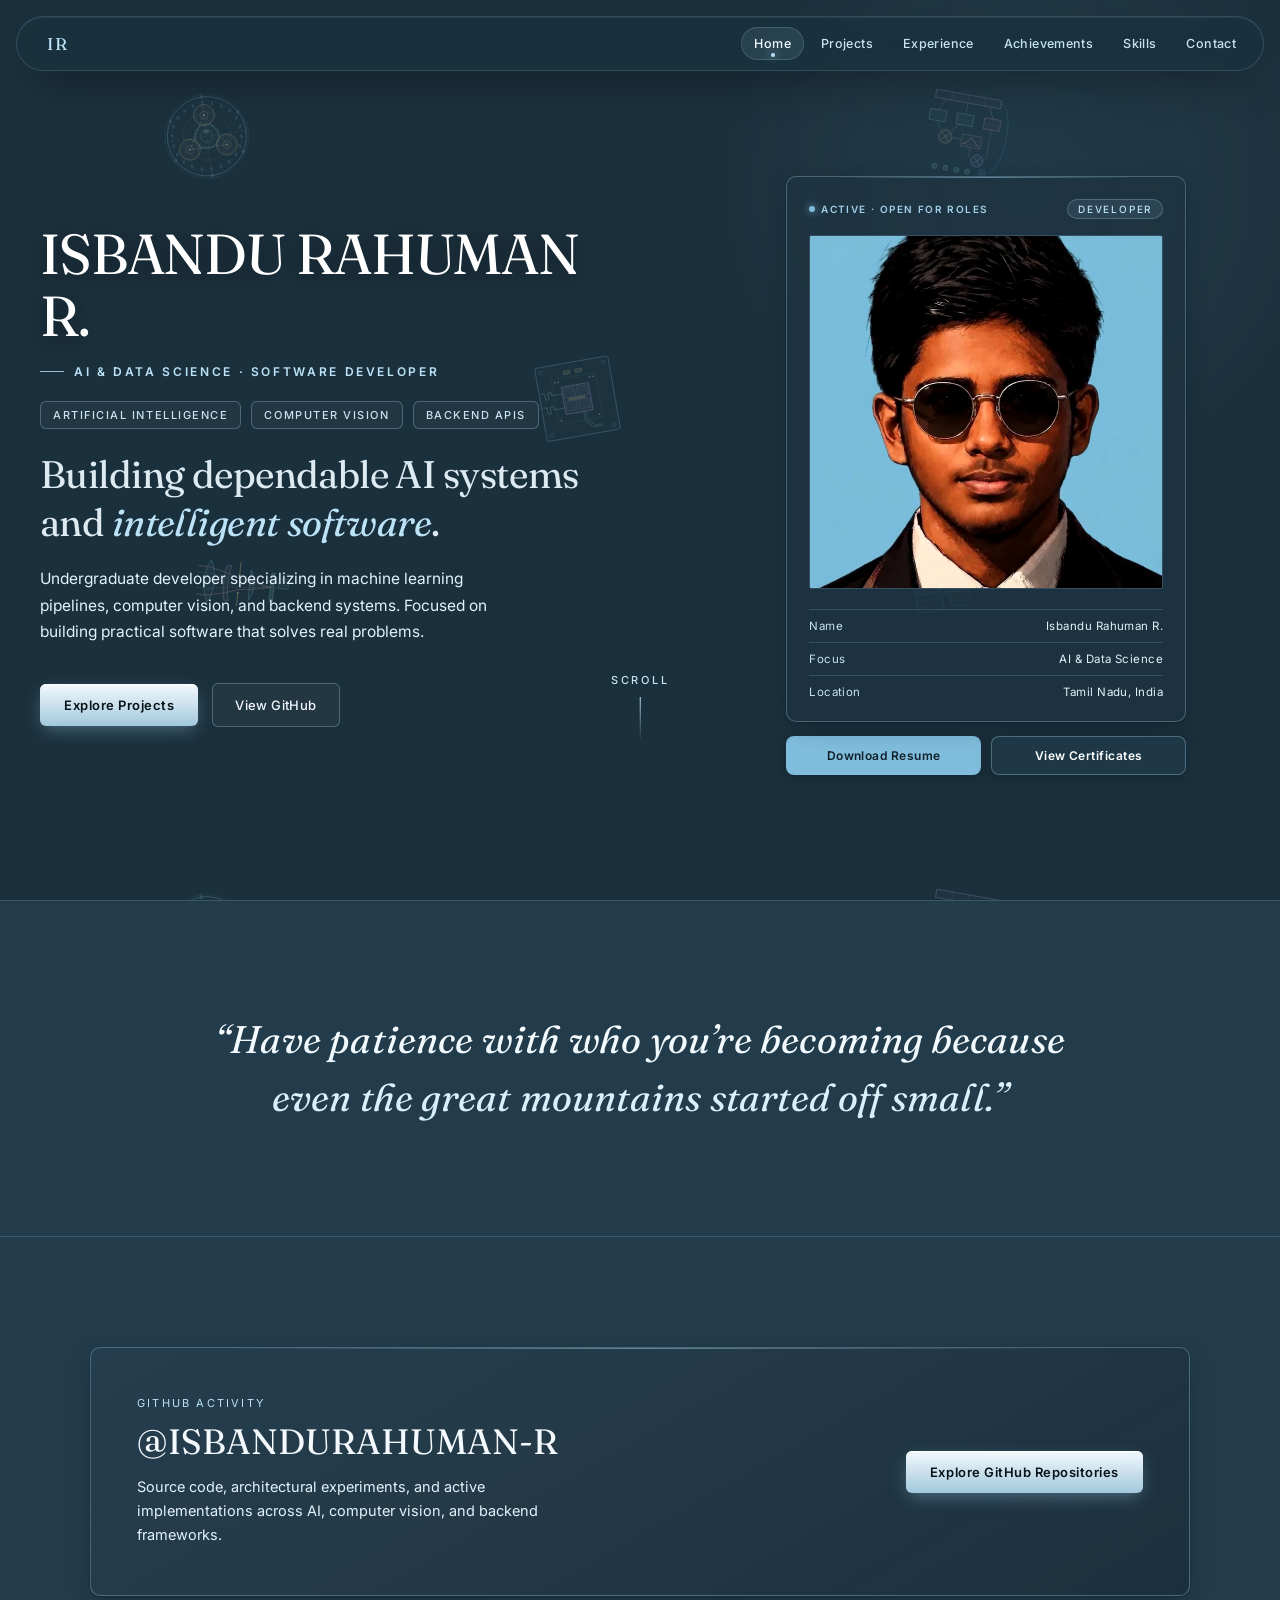
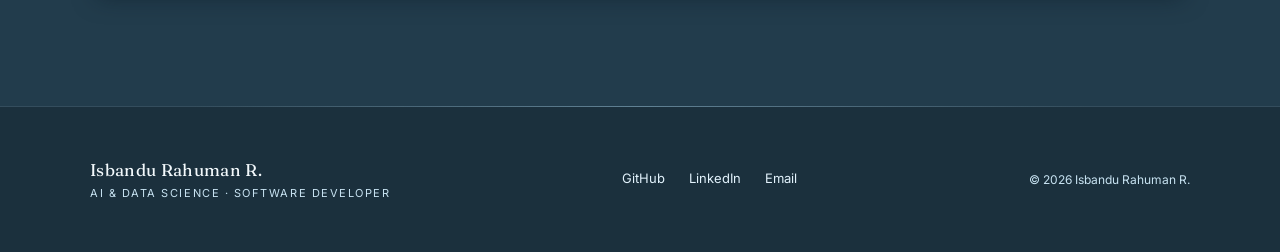
==== commit 29f0bd04: "perf: optimize web performance, accessibility contrast, and asset delivery for Google Lighthouse 100" ====
--- a/index.html
+++ b/index.html
@@ -15,38 +15,24 @@
 <meta name="apple-mobile-web-app-title" content="Isbandu Portfolio">
 <meta name="application-name" content="Isbandu Portfolio">
 <meta name="msapplication-TileColor" content="#1B303D">
+<link rel="preconnect" href="https://fonts.googleapis.com">
+<link rel="preconnect" href="https://fonts.gstatic.com" crossorigin>
+<link rel="preload" as="style" href="https://fonts.googleapis.com/css2?family=Fraunces:ital,opsz,wght@0,9..144,300;0,9..144,400;0,9..144,500;0,9..144,600;1,9..144,400&family=Inter:wght@400;500;600&display=swap">
+<link rel="stylesheet" href="https://fonts.googleapis.com/css2?family=Fraunces:ital,opsz,wght@0,9..144,300;0,9..144,400;0,9..144,500;0,9..144,600;1,9..144,400&family=Inter:wght@400;500;600&display=swap" media="print" onload="this.media='all'">
+<noscript>
+  <link rel="stylesheet" href="https://fonts.googleapis.com/css2?family=Fraunces:ital,opsz,wght@0,9..144,300;0,9..144,400;0,9..144,500;0,9..144,600;1,9..144,400&family=Inter:wght@400;500;600&display=swap">
+</noscript>
+<link rel="preload" as="image" href="profile-400.webp" media="(max-width: 600px)" fetchpriority="high">
+<link rel="preload" as="image" href="profile.webp" media="(min-width: 601px)" fetchpriority="high">
 <link rel="stylesheet" href="style.css">
+<script src="script.js" defer></script>
 </head>
 <body>
-
-<div id="loading-screen" class="loading-screen" aria-hidden="true">
-  <div class="loader-backdrop"></div>
-  <div class="loader-content">
-    <div class="loader-badge">
-      <div class="loader-ring"></div>
-      <div class="loader-ring-outer"></div>
-      <span class="loader-monogram">IR</span>
-    </div>
-    <div class="loader-meta">
-      <div class="loader-title">ISBANDU RAHUMAN R.</div>
-      <div class="loader-role">AI &amp; DATA SCIENCE · SOFTWARE DEVELOPER</div>
-    </div>
-    <div class="loader-progress-container">
-      <div class="loader-progress-bar">
-        <div class="loader-progress-fill" id="loader-progress-fill"></div>
-      </div>
-      <div class="loader-status-row">
-        <span class="loader-status-text" id="loader-status-text">INITIALIZING WORKSPACE...</span>
-        <span class="loader-percent" id="loader-percent">0%</span>
-      </div>
-    </div>
-  </div>
-</div>
 
 <div id="page-transition-bar" aria-hidden="true"></div>
 <div id="page-transition-curtain" aria-hidden="true"></div>
 
-<nav class="site-nav">
+<nav class="site-nav" aria-label="Primary navigation">
   <a href="index.html" class="nav-brand" aria-label="Isbandu Rahuman R. home">IR</a>
   <div class="nav-items">
     <a href="index.html" class="active">Home</a>
@@ -56,7 +42,7 @@
     <a href="skills.html">Skills</a>
     <a href="contact.html">Contact</a>
   </div>
-  <button class="nav-menu-btn" id="nav-menu-btn" aria-label="Toggle menu">☰</button>
+  <button class="nav-menu-btn" id="nav-menu-btn" aria-label="Toggle menu" aria-controls="mobile-menu" aria-expanded="false">☰</button>
 </nav>
 <div id="mobile-menu">
   <a href="index.html" class="active">Home</a>
@@ -72,24 +58,24 @@
     <div class="hero-glow"></div>
     <div class="hero-inner">
       <div class="hero-left">
-        <div class="hero-identity reveal">
+        <div class="hero-identity reveal in">
           <h1 class="hero-identity-name">ISBANDU RAHUMAN R.</h1>
           <div class="hero-identity-role">AI &amp; DATA SCIENCE · SOFTWARE DEVELOPER</div>
         </div>
-        <div class="hero-labels reveal">
+        <div class="hero-labels reveal in">
           <span class="hero-label-pill">ARTIFICIAL INTELLIGENCE</span>
           <span class="hero-label-pill">COMPUTER VISION</span>
           <span class="hero-label-pill">BACKEND APIS</span>
         </div>
-        <h2 class="hero-headline reveal">Building dependable AI systems and <em>intelligent software</em>.</h2>
-        <p class="hero-sub reveal">Undergraduate developer specializing in machine learning pipelines, computer vision, and backend systems. Focused on building practical software that solves real problems.</p>
-        <div class="hero-ctas reveal">
+        <h2 class="hero-headline reveal in">Building dependable AI systems and <em>intelligent software</em>.</h2>
+        <p class="hero-sub reveal in">Undergraduate developer specializing in machine learning pipelines, computer vision, and backend systems. Focused on building practical software that solves real problems.</p>
+        <div class="hero-ctas reveal in">
           <a href="projects.html" class="cta-primary">Explore Projects</a>
           <a href="https://github.com/ISBANDURAHUMAN-R" target="_blank" rel="noreferrer" class="cta-secondary">View GitHub</a>
         </div>
         <div class="hero-scroll" aria-hidden="true">Scroll</div>
       </div>
-      <div class="hero-portrait-wrap reveal reveal-scale">
+      <div class="hero-portrait-wrap reveal reveal-scale in">
         <!-- DEVELOPER PROFILE CARD -->
         <div class="hero-portrait-card" id="hero-profile-card">
           <div class="hero-portrait-top">
@@ -97,7 +83,10 @@
             <span class="hero-portrait-badge">DEVELOPER</span>
           </div>
           <div class="hero-portrait-img-box">
-            <img class="hero-portrait-image" src="profile.jpg" alt="Portrait of Isbandu Rahuman R.">
+            <picture>
+              <source type="image/webp" srcset="profile-400.webp 400w, profile.webp 700w" sizes="(max-width: 600px) 320px, 360px">
+              <img class="hero-portrait-image" src="profile.webp" alt="Portrait of Isbandu Rahuman R." width="700" height="960" fetchpriority="high" decoding="async">
+            </picture>
           </div>
           <div class="hero-portrait-meta">
             <div class="hero-meta-row"><span>Name</span><span>Isbandu Rahuman R.</span></div>
@@ -183,9 +172,5 @@
     <span>Contact</span>
   </a>
 </nav>
-
-
-
-<script src="script.js"></script>
 </body>
 </html>
--- a/style.css
+++ b/style.css
@@ -1,20 +1,19 @@
-@import url('https://fonts.googleapis.com/css2?family=Fraunces:ital,opsz,wght@0,9..144,300;0,9..144,400;0,9..144,500;0,9..144,600;1,9..144,300;1,9..144,400;1,9..144,500&family=Inter:wght@400;500;600&display=swap');
-
 :root{
+  --sans: 'Inter', system-ui, -apple-system, 'Segoe UI', Roboto, sans-serif;
   --bg: #1B303D;
   --bg-alt: #223C4C;
   --panel: #2B495C;
   --ink: #11202A;
-  --line: rgba(164, 210, 235, 0.16);
-  --line-strong: rgba(164, 210, 235, 0.28);
+  --line: rgba(164, 210, 235, 0.18);
+  --line-strong: rgba(164, 210, 235, 0.32);
   --text: #F3F9FC;
-  --text-dim: rgba(226, 242, 252, 0.76);
-  --text-faint: rgba(226, 242, 252, 0.48);
+  --text-dim: #E2F2FC;
+  --text-faint: #C8E3F2;
   --tag-bg: rgba(36, 63, 80, 0.65);
   --green: #80BCDC;
   --green-bright: #D4EEFC;
   --green-soft: rgba(128, 188, 220, 0.16);
-  --gold: #A4D0E7;
+  --gold: #BCE2F8;
   --gold-soft: rgba(164, 208, 231, 0.16);
   --serif: 'Fraunces', Georgia, serif;
   --radius-lg: 10px;
@@ -123,13 +122,13 @@
 }
 
 @keyframes pageViewFadeOut {
-  from { opacity: 1; transform: scale(1); filter: blur(0px); }
-  to { opacity: 0; transform: scale(0.995); filter: blur(2px); }
+  from { opacity: 1; transform: scale(1); }
+  to { opacity: 0; transform: scale(0.995); }
 }
 
 @keyframes pageViewFadeIn {
-  from { opacity: 0; transform: translateY(10px) scale(0.996); filter: blur(2px); }
-  to { opacity: 1; transform: translateY(0) scale(1); filter: blur(0px); }
+  from { opacity: 0; transform: translateY(8px) scale(0.996); }
+  to { opacity: 1; transform: translateY(0) scale(1); }
 }
 
 #page-transition-curtain {
@@ -138,10 +137,9 @@
   z-index: 99998;
   pointer-events: none;
   background: radial-gradient(ellipse at 50% 30%, rgba(27, 48, 61, 0.92) 0%, rgba(18, 33, 43, 0.98) 100%);
-  backdrop-filter: blur(14px);
-  -webkit-backdrop-filter: blur(14px);
   opacity: 0;
   transition: opacity 0.16s cubic-bezier(0.16, 1, 0.3, 1);
+  will-change: opacity;
 }
 
 body.is-transitioning #page-transition-curtain {
@@ -153,14 +151,17 @@
   position: fixed;
   top: 0;
   left: 0;
-  width: 0%;
+  right: 0;
   height: 3px;
   background: linear-gradient(90deg, #65C2EE, #BEE6FB, #FFFFFF);
   box-shadow: 0 0 14px rgba(120, 210, 255, 0.9), 0 0 28px rgba(120, 210, 255, 0.45);
   z-index: 100000;
   pointer-events: none;
-  transition: width 0.18s cubic-bezier(0.16, 1, 0.3, 1), opacity 0.25s ease;
+  transform: scaleX(0);
+  transform-origin: left;
+  transition: transform 0.18s cubic-bezier(0.16, 1, 0.3, 1), opacity 0.25s ease;
   opacity: 0;
+  will-change: transform, opacity;
 }
 
 #page-transition-bar.active {
@@ -169,26 +170,21 @@
 
 .page-enter {
   opacity: 0;
-  transform: translateY(12px) scale(0.996);
-  filter: blur(2px);
+  transform: translateY(8px) scale(0.996);
 }
 
 .page-enter-active {
   opacity: 1;
   transform: translateY(0) scale(1);
-  filter: blur(0px);
-  transition: opacity 0.32s cubic-bezier(0.16, 1, 0.3, 1),
-              transform 0.32s cubic-bezier(0.16, 1, 0.3, 1),
-              filter 0.32s cubic-bezier(0.16, 1, 0.3, 1);
+  transition: opacity 0.28s cubic-bezier(0.16, 1, 0.3, 1),
+              transform 0.28s cubic-bezier(0.16, 1, 0.3, 1);
 }
 
 .page-exit {
   opacity: 0 !important;
-  transform: translateY(-8px) scale(0.995) !important;
-  filter: blur(2px) !important;
+  transform: translateY(-6px) scale(0.995) !important;
   transition: opacity 0.15s cubic-bezier(0.16, 1, 0.3, 1),
-              transform 0.15s cubic-bezier(0.16, 1, 0.3, 1),
-              filter 0.15s cubic-bezier(0.16, 1, 0.3, 1) !important;
+              transform 0.15s cubic-bezier(0.16, 1, 0.3, 1) !important;
 }
 
 /* Glowing Top Beam on Page Load */
@@ -204,6 +200,7 @@
   z-index: 100000;
   pointer-events: none;
   animation: topBeamSweep 0.55s cubic-bezier(0.16, 1, 0.3, 1) forwards;
+  will-change: transform, opacity;
 }
 
 @keyframes topBeamSweep {
@@ -315,9 +312,9 @@
   .dock-item{
     display:flex; flex-direction:column; align-items:center; justify-content:center;
     gap:2px; padding:4px 6px; border-radius:999px;
-    color:var(--text-faint); font-size:9px; font-weight:600; letter-spacing:0.03em;
+    color:var(--text-faint); font-size:10px; font-weight:600; letter-spacing:0.03em;
     text-transform:uppercase; transition:all .2s ease;
-    min-width:40px; text-decoration:none;
+    min-width:42px; text-decoration:none;
     white-space:nowrap;
     -webkit-tap-highlight-color:transparent;
   }
@@ -325,14 +322,14 @@
   .dock-item:hover, .dock-item:active{ color:var(--text); }
   .dock-item.active{
     color:#FFFFFF;
-    background:rgba(128, 188, 220, 0.18);
-    border:1px solid rgba(128, 188, 220, 0.32);
+    background:rgba(128, 188, 220, 0.22);
+    border:1px solid rgba(128, 188, 220, 0.45);
     box-shadow:0 2px 8px rgba(128, 188, 220, 0.2);
   }
   .dock-item.active svg{ stroke:var(--green-bright); transform:scale(1.1); }
   @media (max-width:380px){
     .mobile-bottom-dock{ padding:4px 2px; }
-    .dock-item{ padding:4px 2px; font-size:8px; min-width:32px; letter-spacing:0.01em; }
+    .dock-item{ padding:4px 2px; font-size:9.5px; min-width:34px; letter-spacing:0.01em; }
     .dock-item svg{ width:16px; height:16px; }
   }
 }
@@ -345,14 +342,6 @@
 }
 
 /* ---------- Buttons ---------- */
-.cta-primary{
-  position:relative; overflow:hidden;
-  background-image:linear-gradient(180deg, #F3F9FD 0%, #A2C8DC 100%);
-  color:#081217; padding:15px 30px; font-size:13px; font-weight:600; letter-spacing:.05em;
-  border-radius:999px; display:inline-flex; align-items:center; gap:8px;
-  box-shadow:0 12px 32px -12px rgba(135,185,210,0.6), inset 0 1px 0 rgba(255,255,255,0.8);
-  transition:transform .25s var(--ease-out), box-shadow .25s ease, filter .25s ease;
-}
 .cta-primary{
   position:relative;
   background-image:linear-gradient(180deg, #F3F9FD 0%, #A2C8DC 100%);
@@ -387,60 +376,48 @@
   margin-bottom:44px; letter-spacing:-0.015em;
 }
 .reveal{
-  opacity:0; transform:translateY(32px) scale(0.98);
-  filter:blur(5px);
-  transition:
-    opacity .85s cubic-bezier(.16,1,.3,1),
-    transform .85s cubic-bezier(.16,1,.3,1),
-    filter .85s cubic-bezier(.16,1,.3,1);
-  will-change:opacity, transform, filter;
+  opacity:0;
+  transform:translateY(32px) scale(0.98);
+  transition:opacity .85s cubic-bezier(.16,1,.3,1),
+             transform .85s cubic-bezier(.16,1,.3,1);
   transition-delay:var(--reveal-delay, 0ms);
 }
 .reveal.in{
-  opacity:1; transform:translateY(0) scale(1);
-  filter:blur(0);
+  opacity:1;
+  transform:translateY(0) scale(1);
 }
 .reveal-left{
-  opacity:0; transform:translateX(-36px) scale(0.98);
-  filter:blur(5px);
-  transition:
-    opacity .85s cubic-bezier(.16,1,.3,1),
-    transform .85s cubic-bezier(.16,1,.3,1),
-    filter .85s cubic-bezier(.16,1,.3,1);
-  will-change:opacity, transform, filter;
+  opacity:0;
+  transform:translateX(-36px) scale(0.98);
+  transition:opacity .85s cubic-bezier(.16,1,.3,1),
+             transform .85s cubic-bezier(.16,1,.3,1);
   transition-delay:var(--reveal-delay, 0ms);
 }
 .reveal-left.in{
-  opacity:1; transform:translateX(0) scale(1);
-  filter:blur(0);
+  opacity:1;
+  transform:translateX(0) scale(1);
 }
 .reveal-right{
-  opacity:0; transform:translateX(36px) scale(0.98);
-  filter:blur(5px);
-  transition:
-    opacity .85s cubic-bezier(.16,1,.3,1),
-    transform .85s cubic-bezier(.16,1,.3,1),
-    filter .85s cubic-bezier(.16,1,.3,1);
-  will-change:opacity, transform, filter;
+  opacity:0;
+  transform:translateX(36px) scale(0.98);
+  transition:opacity .85s cubic-bezier(.16,1,.3,1),
+             transform .85s cubic-bezier(.16,1,.3,1);
   transition-delay:var(--reveal-delay, 0ms);
 }
 .reveal-right.in{
-  opacity:1; transform:translateX(0) scale(1);
-  filter:blur(0);
+  opacity:1;
+  transform:translateX(0) scale(1);
 }
 .reveal-scale{
-  opacity:0; transform:scale(0.92);
-  filter:blur(6px);
-  transition:
-    opacity .85s cubic-bezier(.16,1,.3,1),
-    transform .85s cubic-bezier(.16,1,.3,1),
-    filter .85s cubic-bezier(.16,1,.3,1);
-  will-change:opacity, transform, filter;
+  opacity:0;
+  transform:scale(0.92);
+  transition:opacity .85s cubic-bezier(.16,1,.3,1),
+             transform .85s cubic-bezier(.16,1,.3,1);
   transition-delay:var(--reveal-delay, 0ms);
 }
 .reveal-scale.in{
-  opacity:1; transform:scale(1);
-  filter:blur(0);
+  opacity:1;
+  transform:scale(1);
 }
 
 /* ---------- Hero ---------- */
@@ -490,9 +467,9 @@
 }
 .hero-labels{ display:flex; gap:10px; margin-bottom:22px; flex-wrap:wrap; }
 .hero-label-pill{
-  font-size:10px; letter-spacing:.16em; padding:6px 12px;
-  border:1px solid var(--line); border-radius:var(--radius-sm);
-  color:var(--text-faint); background:rgba(255,255,255,0.02);
+  font-size:11px; font-weight:500; letter-spacing:.14em; padding:6px 12px;
+  border:1px solid var(--line-strong); border-radius:var(--radius-sm);
+  color:var(--text-faint); background:rgba(255,255,255,0.03);
   transition:border-color .25s ease, color .25s ease, background .25s ease;
 }
 .hero-label-pill:hover{
@@ -513,7 +490,7 @@
 .hero-scroll{
   position:absolute; bottom:34px; left:50%; transform:translateX(-50%);
   display:flex; flex-direction:column; align-items:center; gap:10px;
-  color:var(--text-faint); font-size:10px; letter-spacing:.3em; text-transform:uppercase;
+  color:var(--text-faint); font-size:11px; font-weight:500; letter-spacing:.25em; text-transform:uppercase;
 }
 .hero-scroll::after{
   content:''; width:1px; height:44px;
@@ -734,533 +711,6 @@
   background:rgba(128,188,220,0.2);
   border-color:var(--green);
   transform:translateY(-1px);
-}
-
-/* ---------- About Redesign ---------- */
-.about-hero-grid{
-  display:grid;
-  grid-template-columns:1.15fr 0.85fr;
-  gap:44px;
-  align-items:stretch;
-  margin-bottom:56px;
-}
-.about-intro-col{ display:flex; flex-direction:column; justify-content:center; }
-.about-lead{
-  font-family:var(--serif);
-  font-size:clamp(1.35rem, 2.2vw, 1.8rem);
-  font-weight:400;
-  line-height:1.45;
-  color:#FFFFFF;
-  margin:0 0 18px;
-  letter-spacing:-0.01em;
-}
-.about-lead span{ color:var(--gold); }
-.about-text{
-  font-size:15.5px;
-  line-height:1.75;
-  color:var(--text-dim);
-  margin-bottom:16px;
-}
-.about-text strong{
-  color:var(--text);
-  font-weight:600;
-}
-.about-text-highlight{
-  color:var(--green-bright);
-  background:rgba(128,188,220,0.12);
-  padding:2px 8px;
-  border-radius:4px;
-  font-weight:500;
-}
-
-/* What I Do Section */
-.what-i-do-title{
-  font-size:11px;
-  letter-spacing:.18em;
-  text-transform:uppercase;
-  color:var(--gold);
-  margin:28px 0 16px;
-  display:flex;
-  align-items:center;
-  gap:10px;
-}
-.what-i-do-title::before{ content:''; width:20px; height:1px; background:var(--gold); opacity:.6; }
-.what-grid{
-  display:grid;
-  grid-template-columns:repeat(2, 1fr);
-  gap:14px;
-}
-.what-card{
-  padding:16px 18px;
-  border-radius:var(--radius-md);
-  background:rgba(34, 60, 76, 0.45);
-  border:1px solid var(--line);
-  transition:border-color .25s ease, transform .25s ease, background .25s ease;
-}
-.what-card:hover{
-  border-color:rgba(164, 210, 235, 0.4);
-  background:rgba(34, 60, 76, 0.7);
-  transform:translateY(-2px);
-}
-.what-card-head{
-  display:flex;
-  align-items:center;
-  gap:8px;
-  font-size:13.5px;
-  font-weight:600;
-  color:#FFFFFF;
-  margin-bottom:6px;
-}
-.what-card-icon{ color:var(--green); font-size:14px; }
-.what-card-desc{
-  font-size:12px;
-  color:var(--text-dim);
-  line-height:1.55;
-  margin:0;
-}
-
-/* Large Interactive Identity Visual Centerpiece */
-.identity-panel{
-  position:relative;
-  border-radius:var(--radius-lg);
-  border:1px solid var(--line-strong);
-  background:
-    radial-gradient(ellipse 90% 70% at 50% 0%, rgba(128, 188, 220, 0.16) 0%, transparent 70%),
-    linear-gradient(170deg, rgba(38, 67, 86, 0.85) 0%, rgba(27, 48, 61, 0.95) 100%);
-  padding:32px 28px;
-  display:flex;
-  flex-direction:column;
-  justify-content:space-between;
-  overflow:hidden;
-  box-shadow:var(--shadow-card);
-  backdrop-filter:blur(14px);
-  -webkit-backdrop-filter:blur(14px);
-  transform-style:preserve-3d;
-}
-.identity-panel::before{
-  content:'';
-  position:absolute;
-  inset:0;
-  background-image:
-    linear-gradient(to right, rgba(164, 210, 235, 0.04) 1px, transparent 1px),
-    linear-gradient(to bottom, rgba(164, 210, 235, 0.04) 1px, transparent 1px);
-  background-size:24px 24px;
-  pointer-events:none;
-}
-.identity-panel::after{
-  content:'';
-  position:absolute;
-  top:0; left:15%; right:15%; height:1px;
-  background:linear-gradient(90deg, transparent, rgba(164, 210, 235, 0.7), transparent);
-}
-.identity-panel-top{
-  display:flex;
-  justify-content:space-between;
-  align-items:center;
-  z-index:3;
-  font-size:10.5px;
-  letter-spacing:.14em;
-  text-transform:uppercase;
-}
-.identity-status{
-  display:inline-flex;
-  align-items:center;
-  gap:7px;
-  color:#A4D0E7;
-  font-weight:600;
-}
-.identity-pulse{
-  width:6px;
-  height:6px;
-  border-radius:50%;
-  background:#80BCDC;
-  box-shadow:0 0 8px #80BCDC;
-  animation:statusPulse 2s infinite ease-in-out;
-}
-.identity-loc-badge{
-  color:var(--text-faint);
-  font-size:10px;
-  letter-spacing:.12em;
-  padding:3px 10px;
-  border-radius:999px;
-  border:1px solid var(--line);
-  background:rgba(255,255,255,0.03);
-}
-.identity-center-art{
-  position:relative;
-  margin:28px 0;
-  text-align:center;
-  display:flex;
-  flex-direction:column;
-  align-items:center;
-  justify-content:center;
-  z-index:3;
-}
-.identity-aura{
-  position:absolute;
-  width:160px;
-  height:160px;
-  border-radius:50%;
-  background:radial-gradient(circle, rgba(128, 188, 220, 0.22) 0%, rgba(88, 145, 178, 0.08) 50%, transparent 70%);
-  filter:blur(14px);
-  pointer-events:none;
-  animation:auraBreath 4s ease-in-out infinite alternate;
-}
-@keyframes auraBreath{
-  0%{ transform:scale(0.9); opacity:0.6; }
-  100%{ transform:scale(1.25); opacity:1; }
-}
-.identity-monogram{
-  font-family:var(--serif);
-  font-size:clamp(3.8rem, 6vw, 5rem);
-  font-weight:400;
-  line-height:1;
-  letter-spacing:.06em;
-  background:linear-gradient(180deg, #FFFFFF 0%, #A4D0E7 70%, #68A7C9 100%);
-  -webkit-background-clip:text;
-  background-clip:text;
-  -webkit-text-fill-color:transparent;
-  filter:drop-shadow(0 4px 20px rgba(128, 188, 220, 0.35));
-  margin-bottom:12px;
-}
-.identity-role-title{
-  font-family:var(--sans);
-  font-size:13.5px;
-  font-weight:700;
-  letter-spacing:.22em;
-  text-transform:uppercase;
-  color:#FFFFFF;
-  margin-bottom:4px;
-}
-.identity-role-sub{
-  font-size:11px;
-  letter-spacing:.18em;
-  text-transform:uppercase;
-  color:var(--gold);
-}
-.identity-tech-ribbon{
-  z-index:3;
-  border-top:1px solid var(--line);
-  padding-top:18px;
-  display:flex;
-  flex-wrap:wrap;
-  gap:8px;
-  justify-content:center;
-}
-.identity-pill{
-  font-size:10.5px;
-  letter-spacing:.08em;
-  color:var(--text-dim);
-  background:rgba(255,255,255,0.035);
-  border:1px solid var(--line);
-  padding:4px 10px;
-  border-radius:999px;
-  transition:all .2s ease;
-}
-.identity-pill:hover{
-  color:#FFFFFF;
-  border-color:var(--green);
-  background:rgba(128, 188, 220, 0.14);
-}
-
-/* Stats / Numbers Section */
-.stats-section-wrap{
-  margin-bottom:64px;
-  padding:34px 28px;
-  border-radius:var(--radius-lg);
-  border:1px solid var(--line);
-  background:rgba(34, 60, 76, 0.38);
-  box-shadow:var(--shadow-card);
-}
-.stats-eyebrow{
-  font-size:10.5px;
-  letter-spacing:.2em;
-  text-transform:uppercase;
-  color:var(--gold);
-  margin-bottom:24px;
-  display:flex;
-  align-items:center;
-  gap:10px;
-}
-.stats-eyebrow::before{ content:''; width:20px; height:1px; background:var(--gold); opacity:.6; }
-.stats-grid{
-  display:grid;
-  grid-template-columns:repeat(4, 1fr);
-  gap:24px;
-}
-.stat-card{
-  display:flex;
-  flex-direction:column;
-  align-items:flex-start;
-  padding:18px 20px;
-  border-radius:var(--radius-md);
-  border:1px solid var(--line);
-  background:rgba(27, 48, 61, 0.5);
-  transition:border-color .25s ease, transform .25s ease, background .25s ease;
-}
-.stat-card:hover{
-  border-color:rgba(164, 210, 235, 0.45);
-  background:rgba(34, 60, 76, 0.7);
-  transform:translateY(-3px);
-}
-.stat-num{
-  font-family:var(--serif);
-  font-size:clamp(2.4rem, 3.8vw, 3.2rem);
-  font-weight:400;
-  line-height:1;
-  background:linear-gradient(180deg, #FFFFFF 0%, #D4EEFC 80%);
-  -webkit-background-clip:text;
-  background-clip:text;
-  -webkit-text-fill-color:transparent;
-  margin-bottom:8px;
-}
-.stat-label{
-  font-size:11px;
-  font-weight:600;
-  letter-spacing:.14em;
-  text-transform:uppercase;
-  color:var(--text-faint);
-  line-height:1.4;
-}
-
-/* Interactive Capability Pills System */
-.capability-section{
-  margin-bottom:64px;
-}
-.capability-header{
-  margin-bottom:22px;
-}
-.capability-eyebrow{
-  font-size:11px;
-  letter-spacing:.18em;
-  text-transform:uppercase;
-  color:var(--gold);
-  display:flex;
-  align-items:center;
-  gap:10px;
-  margin-bottom:8px;
-}
-.capability-eyebrow::before{ content:''; width:20px; height:1px; background:var(--gold); opacity:.6; }
-.capability-sub{
-  font-size:13.5px;
-  color:var(--text-dim);
-}
-.capability-grid{
-  display:grid;
-  grid-template-columns:repeat(auto-fit, minmax(240px, 1fr));
-  gap:16px;
-}
-.capability-card{
-  padding:20px;
-  border-radius:var(--radius-md);
-  border:1px solid var(--line);
-  background:rgba(34, 60, 76, 0.4);
-  transition:all .25s cubic-bezier(.16,1,.3,1);
-  display:flex;
-  flex-direction:column;
-  gap:10px;
-}
-.capability-card:hover{
-  border-color:rgba(164, 210, 235, 0.5);
-  background:rgba(34, 60, 76, 0.75);
-  transform:translateY(-2px);
-  box-shadow:0 12px 28px -12px rgba(10, 24, 34, 0.5);
-}
-.cap-head{
-  display:flex;
-  justify-content:space-between;
-  align-items:center;
-}
-.cap-title{
-  font-size:13px;
-  font-weight:700;
-  letter-spacing:.1em;
-  text-transform:uppercase;
-  color:#FFFFFF;
-}
-.cap-badge{
-  font-size:9.5px;
-  letter-spacing:.08em;
-  padding:2px 8px;
-  border-radius:999px;
-  background:rgba(128,188,220,0.12);
-  color:var(--green);
-  border:1px solid rgba(128,188,220,0.25);
-}
-.cap-tags{
-  display:flex;
-  flex-wrap:wrap;
-  gap:6px;
-}
-.cap-sub-tag{
-  font-size:11px;
-  color:var(--text-dim);
-  background:rgba(255,255,255,0.03);
-  padding:3px 8px;
-  border-radius:4px;
-  border:1px solid rgba(164, 210, 235, 0.08);
-}
-.capability-card:hover .cap-sub-tag{
-  border-color:rgba(164, 210, 235, 0.2);
-  color:var(--text);
-}
-
-/* Split Section: Currently & Career Resources */
-.about-lower-grid{
-  display:grid;
-  grid-template-columns:1fr 1fr;
-  gap:36px;
-  margin-bottom:32px;
-}
-.currently-panel, .career-resources-panel{
-  border-radius:var(--radius-lg);
-  border:1px solid var(--line-strong);
-  background:rgba(34, 60, 76, 0.42);
-  padding:32px 30px;
-  box-shadow:var(--shadow-card);
-}
-.panel-eyebrow{
-  font-size:10.5px;
-  letter-spacing:.18em;
-  text-transform:uppercase;
-  color:var(--gold);
-  margin-bottom:16px;
-  display:flex;
-  align-items:center;
-  gap:10px;
-}
-.panel-eyebrow::before{ content:''; width:20px; height:1px; background:var(--gold); opacity:.6; }
-.panel-title{
-  font-family:var(--serif);
-  font-size:22px;
-  font-weight:400;
-  margin:0 0 20px;
-  color:#FFFFFF;
-}
-
-/* Currently Items */
-.currently-list{
-  display:flex;
-  flex-direction:column;
-  gap:16px;
-}
-.currently-item{
-  padding:16px 18px;
-  border-radius:var(--radius-md);
-  border:1px solid var(--line);
-  background:rgba(27, 48, 61, 0.55);
-  display:flex;
-  flex-direction:column;
-  gap:6px;
-}
-.currently-status-row{
-  display:flex;
-  align-items:center;
-  gap:9px;
-  font-size:11.5px;
-  font-weight:700;
-  letter-spacing:.1em;
-  text-transform:uppercase;
-}
-.cur-dot{
-  width:7px;
-  height:7px;
-  border-radius:50%;
-}
-.cur-dot.green{ background:#80BCDC; box-shadow:0 0 8px #80BCDC; }
-.cur-dot.cyan{ background:#A4D0E7; box-shadow:0 0 8px #A4D0E7; }
-.cur-dot.gold{ background:#D4EEFC; box-shadow:0 0 8px #D4EEFC; }
-.currently-status-row span{ color:#FFFFFF; }
-.currently-desc{
-  font-size:13.5px;
-  color:var(--text-dim);
-  line-height:1.55;
-  margin:0;
-}
-
-/* Career Resources Cards */
-.career-items{
-  display:flex;
-  flex-direction:column;
-  gap:18px;
-}
-.career-card{
-  padding:20px;
-  border-radius:var(--radius-md);
-  border:1px solid var(--line);
-  background:rgba(27, 48, 61, 0.55);
-  display:flex;
-  flex-direction:column;
-  gap:14px;
-  transition:border-color .25s ease, background .25s ease;
-}
-.career-card:hover{
-  border-color:rgba(164, 210, 235, 0.45);
-  background:rgba(34, 60, 76, 0.7);
-}
-.career-card-top{
-  display:flex;
-  align-items:flex-start;
-  gap:14px;
-}
-.career-file-icon{
-  width:42px;
-  height:42px;
-  border-radius:10px;
-  background:rgba(128, 188, 220, 0.12);
-  border:1px solid rgba(128, 188, 220, 0.25);
-  display:flex;
-  align-items:center;
-  justify-content:center;
-  font-size:18px;
-  color:var(--green);
-  flex-shrink:0;
-}
-.career-meta-title{
-  font-size:15px;
-  font-weight:600;
-  color:#FFFFFF;
-  margin-bottom:4px;
-}
-.career-meta-sub{
-  font-size:12px;
-  color:var(--text-dim);
-  line-height:1.45;
-}
-.career-actions{
-  display:flex;
-  gap:10px;
-  padding-top:4px;
-}
-.career-btn{
-  font-size:12px;
-  font-weight:500;
-  letter-spacing:.04em;
-  padding:8px 16px;
-  border-radius:999px;
-  display:inline-flex;
-  align-items:center;
-  gap:6px;
-  transition:all .2s ease;
-}
-.career-btn.primary{
-  background:var(--green);
-  color:var(--ink);
-  font-weight:600;
-}
-.career-btn.primary:hover{
-  background:#A4D0E7;
-  transform:translateY(-1px);
-}
-.career-btn.secondary{
-  border:1px solid var(--line-strong);
-  color:var(--text);
-  background:rgba(255,255,255,0.03);
-}
-.career-btn.secondary:hover{
-  border-color:var(--green);
-  color:#FFFFFF;
-  background:rgba(128,188,220,0.12);
 }
 
 /* ---------- Philosophy ---------- */
@@ -2546,146 +1996,11 @@
   }
 }
 
-/* ================= HIGH-TECH LOADING SCREEN (HOME & SYSTEM INIT) ================= */
-.loading-screen{
-  position:fixed;
-  inset:0;
-  z-index:99999;
-  display:flex;
-  align-items:center;
-  justify-content:center;
-  background:#101B22;
-  opacity:1;
-  visibility:visible;
-  transition:opacity .45s cubic-bezier(.16, 1, .3, 1), visibility .45s ease, transform .45s cubic-bezier(.16, 1, .3, 1);
-  pointer-events:all;
-  user-select:none;
-}
-.loading-screen.fade-out{
-  opacity:0;
-  visibility:hidden;
-  transform:scale(1.03);
-  pointer-events:none;
-}
-.loader-backdrop{
-  position:absolute;
-  inset:0;
-  background:
-    radial-gradient(circle at 50% 45%, rgba(128, 208, 248, 0.12) 0%, transparent 65%),
-    radial-gradient(circle at 50% 100%, rgba(20, 36, 46, 0.8) 0%, transparent 70%);
-  pointer-events:none;
-}
-.loader-content{
-  position:relative;
-  z-index:2;
-  display:flex;
-  flex-direction:column;
-  align-items:center;
-  text-align:center;
-  max-width:380px;
-  width:calc(100% - 40px);
-  padding:32px 20px;
-}
-.loader-badge{
-  position:relative;
-  width:88px;
-  height:88px;
-  display:flex;
-  align-items:center;
-  justify-content:center;
-  margin-bottom:28px;
-}
-.loader-ring{
-  position:absolute;
-  inset:0;
-  border-radius:50%;
-  border:2px solid rgba(138, 208, 245, 0.2);
-  border-top-color:var(--green-bright);
-  animation:loaderSpin 1.1s linear infinite;
-  box-shadow:0 0 16px rgba(128, 208, 248, 0.25);
-}
-.loader-ring-outer{
-  position:absolute;
-  inset:-8px;
-  border-radius:50%;
-  border:1px dashed rgba(195, 180, 235, 0.35);
-  animation:loaderSpinReverse 3.5s linear infinite;
-}
-@keyframes loaderSpin{
-  0%{ transform:rotate(0deg); }
-  100%{ transform:rotate(360deg); }
-}
-@keyframes loaderSpinReverse{
-  0%{ transform:rotate(360deg); }
-  100%{ transform:rotate(0deg); }
-}
-.loader-monogram{
-  font-family:var(--serif);
-  font-size:28px;
-  font-weight:700;
-  color:#FFFFFF;
-  letter-spacing:0.04em;
-  text-shadow:0 0 12px rgba(145, 220, 185, 0.6);
-  z-index:2;
-}
-.loader-meta{
-  margin-bottom:24px;
-}
-.loader-title{
-  font-family:var(--sans);
-  font-size:13px;
-  font-weight:700;
-  letter-spacing:0.24em;
-  color:#FFFFFF;
-  text-transform:uppercase;
-  margin-bottom:8px;
-}
-.loader-role{
-  font-size:10.5px;
-  letter-spacing:0.16em;
-  color:var(--gold);
-  text-transform:uppercase;
-  font-weight:500;
-}
-.loader-progress-container{
-  width:100%;
-  max-width:280px;
-  display:flex;
-  flex-direction:column;
-  gap:10px;
-}
-.loader-progress-bar{
-  width:100%;
-  height:4px;
-  background:rgba(255,255,255,0.08);
-  border-radius:999px;
-  overflow:hidden;
-  border:1px solid rgba(138, 208, 245, 0.2);
-  box-shadow:inset 0 1px 3px rgba(0,0,0,0.5);
-}
-.loader-progress-fill{
-  width:0%;
-  height:100%;
-  background:linear-gradient(90deg, #80BCDC, #91DCB9);
-  border-radius:999px;
-  box-shadow:0 0 10px rgba(145, 220, 185, 0.8);
-  transition:width .15s ease-out;
-}
-.loader-status-row{
-  display:flex;
-  justify-content:space-between;
-  align-items:center;
-  font-size:10px;
-  letter-spacing:0.12em;
-  color:var(--text-faint);
-  font-weight:600;
-  text-transform:uppercase;
-}
-.loader-status-text{
-  color:var(--text-dim);
-}
-.loader-percent{
-  color:var(--green-bright);
-  font-family:var(--mono, monospace);
-  font-size:11px;
-}
+/* Fix spacing between technology tags */
+.project-tech-row,
+.mini-project-tech-row {
+  display: flex !important;
+  flex-wrap: wrap !important;
+  align-items: center;
+  gap: 10px !important;
+}
